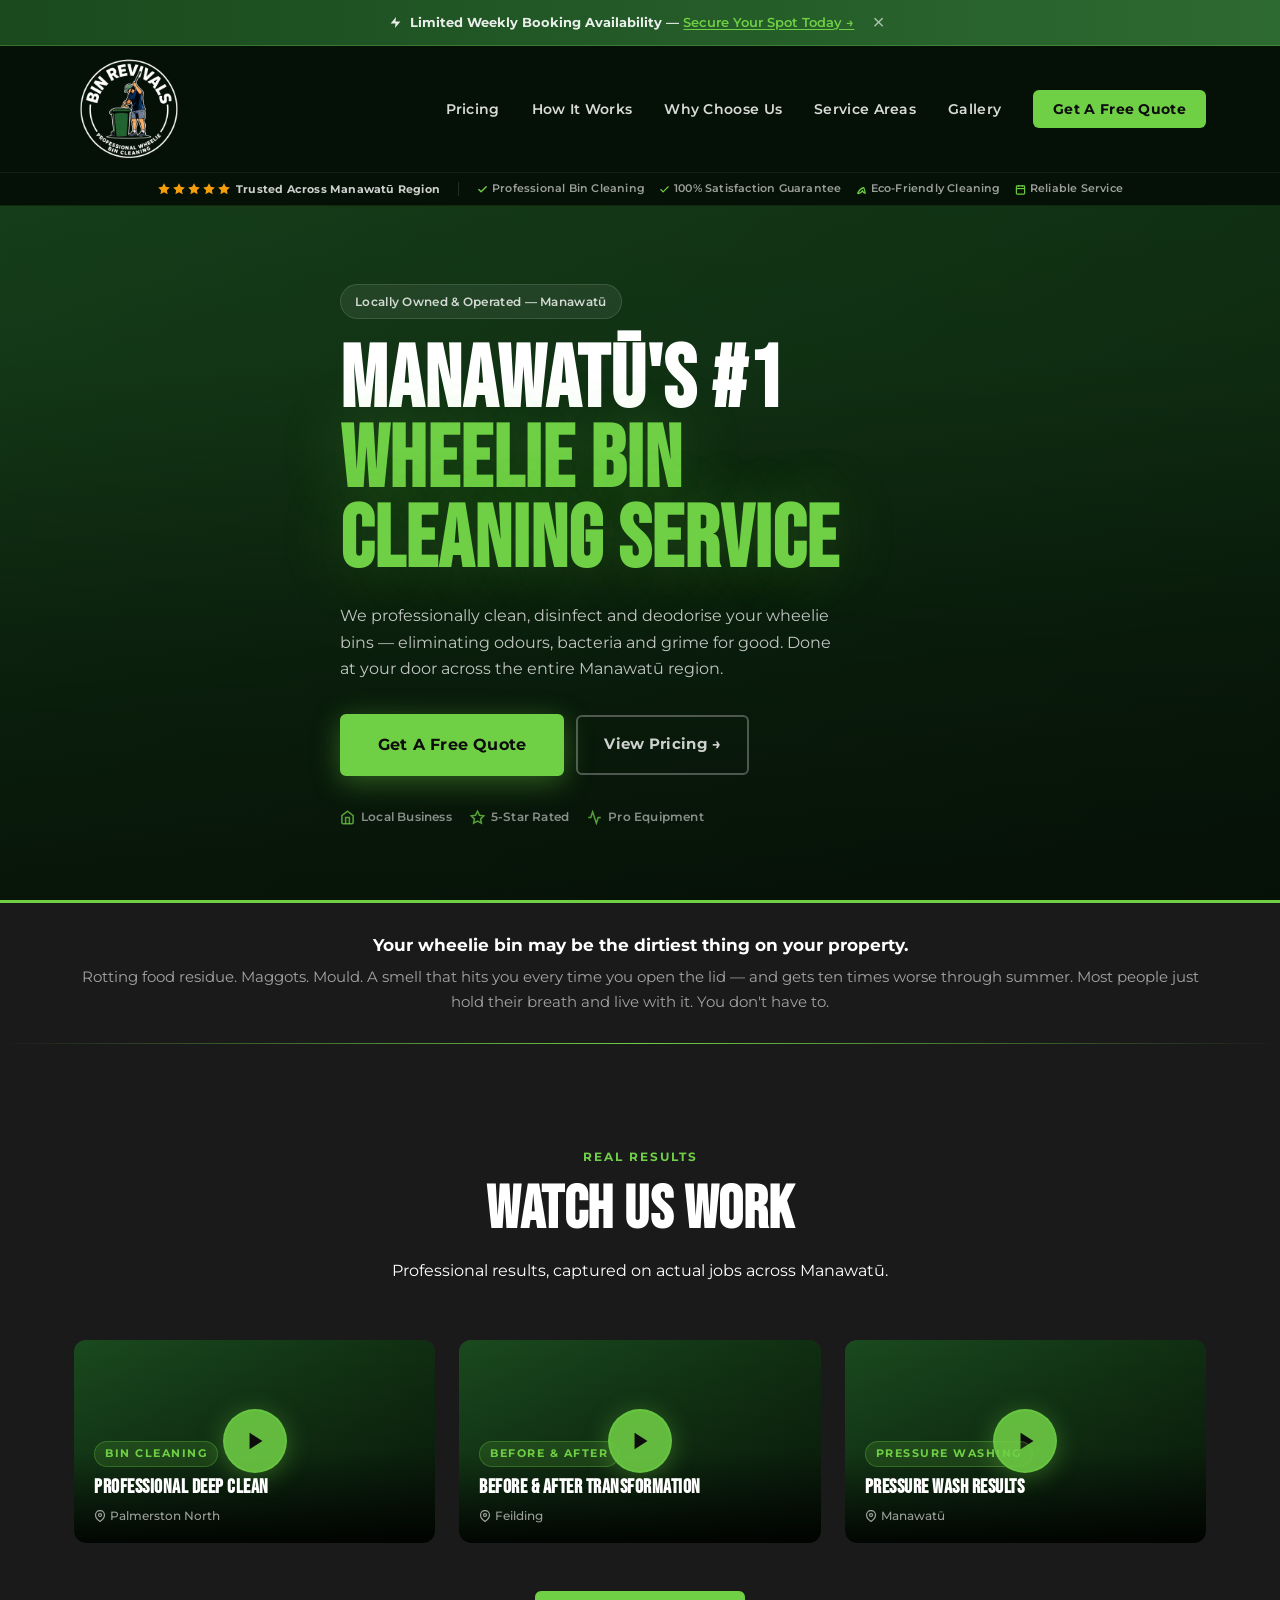
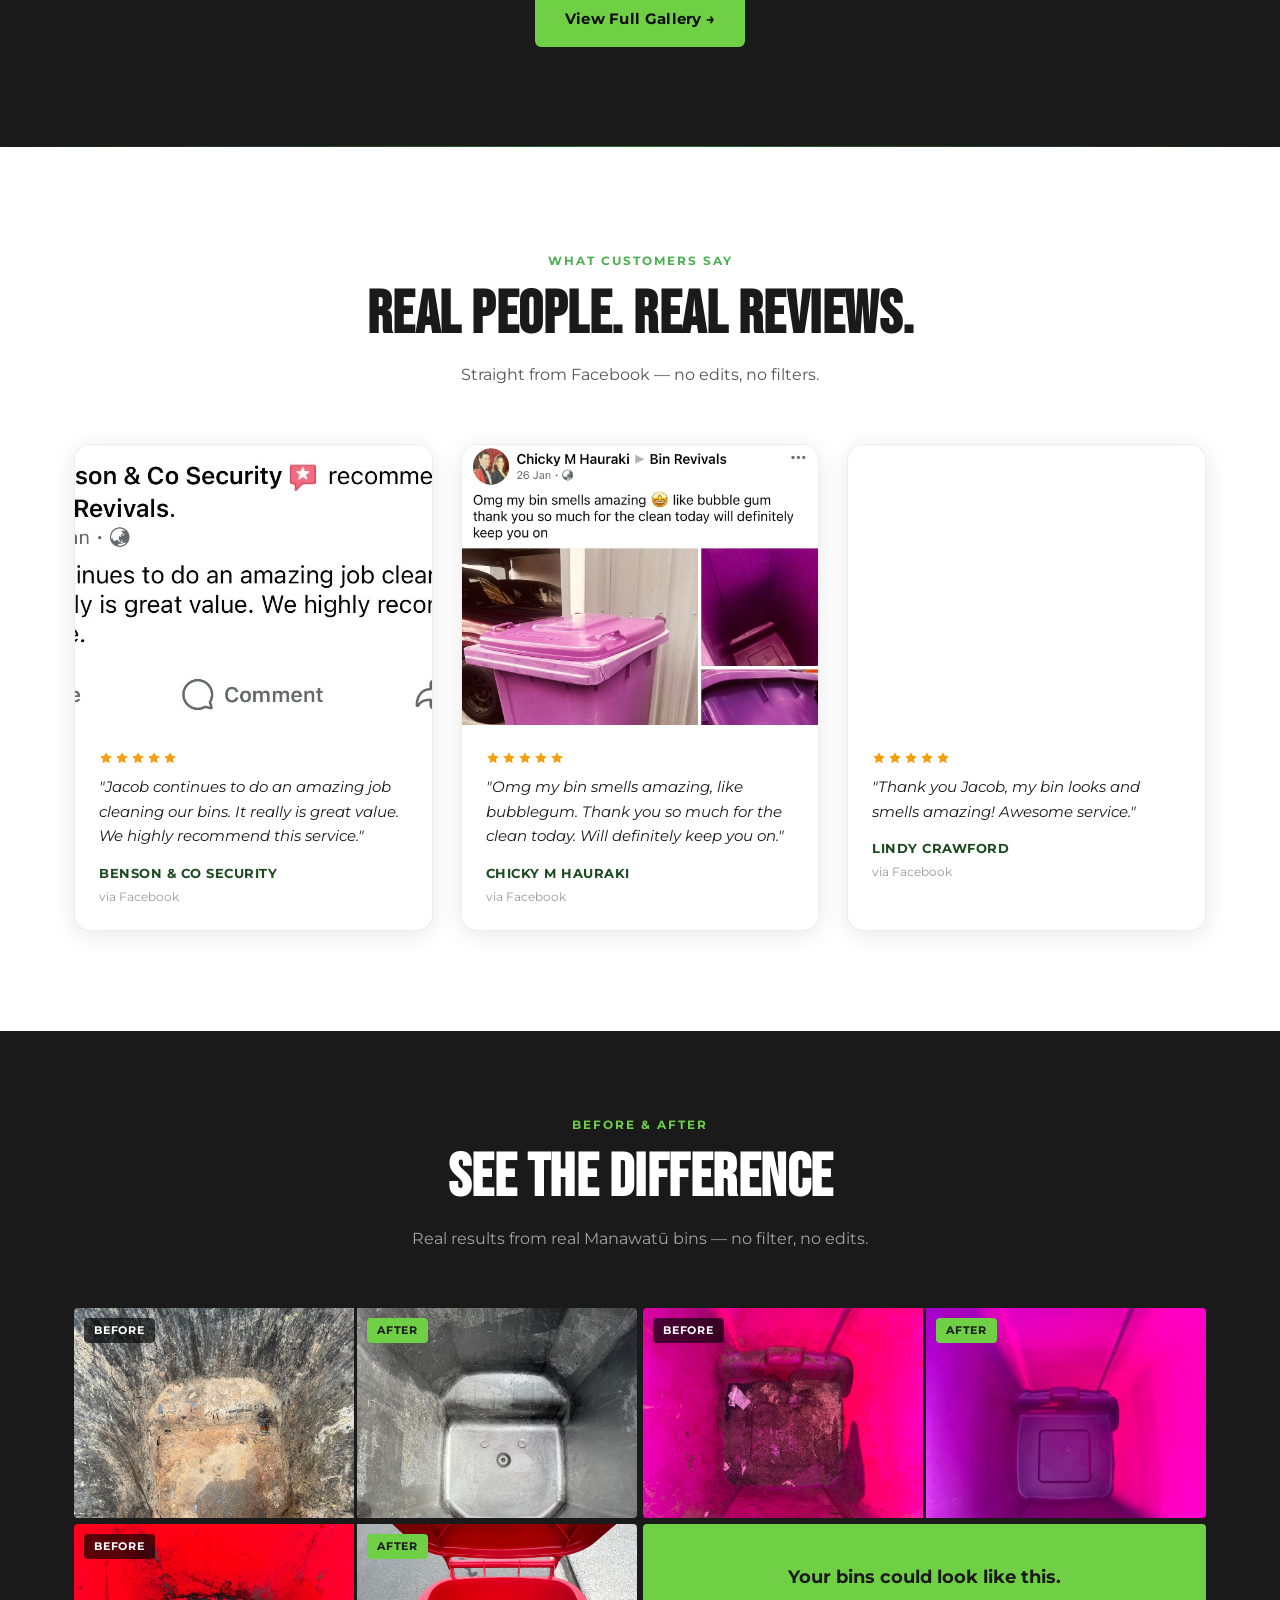
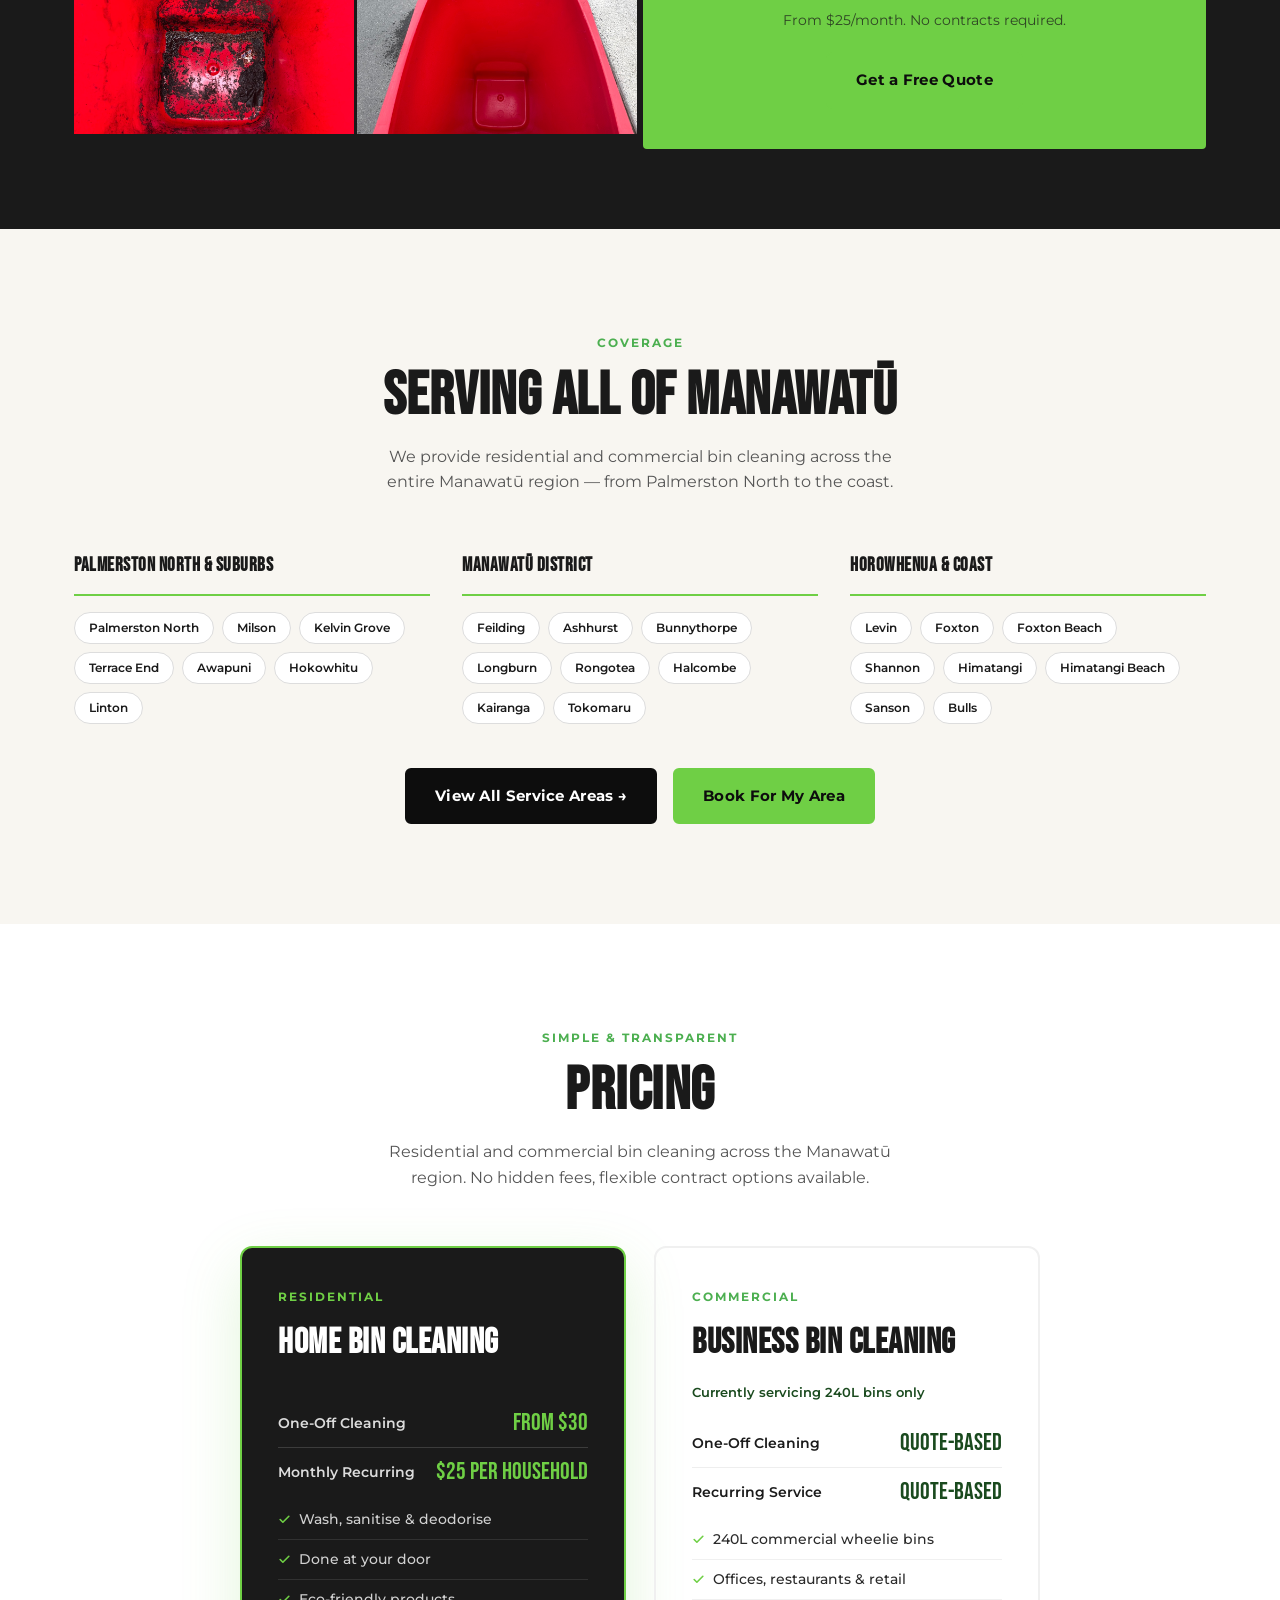
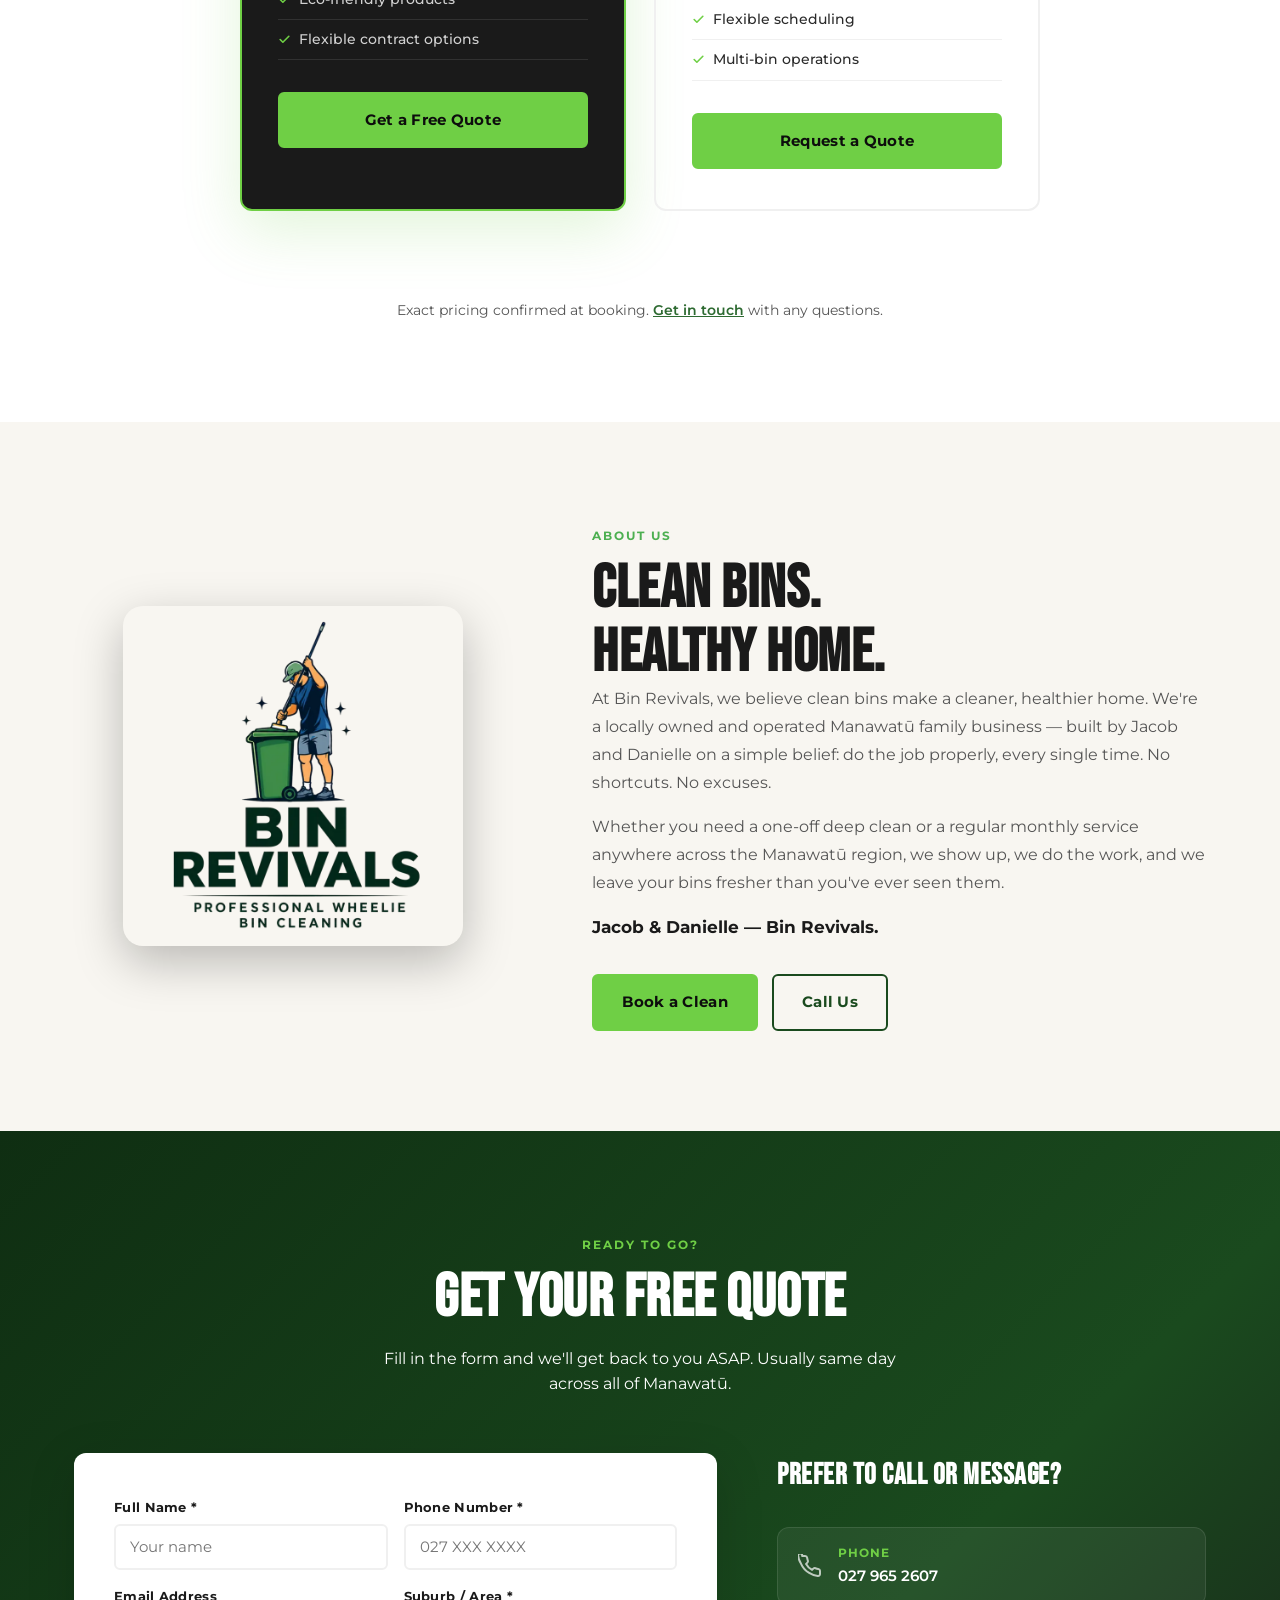
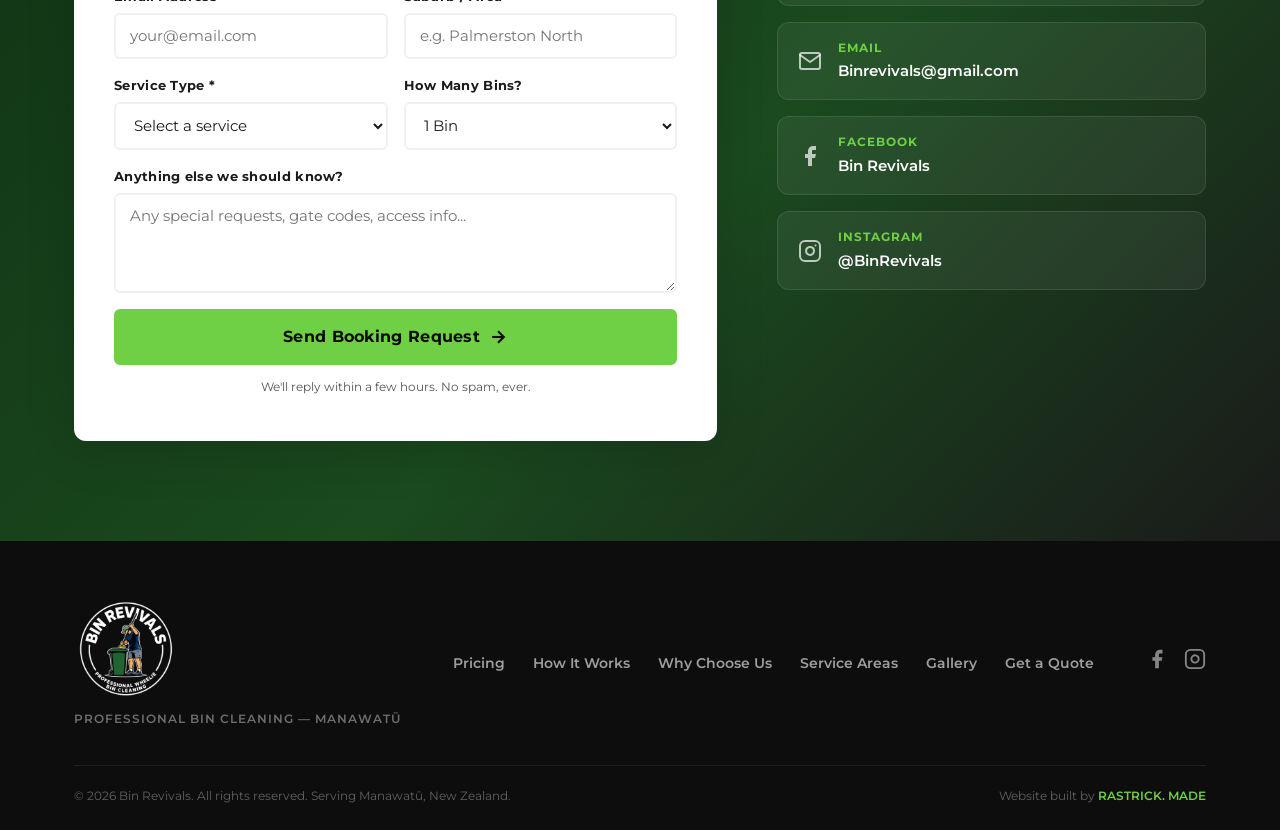
==== bin-revivals/index.html @ 98b862a7 "Add before & after photo gallery — 10 real bin photos from Photos folder - Created web-optimised ver" ====
<!DOCTYPE html>
<html lang="en">
<head>
  <meta charset="UTF-8" />
<!-- Google tag (gtag.js) -->
  <script async src="https://www.googletagmanager.com/gtag/js?id=G-NXTNLJSG7B"></script>
  <script>
    window.dataLayer = window.dataLayer || [];
    function gtag(){dataLayer.push(arguments);}
    gtag('js', new Date());
    gtag('config', 'G-NXTNLJSG7B');
  </script>
  <meta name="viewport" content="width=device-width, initial-scale=1.0" />
  <link rel="canonical" href="https://binrevivals.co.nz/" />
  <meta property="og:type" content="website" />
  <meta property="og:site_name" content="Bin Revivals" />
  <meta property="og:title" content="Bin Revivals | Wheelie Bin Cleaning Palmerston North &amp; Manawatū" />
  <meta property="og:description" content="Professional wheelie bin cleaning from $25. Residential and commercial service across Palmerston North, Feilding, Levin and all of Manawatū." />
  <meta property="og:image" content="https://binrevivals.co.nz/assets/images/og-image.jpg" />
  <meta property="og:image:width" content="3750" />
  <meta property="og:image:height" content="1969" />
  <meta property="og:image:alt" content="Bin Revivals — Professional Wheelie Bin Cleaning across Manawatū, New Zealand. From $25/month." />
  <meta name="description" content="Professional wheelie bin cleaning in Palmerston North and across Manawatū. Bin Revivals removes grime, bacteria and odours from $25. Book your clean today." />
  <title>Bin Revivals | Wheelie Bin Cleaning Palmerston North &amp; Manawatū</title>
  <meta property="og:url" content="https://binrevivals.co.nz/" />
  <meta name="twitter:card" content="summary_large_image" />
  <meta name="twitter:title" content="Bin Revivals | Wheelie Bin Cleaning Palmerston North &amp; Manawatū" />
  <meta name="twitter:description" content="Professional wheelie bin cleaning from $25. Residential and commercial service across Palmerston North, Feilding, Levin and all of Manawatū." />
  <meta name="twitter:image" content="https://binrevivals.co.nz/assets/images/og-image.jpg" />
  <meta name="theme-color" content="#1a4a1e" />
  <link rel="icon" href="assets/images/main-logo-web.png" type="image/png" />
  <link rel="preconnect" href="https://fonts.googleapis.com">
  <link rel="preconnect" href="https://fonts.gstatic.com" crossorigin>
  <link rel="preconnect" href="https://api.web3forms.com">
  <link rel="preload" as="style" href="https://fonts.googleapis.com/css2?family=Bebas+Neue&family=Montserrat:wght@400;500;600;700;800&display=swap" onload="this.onload=null;this.rel='stylesheet'">
  <noscript><link rel="stylesheet" href="https://fonts.googleapis.com/css2?family=Bebas+Neue&family=Montserrat:wght@400;500;600;700;800&display=swap"></noscript>
  <link rel="stylesheet" href="style.css" />
  <!-- Preload LCP image — logo is the largest above-fold element -->
  <link rel="preload" as="image" href="assets/images/main-logo-web.webp" type="image/webp" fetchpriority="high">

  <script type="application/ld+json">
  {
    "@context": "https://schema.org",
    "@graph": [
      {
        "@type": "LocalBusiness",
        "@id": "https://binrevivals.co.nz/#business",
        "name": "Bin Revivals",
        "url": "https://binrevivals.co.nz",
        "logo": "https://binrevivals.co.nz/assets/images/main-logo-web.png",
        "image": "https://binrevivals.co.nz/assets/images/og-image.jpg",
        "description": "Professional wheelie bin cleaning services across the Manawatū region. Bin Revivals removes grime, bacteria and odours from residential and commercial bins using eco-friendly products. Serving Palmerston North, Feilding, Levin and 20+ surrounding towns.",
        "telephone": "+64279652607",
        "email": "binrevivals@gmail.com",
        "founder": {
          "@type": "Person",
          "name": "Jacob Hewetson-Talamaivao"
        },
        "sameAs": [
          "https://www.facebook.com/BinRevivals",
          "https://www.instagram.com/BinRevivals"
        ],
        "address": {
          "@type": "PostalAddress",
          "addressLocality": "Palmerston North",
          "addressRegion": "Manawatū-Whanganui",
          "addressCountry": "NZ"
        },
        "geo": {
          "@type": "GeoCoordinates",
          "latitude": -40.3523,
          "longitude": 175.6082
        },
        "areaServed": [
          "Palmerston North","Feilding","Levin","Foxton","Ashhurst",
          "Bunnythorpe","Longburn","Rongotea","Tokomaru","Shannon",
          "Himatangi","Foxton Beach","Sanson","Bulls","Manawatū Region"
        ],
        "priceRange": "$",
        "currenciesAccepted": "NZD",
        "paymentAccepted": "Cash, Bank Transfer",
        "openingHoursSpecification": [
          {
            "@type": "OpeningHoursSpecification",
            "dayOfWeek": ["Monday","Tuesday","Wednesday","Thursday","Friday","Saturday"],
            "opens": "08:00",
            "closes": "17:00"
          }
        ],
        "hasOfferCatalog": {
          "@type": "OfferCatalog",
          "name": "Bin Cleaning Services",
          "itemListElement": [
            {
              "@type": "Offer",
              "itemOffered": {
                "@type": "Service",
                "name": "One-Off Wheelie Bin Clean",
                "description": "Single professional clean, disinfection and deodorisation of your wheelie bins. Done at your door using eco-friendly products."
              },
              "price": "30",
              "priceCurrency": "NZD"
            },
            {
              "@type": "Offer",
              "itemOffered": {
                "@type": "Service",
                "name": "Monthly Bin Cleaning Service",
                "description": "Regular monthly wheelie bin cleaning service. Set and forget — we come to you every month to keep your bins fresh, sanitised and odour-free."
              },
              "price": "25",
              "priceCurrency": "NZD"
            },
            {
              "@type": "Offer",
              "itemOffered": {
                "@type": "Service",
                "name": "Commercial Bin Cleaning Manawatū",
                "description": "Professional bin cleaning for businesses across the Manawatū region. Currently servicing commercial 240L bins. Regular or one-off service available."
              }
            }
          ]
        },
        "aggregateRating": {
          "@type": "AggregateRating",
          "ratingValue": "5",
          "reviewCount": "3",
          "bestRating": "5",
          "worstRating": "1"
        },
        "review": [
          {
            "@type": "Review",
            "author": {"@type": "Person", "name": "Benson & Co Security"},
            "reviewRating": {"@type": "Rating", "ratingValue": "5"},
            "reviewBody": "Jacob continues to do an amazing job cleaning our bins. It really is great value. We highly recommend this service."
          },
          {
            "@type": "Review",
            "author": {"@type": "Person", "name": "Chicky M Hauraki"},
            "reviewRating": {"@type": "Rating", "ratingValue": "5"},
            "reviewBody": "Omg my bin smells amazing, like bubblegum. Thank you so much for the clean today. Will definitely keep you on."
          },
          {
            "@type": "Review",
            "author": {"@type": "Person", "name": "Lindy Crawford"},
            "reviewRating": {"@type": "Rating", "ratingValue": "5"},
            "reviewBody": "Thank you Jacob, my bin looks and smells amazing! Awesome service."
          }
        ]
      },
      {
        "@type": "WebSite",
        "@id": "https://binrevivals.co.nz/#website",
        "url": "https://binrevivals.co.nz",
        "name": "Bin Revivals",
        "description": "Professional wheelie bin cleaning across the Manawatū region, New Zealand.",
        "publisher": {"@id": "https://binrevivals.co.nz/#business"}
      },
      {
        "@type": "WebPage",
        "@id": "https://binrevivals.co.nz/#webpage",
        "url": "https://binrevivals.co.nz/",
        "name": "Bin Revivals | Wheelie Bin Cleaning Palmerston North & Manawatū",
        "isPartOf": {"@id": "https://binrevivals.co.nz/#website"},
        "about": {"@id": "https://binrevivals.co.nz/#business"},
        "description": "Professional wheelie bin cleaning across Manawatū. Bin Revivals removes grime, bacteria and odours from $25 per month. Serving Palmerston North, Feilding, Levin and 20+ towns."
      },
      {
        "@type": "FAQPage",
        "mainEntity": [
          {
            "@type": "Question",
            "name": "How much does bin cleaning cost in Palmerston North?",
            "acceptedAnswer": {
              "@type": "Answer",
              "text": "Bin Revivals offers professional bin cleaning from $25 per month in Palmerston North and across the Manawatū region. Pricing covers a full wash, disinfection and deodorisation of all household bins at your door."
            }
          },
          {
            "@type": "Question",
            "name": "What areas does Bin Revivals service?",
            "acceptedAnswer": {
              "@type": "Answer",
              "text": "Bin Revivals services Palmerston North, Feilding, Levin, Foxton, Ashhurst, Bunnythorpe, Longburn, Rongotea, Tokomaru, Shannon, Himatangi, Foxton Beach, Sanson, Bulls and surrounding Manawatū towns."
            }
          },
          {
            "@type": "Question",
            "name": "Do I need to be home for the bin clean?",
            "acceptedAnswer": {
              "@type": "Answer",
              "text": "No — you do not need to be home. We clean your bins at the kerb or in your driveway and leave them exactly where we found them. Just make sure they're accessible."
            }
          },
          {
            "@type": "Question",
            "name": "How often should I get my bins cleaned?",
            "acceptedAnswer": {
              "@type": "Answer",
              "text": "We recommend a monthly clean to keep bins fresh, hygienic and odour-free year round. We also offer one-off cleans for a single deep clean or fresh start."
            }
          },
          {
            "@type": "Question",
            "name": "Are the cleaning products safe for kids and pets?",
            "acceptedAnswer": {
              "@type": "Answer",
              "text": "Yes — Bin Revivals uses eco-friendly, environmentally safe cleaning products that are safe for your family, children and pets."
            }
          }
        ]
      }
    ]
  }
  </script>
</head>
<body>

  <!-- STICKY MOBILE CTA -->
  <div class="sticky-mobile-cta" id="stickyMobileCta">
    <a href="#book" class="btn btn--primary">Book A Clean</a>
    <a href="tel:0279652607" class="btn btn--ghost"><svg width="15" height="15" viewBox="0 0 24 24" fill="none" stroke="currentColor" stroke-width="2.5" stroke-linecap="round" stroke-linejoin="round" aria-hidden="true"><path d="M22 16.92v3a2 2 0 01-2.18 2 19.79 19.79 0 01-8.63-3.07A19.5 19.5 0 013.07 9.81a19.79 19.79 0 01-3.07-8.67A2 2 0 014.11 2h3a2 2 0 012 1.72c.127.96.361 1.903.7 2.81a2 2 0 01-.45 2.11L8.09 9.91a16 16 0 006 6l1.27-1.27a2 2 0 012.11-.45c.907.339 1.85.573 2.81.7A2 2 0 0122 16.92z"/></svg> Call Now</a>
  </div>

  <!-- FLOATING QUOTE BUTTON -->
  <a href="#book" class="floating-cta" id="floatingCta" aria-label="Get a free quote">
    <svg width="22" height="22" viewBox="0 0 24 24" fill="none" stroke="currentColor" stroke-width="2.5"><path d="M21 15a2 2 0 01-2 2H7l-4 4V5a2 2 0 012-2h14a2 2 0 012 2z"/></svg>
    <span>Free Quote</span>
  </a>

  <!-- URGENCY BAR -->
  <div class="urgency-bar" id="urgencyBar">
    <div class="urgency-bar__inner">
      <span class="urgency-bar__icon"><svg width="13" height="13" viewBox="0 0 24 24" fill="currentColor" aria-hidden="true"><polygon points="13 2 3 14 12 14 11 22 21 10 12 10 13 2"/></svg></span>
      <p><strong>Limited Weekly Booking Availability</strong> — <a href="#book">Secure Your Spot Today &rarr;</a></p>
    </div>
    <button class="urgency-bar__close" id="urgencyClose" aria-label="Close">&times;</button>
  </div>

  <!-- SITE HEADER: single fixed wrapper — nav + trust bar share one parent -->
  <header class="site-header" id="siteHeader">

    <nav class="nav" id="navbar">
      <div class="nav__inner">
        <a href="index.html" class="nav__logo">
                      <picture>
                      <source srcset="assets/images/main-logo-web.webp" type="image/webp">
                      <img src="assets/images/main-logo-web.png"
                 alt="Bin Revivals logo — Professional Bin Cleaning Manawatū"
                 width="600" height="600"
                 fetchpriority="high"
                 loading="eager"
                 decoding="async" />
                      </picture>
        </a>
        <button class="nav__burger" id="burgerBtn" aria-label="Open menu">
          <span></span><span></span><span></span>
        </button>
        <ul class="nav__links" id="navLinks">
          <li class="nav__links-home"><a href="index.html">Home</a></li>
          <li><a href="pricing.html">Pricing</a></li>
          <li><a href="how-it-works.html">How It Works</a></li>
          <li><a href="why-us.html">Why Choose Us</a></li>
          <li><a href="service-areas.html">Service Areas</a></li>
          <li><a href="gallery.html">Gallery</a></li>
          <li class="nav__links-cta"><a href="#book" class="nav__cta">Get A Free Quote</a></li>
        </ul>
      </div>
    </nav>

    <div class="nav-trust-bar" id="navTrustBar" role="complementary" aria-label="Trust signals">
      <div class="container">
        <div class="nav-trust-bar__inner">
          <div class="nav-trust-bar__rating">
            <span class="nav-trust-bar__stars"><svg width="14" height="14" viewBox="0 0 24 24" fill="#f59e0b" aria-hidden="true"><polygon points="12 2 15.09 8.26 22 9.27 17 14.14 18.18 21.02 12 17.77 5.82 21.02 7 14.14 2 9.27 8.91 8.26 12 2"/></svg><svg width="14" height="14" viewBox="0 0 24 24" fill="#f59e0b" aria-hidden="true"><polygon points="12 2 15.09 8.26 22 9.27 17 14.14 18.18 21.02 12 17.77 5.82 21.02 7 14.14 2 9.27 8.91 8.26 12 2"/></svg><svg width="14" height="14" viewBox="0 0 24 24" fill="#f59e0b" aria-hidden="true"><polygon points="12 2 15.09 8.26 22 9.27 17 14.14 18.18 21.02 12 17.77 5.82 21.02 7 14.14 2 9.27 8.91 8.26 12 2"/></svg><svg width="14" height="14" viewBox="0 0 24 24" fill="#f59e0b" aria-hidden="true"><polygon points="12 2 15.09 8.26 22 9.27 17 14.14 18.18 21.02 12 17.77 5.82 21.02 7 14.14 2 9.27 8.91 8.26 12 2"/></svg><svg width="14" height="14" viewBox="0 0 24 24" fill="#f59e0b" aria-hidden="true"><polygon points="12 2 15.09 8.26 22 9.27 17 14.14 18.18 21.02 12 17.77 5.82 21.02 7 14.14 2 9.27 8.91 8.26 12 2"/></svg></span>
            <span class="nav-trust-bar__region">Trusted Across Manawatū Region</span>
          </div>
          <div class="nav-trust-bar__sep" aria-hidden="true"></div>
          <div class="nav-trust-bar__points">
            <span class="nav-trust-bar__point">
              <svg width="11" height="11" viewBox="0 0 24 24" fill="none" stroke="currentColor" stroke-width="3" stroke-linecap="round" stroke-linejoin="round" aria-hidden="true"><polyline points="20,6 9,17 4,12"/></svg>
              Professional Bin Cleaning
            </span>
            <span class="nav-trust-bar__point">
              <svg width="11" height="11" viewBox="0 0 24 24" fill="none" stroke="currentColor" stroke-width="2.5" stroke-linecap="round" stroke-linejoin="round" aria-hidden="true"><polyline points="20,6 9,17 4,12"/></svg>
              100% Satisfaction Guarantee
            </span>
            <span class="nav-trust-bar__point">
              <svg width="11" height="11" viewBox="0 0 24 24" fill="none" stroke="currentColor" stroke-width="2.5" aria-hidden="true"><path d="M17 8C8 10 5.9 16.17 3.82 19.34A1 1 0 004.6 21C8 20.5 12 19 14 15c2 4 6 5 6 5s-1-8-3-12z"/></svg>
              Eco-Friendly Cleaning
            </span>
            <span class="nav-trust-bar__point">
              <svg width="11" height="11" viewBox="0 0 24 24" fill="none" stroke="currentColor" stroke-width="2.5" aria-hidden="true"><rect x="3" y="4" width="18" height="18" rx="2"/><line x1="16" y1="2" x2="16" y2="6"/><line x1="8" y1="2" x2="8" y2="6"/><line x1="3" y1="10" x2="21" y2="10"/></svg>
              Reliable Service
            </span>
          </div>
        </div>
      </div>
    </div>

  </header><!-- /.site-header -->

  <!-- HERO -->
  <section class="hero" id="home">
    <!-- Hero Before-and-After Playlist (plays each video to completion, then crossfades) -->
    <div class="hero__video-wrap">
      <video class="hero__video hero__video--slot" id="heroVideoA"
             muted playsinline webkit-playsinline preload="none" disablepictureinpicture></video>
      <video class="hero__video hero__video--slot" id="heroVideoB"
             muted playsinline webkit-playsinline preload="none" disablepictureinpicture></video>
      <div class="hero__video-overlay"></div>
    </div>

    <!-- Main content -->
    <div class="hero__body">
      <div class="container">
        <div class="hero__content">
          <div class="hero__eyebrow">
            
            Locally Owned &amp; Operated &mdash; Manawatū
          </div>
          <h1 class="hero__headline">
            Manawatū's #1<br/>
            <span class="hero__headline--accent">Wheelie Bin Cleaning Service</span>
          </h1>
          <p class="hero__sub">We professionally clean, disinfect and deodorise your wheelie bins — eliminating odours, bacteria and grime for good. Done at your door across the entire Manawatū region.</p>
          <div class="hero__actions">
            <a href="#book" class="btn btn--primary btn--lg hero__cta-primary">Get A Free Quote</a>
            <a href="pricing.html" class="btn btn--ghost btn--lg">View Pricing &rarr;</a>
          </div>
          <div class="hero__badges">
            <div class="hero__badge-item">
              <svg width="15" height="15" viewBox="0 0 24 24" fill="none" stroke="currentColor" stroke-width="2.5"><path d="M3 9l9-7 9 7v11a2 2 0 01-2 2H5a2 2 0 01-2-2z"/><polyline points="9,22 9,12 15,12 15,22"/></svg>
              <span>Local Business</span>
            </div>
            <div class="hero__badge-item">
              <svg width="15" height="15" viewBox="0 0 24 24" fill="none" stroke="currentColor" stroke-width="2.5"><polygon points="12 2 15.09 8.26 22 9.27 17 14.14 18.18 21.02 12 17.77 5.82 21.02 7 14.14 2 9.27 8.91 8.26 12 2"/></svg>
              <span>5-Star Rated</span>
            </div>
            <div class="hero__badge-item">
              <svg width="15" height="15" viewBox="0 0 24 24" fill="none" stroke="currentColor" stroke-width="2.5"><polyline points="22,12 18,12 15,21 9,3 6,12 2,12"/></svg>
              <span>Pro Equipment</span>
            </div>
          </div>
        </div>
      </div>
    </div>

  </section><!-- /.hero — hero ends here, fully contained -->

  <!-- PROBLEM STRIP -->
  <section class="problem-strip">
    <div class="container">
      <p class="problem-strip__text">
        <span>Your wheelie bin may be the dirtiest thing on your property.</span>
        Rotting food residue. Maggots. Mould. A smell that hits you every time you open the lid — and gets ten times worse through summer. Most people just hold their breath and live with it. You don't have to.
      </p>
    </div>
  </section>

  <!-- VIDEO SHOWCASE -->
  <section class="video-showcase" id="videos">
    <div class="container">
      <div class="section-header section-header--light">
        <p class="section-label section-label--light">Real Results</p>
        <h2 class="section-title">Watch Us Work</h2>
        <p class="section-sub section-sub--light">Professional results, captured on actual jobs across Manawatū.</p>
      </div>
      <div class="video-grid--homepage">
        <div class="video-card video-card--autoplay"
             data-video-src="Videos/Residential1.mp4"
             data-title="Professional Deep Clean"
             data-category-label="Bin Cleaning">
          <div class="video-card__media">
            <video class="video-card__video" muted loop playsinline preload="none"></video>
            <div class="video-card__gradient"></div>
            <div class="video-card__play-wrap">
              <button class="video-card__play" aria-label="Watch video"><svg viewBox="0 0 24 24"><polygon points="5,3 19,12 5,21"/></svg></button>
            </div>
            <div class="video-card__info">
              <span class="video-card__category">Bin Cleaning</span>
              <h3 class="video-card__title">Professional Deep Clean</h3>
              <div class="video-card__meta">
                <span class="video-card__location"><svg width="12" height="12" viewBox="0 0 24 24" fill="none" stroke="currentColor" stroke-width="2.5" stroke-linecap="round" stroke-linejoin="round" aria-hidden="true"><path d="M21 10c0 7-9 13-9 13s-9-6-9-13a9 9 0 0118 0z"/><circle cx="12" cy="10" r="3"/></svg> Palmerston North</span>
              </div>
            </div>
          </div>
        </div>
        <div class="video-card video-card--autoplay"
             data-video-src="Videos/Residential4.mp4"
             data-title="Before &amp; After Transformation"
             data-category-label="Before &amp; After">
          <div class="video-card__media">
            <video class="video-card__video" muted loop playsinline preload="none"></video>
            <div class="video-card__gradient"></div>
            <div class="video-card__play-wrap">
              <button class="video-card__play" aria-label="Watch video"><svg viewBox="0 0 24 24"><polygon points="5,3 19,12 5,21"/></svg></button>
            </div>
            <div class="video-card__info">
              <span class="video-card__category">Before &amp; After</span>
              <h3 class="video-card__title">Before &amp; After Transformation</h3>
              <div class="video-card__meta">
                <span class="video-card__location"><svg width="12" height="12" viewBox="0 0 24 24" fill="none" stroke="currentColor" stroke-width="2.5" stroke-linecap="round" stroke-linejoin="round" aria-hidden="true"><path d="M21 10c0 7-9 13-9 13s-9-6-9-13a9 9 0 0118 0z"/><circle cx="12" cy="10" r="3"/></svg> Feilding</span>
              </div>
            </div>
          </div>
        </div>
        <div class="video-card video-card--autoplay"
             data-video-src="Videos/Residential2.mp4"
             data-title="Pressure Wash Results"
             data-category-label="Pressure Washing">
          <div class="video-card__media">
            <video class="video-card__video" muted loop playsinline preload="none"></video>
            <div class="video-card__gradient"></div>
            <div class="video-card__play-wrap">
              <button class="video-card__play" aria-label="Watch video"><svg viewBox="0 0 24 24"><polygon points="5,3 19,12 5,21"/></svg></button>
            </div>
            <div class="video-card__info">
              <span class="video-card__category">Pressure Washing</span>
              <h3 class="video-card__title">Pressure Wash Results</h3>
              <div class="video-card__meta">
                <span class="video-card__location"><svg width="12" height="12" viewBox="0 0 24 24" fill="none" stroke="currentColor" stroke-width="2.5" stroke-linecap="round" stroke-linejoin="round" aria-hidden="true"><path d="M21 10c0 7-9 13-9 13s-9-6-9-13a9 9 0 0118 0z"/><circle cx="12" cy="10" r="3"/></svg> Manawatū</span>
              </div>
            </div>
          </div>
        </div>
      </div>
      <div class="video-showcase__cta">
        <a href="gallery.html" class="btn btn--primary">View Full Gallery &rarr;</a>
      </div>
    </div>
  </section>

  <!-- TESTIMONIALS -->
  <section class="testimonials" id="testimonials">
    <div class="container">
      <div class="section-header">
        <p class="section-label">What Customers Say</p>
        <h2 class="section-title">Real People. Real Reviews.</h2>
        <p class="section-sub">Straight from Facebook — no edits, no filters.</p>
      </div>
      <div class="testimonials__grid" id="testimonialsGrid">
        <div class="testimonial-card">
          <img src="Reviews/Review3.jpeg" alt="Benson and Co Security recommends Bin Revivals on Facebook" class="testimonial-card__screenshot" loading="lazy" decoding="async" width="1179" height="514" />
          <div class="testimonial-card__body">
            <div class="testimonial-card__stars"><svg width="14" height="14" viewBox="0 0 24 24" fill="#f59e0b" aria-hidden="true"><polygon points="12 2 15.09 8.26 22 9.27 17 14.14 18.18 21.02 12 17.77 5.82 21.02 7 14.14 2 9.27 8.91 8.26 12 2"/></svg><svg width="14" height="14" viewBox="0 0 24 24" fill="#f59e0b" aria-hidden="true"><polygon points="12 2 15.09 8.26 22 9.27 17 14.14 18.18 21.02 12 17.77 5.82 21.02 7 14.14 2 9.27 8.91 8.26 12 2"/></svg><svg width="14" height="14" viewBox="0 0 24 24" fill="#f59e0b" aria-hidden="true"><polygon points="12 2 15.09 8.26 22 9.27 17 14.14 18.18 21.02 12 17.77 5.82 21.02 7 14.14 2 9.27 8.91 8.26 12 2"/></svg><svg width="14" height="14" viewBox="0 0 24 24" fill="#f59e0b" aria-hidden="true"><polygon points="12 2 15.09 8.26 22 9.27 17 14.14 18.18 21.02 12 17.77 5.82 21.02 7 14.14 2 9.27 8.91 8.26 12 2"/></svg><svg width="14" height="14" viewBox="0 0 24 24" fill="#f59e0b" aria-hidden="true"><polygon points="12 2 15.09 8.26 22 9.27 17 14.14 18.18 21.02 12 17.77 5.82 21.02 7 14.14 2 9.27 8.91 8.26 12 2"/></svg></div>
            <p class="testimonial-card__quote">"Jacob continues to do an amazing job cleaning our bins. It really is great value. We highly recommend this service."</p>
            <p class="testimonial-card__author">Benson &amp; Co Security</p>
            <p class="testimonial-card__source">via Facebook</p>
          </div>
        </div>
        <div class="testimonial-card">
          <img src="Reviews/Review2.jpeg" alt="Chicky M Hauraki reviews Bin Revivals on Facebook" class="testimonial-card__screenshot" loading="lazy" decoding="async" width="1178" height="1747" />
          <div class="testimonial-card__body">
            <div class="testimonial-card__stars"><svg width="14" height="14" viewBox="0 0 24 24" fill="#f59e0b" aria-hidden="true"><polygon points="12 2 15.09 8.26 22 9.27 17 14.14 18.18 21.02 12 17.77 5.82 21.02 7 14.14 2 9.27 8.91 8.26 12 2"/></svg><svg width="14" height="14" viewBox="0 0 24 24" fill="#f59e0b" aria-hidden="true"><polygon points="12 2 15.09 8.26 22 9.27 17 14.14 18.18 21.02 12 17.77 5.82 21.02 7 14.14 2 9.27 8.91 8.26 12 2"/></svg><svg width="14" height="14" viewBox="0 0 24 24" fill="#f59e0b" aria-hidden="true"><polygon points="12 2 15.09 8.26 22 9.27 17 14.14 18.18 21.02 12 17.77 5.82 21.02 7 14.14 2 9.27 8.91 8.26 12 2"/></svg><svg width="14" height="14" viewBox="0 0 24 24" fill="#f59e0b" aria-hidden="true"><polygon points="12 2 15.09 8.26 22 9.27 17 14.14 18.18 21.02 12 17.77 5.82 21.02 7 14.14 2 9.27 8.91 8.26 12 2"/></svg><svg width="14" height="14" viewBox="0 0 24 24" fill="#f59e0b" aria-hidden="true"><polygon points="12 2 15.09 8.26 22 9.27 17 14.14 18.18 21.02 12 17.77 5.82 21.02 7 14.14 2 9.27 8.91 8.26 12 2"/></svg></div>
            <p class="testimonial-card__quote">"Omg my bin smells amazing, like bubblegum. Thank you so much for the clean today. Will definitely keep you on."</p>
            <p class="testimonial-card__author">Chicky M Hauraki</p>
            <p class="testimonial-card__source">via Facebook</p>
          </div>
        </div>
        <div class="testimonial-card">
          <img src="Reviews/Review1.jpeg" alt="Lindy Crawford reviews Bin Revivals on Facebook" class="testimonial-card__screenshot" loading="lazy" decoding="async" width="1178" height="1881" />
          <div class="testimonial-card__body">
            <div class="testimonial-card__stars"><svg width="14" height="14" viewBox="0 0 24 24" fill="#f59e0b" aria-hidden="true"><polygon points="12 2 15.09 8.26 22 9.27 17 14.14 18.18 21.02 12 17.77 5.82 21.02 7 14.14 2 9.27 8.91 8.26 12 2"/></svg><svg width="14" height="14" viewBox="0 0 24 24" fill="#f59e0b" aria-hidden="true"><polygon points="12 2 15.09 8.26 22 9.27 17 14.14 18.18 21.02 12 17.77 5.82 21.02 7 14.14 2 9.27 8.91 8.26 12 2"/></svg><svg width="14" height="14" viewBox="0 0 24 24" fill="#f59e0b" aria-hidden="true"><polygon points="12 2 15.09 8.26 22 9.27 17 14.14 18.18 21.02 12 17.77 5.82 21.02 7 14.14 2 9.27 8.91 8.26 12 2"/></svg><svg width="14" height="14" viewBox="0 0 24 24" fill="#f59e0b" aria-hidden="true"><polygon points="12 2 15.09 8.26 22 9.27 17 14.14 18.18 21.02 12 17.77 5.82 21.02 7 14.14 2 9.27 8.91 8.26 12 2"/></svg><svg width="14" height="14" viewBox="0 0 24 24" fill="#f59e0b" aria-hidden="true"><polygon points="12 2 15.09 8.26 22 9.27 17 14.14 18.18 21.02 12 17.77 5.82 21.02 7 14.14 2 9.27 8.91 8.26 12 2"/></svg></div>
            <p class="testimonial-card__quote">"Thank you Jacob, my bin looks and smells amazing! Awesome service."</p>
            <p class="testimonial-card__author">Lindy Crawford</p>
            <p class="testimonial-card__source">via Facebook</p>
          </div>
        </div>
      </div>
      <div class="testimonials__dots" role="tablist" aria-label="Reviews navigation">
        <button class="testimonials__dot active" aria-label="Review 1" data-index="0"></button>
        <button class="testimonials__dot" aria-label="Review 2" data-index="1"></button>
        <button class="testimonials__dot" aria-label="Review 3" data-index="2"></button>
      </div>
    </div>
  </section>

  <!-- BEFORE & AFTER PHOTOS -->
  <section class="photo-gallery">
    <div class="container">
      <div class="section-header">
        <p class="section-label">Before &amp; After</p>
        <h2 class="section-title">See the Difference</h2>
        <p class="section-sub">Real results from real Manawatū bins — no filter, no edits.</p>
      </div>
      <div class="ba-grid">
        <div class="ba-pair">
          <div class="ba-item">
            <img src="Photos/web/1.jpeg" alt="Dirty grey bin interior before cleaning" loading="lazy" decoding="async" />
            <span class="ba-badge ba-badge--before">Before</span>
          </div>
          <div class="ba-item">
            <img src="Photos/web/11.jpeg" alt="Clean grey bin interior after professional cleaning" loading="lazy" decoding="async" />
            <span class="ba-badge ba-badge--after">After</span>
          </div>
        </div>
        <div class="ba-pair">
          <div class="ba-item">
            <img src="Photos/web/3.jpeg" alt="Dirty pink bin interior before cleaning" loading="lazy" decoding="async" />
            <span class="ba-badge ba-badge--before">Before</span>
          </div>
          <div class="ba-item">
            <img src="Photos/web/33.jpeg" alt="Clean pink bin interior after professional cleaning" loading="lazy" decoding="async" />
            <span class="ba-badge ba-badge--after">After</span>
          </div>
        </div>
        <div class="ba-pair">
          <div class="ba-item">
            <img src="Photos/web/4.jpeg" alt="Dirty red bin interior before cleaning" loading="lazy" decoding="async" />
            <span class="ba-badge ba-badge--before">Before</span>
          </div>
          <div class="ba-item">
            <img src="Photos/web/44.jpeg" alt="Clean red bin interior after professional cleaning" loading="lazy" decoding="async" />
            <span class="ba-badge ba-badge--after">After</span>
          </div>
        </div>
        <div class="ba-pair" style="align-content:center;background:var(--green-lime);border-radius:4px;overflow:hidden;">
          <div style="grid-column:1/-1;display:flex;flex-direction:column;align-items:center;justify-content:center;gap:20px;padding:40px 32px;text-align:center;">
            <p style="font-size:1.15rem;font-weight:700;color:var(--off-black);line-height:1.4;">Your bins could look like this.</p>
            <p style="font-size:0.9rem;color:var(--off-black);opacity:0.75;">From $25/month. No contracts required.</p>
            <a href="#book" class="btn btn--primary">Get a Free Quote</a>
          </div>
        </div>
      </div>
    </div>
  </section>

  <!-- SERVICE AREAS PREVIEW -->
  <section class="service-areas-preview" id="service-areas">
    <div class="container">
      <div class="section-header">
        <p class="section-label">Coverage</p>
        <h2 class="section-title">Serving All of Manawatū</h2>
        <p class="section-sub">We provide residential and commercial bin cleaning across the entire Manawatū region — from Palmerston North to the coast.</p>
      </div>
      <div class="sa-regions">
        <div class="sa-region">
          <h3 class="sa-region__title">Palmerston North &amp; Suburbs</h3>
          <div class="sa-chips">
            <span class="sa-chip">Palmerston North</span>
            <span class="sa-chip">Milson</span>
            <span class="sa-chip">Kelvin Grove</span>
            <span class="sa-chip">Terrace End</span>
            <span class="sa-chip">Awapuni</span>
            <span class="sa-chip">Hokowhitu</span>
            <span class="sa-chip">Linton</span>
          </div>
        </div>
        <div class="sa-region">
          <h3 class="sa-region__title">Manawatū District</h3>
          <div class="sa-chips">
            <span class="sa-chip">Feilding</span>
            <span class="sa-chip">Ashhurst</span>
            <span class="sa-chip">Bunnythorpe</span>
            <span class="sa-chip">Longburn</span>
            <span class="sa-chip">Rongotea</span>
            <span class="sa-chip">Halcombe</span>
            <span class="sa-chip">Kairanga</span>
            <span class="sa-chip">Tokomaru</span>
          </div>
        </div>
        <div class="sa-region">
          <h3 class="sa-region__title">Horowhenua &amp; Coast</h3>
          <div class="sa-chips">
            <span class="sa-chip">Levin</span>
            <span class="sa-chip">Foxton</span>
            <span class="sa-chip">Foxton Beach</span>
            <span class="sa-chip">Shannon</span>
            <span class="sa-chip">Himatangi</span>
            <span class="sa-chip">Himatangi Beach</span>
            <span class="sa-chip">Sanson</span>
            <span class="sa-chip">Bulls</span>
          </div>
        </div>
      </div>
      <div class="sa-cta">
        <a href="service-areas.html" class="btn btn--dark">View All Service Areas &rarr;</a>
        <a href="#book" class="btn btn--primary">Book For My Area</a>
      </div>
    </div>
  </section>

  <!-- PRICING -->
  <section class="pricing" id="pricing">
    <div class="container">
      <div class="section-header">
        <p class="section-label">Simple &amp; Transparent</p>
        <h2 class="section-title">Pricing</h2>
        <p class="section-sub">Residential and commercial bin cleaning across the Manawatū region. No hidden fees, flexible contract options available.</p>
      </div>
      <div class="pricing__cards">
        <!-- Residential -->
        <div class="pricing__card pricing__card--featured">
          <div class="pricing__tag">Residential</div>
          <h3 class="pricing__name">Home Bin Cleaning</h3>
          <div style="padding:16px 0 4px;">
            <div style="display:flex;justify-content:space-between;align-items:center;padding:12px 0;border-bottom:1px solid rgba(255,255,255,0.15);">
              <span style="font-size:0.88rem;font-weight:600;color:rgba(255,255,255,0.85);">One-Off Cleaning</span>
              <span style="font-family:var(--font-display);font-size:1.5rem;color:var(--green-lime);line-height:1;">From $30</span>
            </div>
            <div style="display:flex;justify-content:space-between;align-items:center;padding:12px 0;">
              <span style="font-size:0.88rem;font-weight:600;color:rgba(255,255,255,0.85);">Monthly Recurring</span>
              <span style="font-family:var(--font-display);font-size:1.5rem;color:var(--green-lime);line-height:1;">$25 Per Household</span>
            </div>
          </div>
          <ul class="pricing__features">
            <li><svg width="13" height="13" viewBox="0 0 24 24" fill="none" stroke="currentColor" stroke-width="3" stroke-linecap="round" stroke-linejoin="round" aria-hidden="true"><polyline points="20 6 9 17 4 12"/></svg> Wash, sanitise &amp; deodorise</li>
            <li><svg width="13" height="13" viewBox="0 0 24 24" fill="none" stroke="currentColor" stroke-width="3" stroke-linecap="round" stroke-linejoin="round" aria-hidden="true"><polyline points="20 6 9 17 4 12"/></svg> Done at your door</li>
            <li><svg width="13" height="13" viewBox="0 0 24 24" fill="none" stroke="currentColor" stroke-width="3" stroke-linecap="round" stroke-linejoin="round" aria-hidden="true"><polyline points="20 6 9 17 4 12"/></svg> Eco-friendly products</li>
            <li><svg width="13" height="13" viewBox="0 0 24 24" fill="none" stroke="currentColor" stroke-width="3" stroke-linecap="round" stroke-linejoin="round" aria-hidden="true"><polyline points="20 6 9 17 4 12"/></svg> Flexible contract options</li>
          </ul>
          <a href="#book" class="btn btn--primary btn--full">Get a Free Quote</a>
        </div>
        <!-- Commercial -->
        <div class="pricing__card">
          <div class="pricing__tag">Commercial</div>
          <h3 class="pricing__name">Business Bin Cleaning</h3>
          <p style="font-size:0.8rem;color:var(--green-dark);font-weight:600;margin:8px 0 0;padding:0;">Currently servicing 240L bins only</p>
          <div style="padding:16px 0 4px;">
            <div style="display:flex;justify-content:space-between;align-items:center;padding:12px 0;border-bottom:1px solid #eee;">
              <span style="font-size:0.88rem;font-weight:600;color:var(--off-black);">One-Off Cleaning</span>
              <span style="font-family:var(--font-display);font-size:1.5rem;color:var(--green-dark);line-height:1;">Quote-based</span>
            </div>
            <div style="display:flex;justify-content:space-between;align-items:center;padding:12px 0;">
              <span style="font-size:0.88rem;font-weight:600;color:var(--off-black);">Recurring Service</span>
              <span style="font-family:var(--font-display);font-size:1.5rem;color:var(--green-dark);line-height:1;">Quote-based</span>
            </div>
          </div>
          <ul class="pricing__features">
            <li><svg width="13" height="13" viewBox="0 0 24 24" fill="none" stroke="currentColor" stroke-width="3" stroke-linecap="round" stroke-linejoin="round" aria-hidden="true"><polyline points="20 6 9 17 4 12"/></svg> 240L commercial wheelie bins</li>
            <li><svg width="13" height="13" viewBox="0 0 24 24" fill="none" stroke="currentColor" stroke-width="3" stroke-linecap="round" stroke-linejoin="round" aria-hidden="true"><polyline points="20 6 9 17 4 12"/></svg> Offices, restaurants &amp; retail</li>
            <li><svg width="13" height="13" viewBox="0 0 24 24" fill="none" stroke="currentColor" stroke-width="3" stroke-linecap="round" stroke-linejoin="round" aria-hidden="true"><polyline points="20 6 9 17 4 12"/></svg> Flexible scheduling</li>
            <li><svg width="13" height="13" viewBox="0 0 24 24" fill="none" stroke="currentColor" stroke-width="3" stroke-linecap="round" stroke-linejoin="round" aria-hidden="true"><polyline points="20 6 9 17 4 12"/></svg> Multi-bin operations</li>
          </ul>
          <a href="#book" class="btn btn--primary btn--full">Request a Quote</a>
        </div>
      </div>
      <div style="text-align:center;margin-top:32px;display:flex;gap:16px;justify-content:center;flex-wrap:wrap;">
        <a href="pricing.html" class="btn btn--ghost">View Full Pricing &rarr;</a>
      </div>
      <p class="pricing__note">Exact pricing confirmed at booking. <a href="#book">Get in touch</a> with any questions.</p>
    </div>
  </section>

  <!-- ABOUT -->
  <section class="about" id="about">
    <div class="container">
      <div class="about__inner">
        <div class="about__badge-wrap">
          <picture>
            <source srcset="assets/images/about-badge-web.webp" type="image/webp">
            <img src="assets/images/about-badge-web.png"
                 alt="Bin Revivals locally owned bin cleaning business Manawatū"
                 class="about__badge-img"
                 width="800" height="800"
                 loading="lazy"
                 decoding="async" />
          </picture>
        </div>
        <div class="about__content">
          <p class="section-label">About Us</p>
          <h2 class="section-title">Clean Bins.<br/>Healthy Home.</h2>
          <p class="about__text">At Bin Revivals, we believe clean bins make a cleaner, healthier home. We're a locally owned and operated Manawatū family business — built by Jacob and Danielle on a simple belief: do the job properly, every single time. No shortcuts. No excuses.</p>
          <p class="about__text">Whether you need a one-off deep clean or a regular monthly service anywhere across the Manawatū region, we show up, we do the work, and we leave your bins fresher than you've ever seen them.</p>
          <p class="about__text about__text--bold">Jacob &amp; Danielle — Bin Revivals.</p>
          <div class="about__actions">
            <a href="#book" class="btn btn--primary">Book a Clean</a>
            <a href="tel:0279652607" class="btn btn--outline">Call Us</a>
          </div>
        </div>
      </div>
    </div>
  </section>

  <!-- BOOK / CONTACT -->
  <section class="book" id="book">
    <div class="container">
      <div class="section-header section-header--light">
        <p class="section-label section-label--light">Ready to Go?</p>
        <h2 class="section-title">Get Your Free Quote</h2>
        <p class="section-sub section-sub--light">Fill in the form and we'll get back to you ASAP. Usually same day across all of Manawatū.</p>
      </div>
      <div class="book__inner">
        <form class="book__form" action="https://api.web3forms.com/submit" method="POST">
          <input type="hidden" name="access_key" value="bf41c8f6-fb09-497e-9388-0d639dc3b36e" />
          <input type="hidden" name="subject" value="New Quote Request — Bin Revivals" />
          <input type="hidden" name="redirect" value="https://binrevivals.co.nz/thank-you.html" />
          <div class="form__row">
            <div class="form__group">
              <label for="name">Full Name *</label>
              <input type="text" id="name" name="name" placeholder="Your name" autocomplete="name" required />
            </div>
            <div class="form__group">
              <label for="phone">Phone Number *</label>
              <input type="tel" id="phone" name="phone" placeholder="027 XXX XXXX" autocomplete="tel" inputmode="tel" required />
            </div>
          </div>
          <div class="form__row">
            <div class="form__group">
              <label for="email">Email Address</label>
              <input type="email" id="email" name="email" placeholder="your@email.com" autocomplete="email" inputmode="email" />
            </div>
            <div class="form__group">
              <label for="suburb">Suburb / Area *</label>
              <input type="text" id="suburb" name="suburb" placeholder="e.g. Palmerston North" autocomplete="address-level2" required />
            </div>
          </div>
          <div class="form__row">
            <div class="form__group">
              <label for="service">Service Type *</label>
              <select id="service" name="service" required>
                <option value="" disabled selected>Select a service</option>
                <option value="one-off">One-Off Clean</option>
                <option value="monthly">Monthly Clean</option>
                <option value="commercial">Commercial / Business</option>
                <option value="unsure">Not Sure — Help Me Decide</option>
              </select>
            </div>
            <div class="form__group">
              <label for="bins">How Many Bins?</label>
              <select id="bins" name="bins">
                <option value="1">1 Bin</option>
                <option value="2">2 Bins</option>
                <option value="3">3 Bins</option>
                <option value="4+">4+ Bins</option>
              </select>
            </div>
          </div>
          <div class="form__group form__group--full">
            <label for="message">Anything else we should know?</label>
            <textarea id="message" name="message" placeholder="Any special requests, gate codes, access info..." rows="4"></textarea>
          </div>
          <button type="submit" class="btn btn--primary btn--full btn--submit">
            <span>Send Booking Request</span>
            <svg width="20" height="20" viewBox="0 0 24 24" fill="none" stroke="currentColor" stroke-width="2.5"><line x1="5" y1="12" x2="19" y2="12"/><polyline points="12 5 19 12 12 19"/></svg>
          </button>
          <p class="form__note">We'll reply within a few hours. No spam, ever.</p>
        </form>
        <div class="book__contact">
          <h3 class="book__contact-title">Prefer to call or message?</h3>
          <div class="contact-items">
            <a href="tel:0279652607" class="contact-item">
              <div class="contact-item__icon"><svg width="24" height="24" viewBox="0 0 24 24" fill="none" stroke="currentColor" stroke-width="2" stroke-linecap="round" stroke-linejoin="round" aria-hidden="true"><path d="M22 16.92v3a2 2 0 01-2.18 2 19.79 19.79 0 01-8.63-3.07A19.5 19.5 0 013.07 9.81a19.79 19.79 0 01-3.07-8.67A2 2 0 014.11 2h3a2 2 0 012 1.72c.127.96.361 1.903.7 2.81a2 2 0 01-.45 2.11L8.09 9.91a16 16 0 006 6l1.27-1.27a2 2 0 012.11-.45c.907.339 1.85.573 2.81.7A2 2 0 0122 16.92z"/></svg></div>
              <div><p class="contact-item__label">Phone</p><p class="contact-item__value">027 965 2607</p></div>
            </a>
            <a href="mailto:binrevivals@gmail.com" class="contact-item">
              <div class="contact-item__icon"><svg width="24" height="24" viewBox="0 0 24 24" fill="none" stroke="currentColor" stroke-width="2" stroke-linecap="round" stroke-linejoin="round" aria-hidden="true"><path d="M4 4h16c1.1 0 2 .9 2 2v12c0 1.1-.9 2-2 2H4c-1.1 0-2-.9-2-2V6c0-1.1.9-2 2-2z"/><polyline points="22,6 12,13 2,6"/></svg></div>
              <div><p class="contact-item__label">Email</p><p class="contact-item__value">Binrevivals@gmail.com</p></div>
            </a>
            <a href="https://facebook.com/BinRevivals" target="_blank" rel="noopener" class="contact-item">
              <div class="contact-item__icon"><svg width="24" height="24" viewBox="0 0 24 24" fill="currentColor" aria-hidden="true"><path d="M18 2h-3a5 5 0 00-5 5v3H7v4h3v8h4v-8h3l1-4h-4V7a1 1 0 011-1h3z"/></svg></div>
              <div><p class="contact-item__label">Facebook</p><p class="contact-item__value">Bin Revivals</p></div>
            </a>
            <a href="https://instagram.com/BinRevivals" target="_blank" rel="noopener" class="contact-item">
              <div class="contact-item__icon"><svg width="24" height="24" viewBox="0 0 24 24" fill="none" stroke="currentColor" stroke-width="2" stroke-linecap="round" stroke-linejoin="round" aria-hidden="true"><rect x="2" y="2" width="20" height="20" rx="5"/><path d="M16 11.37A4 4 0 1112.63 8 4 4 0 0116 11.37z"/><line x1="17.5" y1="6.5" x2="17.51" y2="6.5"/></svg></div>
              <div><p class="contact-item__label">Instagram</p><p class="contact-item__value">@BinRevivals</p></div>
            </a>
          </div>
        </div>
      </div>
    </div>
  </section>

  <!-- FOOTER -->
  <footer class="footer">
    <div class="container">
      <div class="footer__inner">
        <div class="footer__brand">
                      <picture>
                      <source srcset="assets/images/main-logo-web.webp" type="image/webp">
                      <img src="assets/images/main-logo-web.png"
                 alt="Bin Revivals — Wheelie Bin Cleaning Palmerston North"
                 class="footer__logo"
                 width="600" height="600"
                 loading="lazy"
                 decoding="async" />
                      </picture>
          <p class="footer__tagline">Professional Bin Cleaning — Manawatū</p>
        </div>
        <div class="footer__links">
          <a href="pricing.html">Pricing</a>
          <a href="how-it-works.html">How It Works</a>
          <a href="why-us.html">Why Choose Us</a>
          <a href="service-areas.html">Service Areas</a>
          <a href="gallery.html">Gallery</a>
          <a href="index.html#book">Get a Quote</a>
        </div>
        <div class="footer__social">
          <a href="https://facebook.com/BinRevivals" target="_blank" rel="noopener" aria-label="Facebook">
            <svg width="22" height="22" viewBox="0 0 24 24" fill="currentColor"><path d="M18 2h-3a5 5 0 00-5 5v3H7v4h3v8h4v-8h3l1-4h-4V7a1 1 0 011-1h3z"/></svg>
          </a>
          <a href="https://instagram.com/BinRevivals" target="_blank" rel="noopener" aria-label="Instagram">
            <svg width="22" height="22" viewBox="0 0 24 24" fill="none" stroke="currentColor" stroke-width="2"><rect x="2" y="2" width="20" height="20" rx="5" ry="5"/><path d="M16 11.37A4 4 0 1112.63 8 4 4 0 0116 11.37z"/><line x1="17.5" y1="6.5" x2="17.51" y2="6.5"/></svg>
          </a>
        </div>
      </div>
      <div class="footer__bottom">
        <p>&copy; 2026 Bin Revivals. All rights reserved. Serving Manawatū, New Zealand.</p>
        <p class="footer__credit">Website built by <a href="https://www.rastrick.com.au" target="_blank" rel="noopener">RASTRICK. MADE</a></p>
      </div>
    </div>
  </footer>

  <!-- LIGHTBOX -->
  <div class="lightbox" id="lightbox" hidden role="dialog" aria-modal="true" aria-label="Video player">
    <div class="lightbox__backdrop" id="lightboxBackdrop"></div>
    <div class="lightbox__inner">
      <button class="lightbox__close" id="lightboxClose" aria-label="Close video">&times;</button>
      <video class="lightbox__video" id="lightboxVideo" controls playsinline></video>
      <div class="lightbox__caption">
        <span class="lightbox__title" id="lightboxTitle"></span>
        <span class="lightbox__category" id="lightboxCategory"></span>
      </div>
    </div>
  </div>

  <script src="script.js" defer></script>
</body>
</html>
---- bin-revivals/style.css ----
/* =========================================
   BIN REVIVALS — STYLESHEET
   Built by RASTRICK. MADE
   ========================================= */

/* --- RESET & BASE --- */
*, *::before, *::after { box-sizing: border-box; margin: 0; padding: 0; }

:root {
  --green-dark:   #1a4a1e;
  --green-mid:    #2d6a31;
  --green-bright: #4caf50;
  --green-lime:   #6fcf45;
  --black:        #0d0d0d;
  --off-black:    #1a1a1a;
  --grey-dark:    #2a2a2a;
  --grey-mid:     #555;
  --grey-light:   #f0f0f0;
  --white:        #ffffff;
  --cream:        #f8f6f1;

  --font-display: 'Bebas Neue', sans-serif;
  --font-body:    'Montserrat', sans-serif;

  --radius:    12px;
  --radius-sm: 6px;
  --shadow:    0 4px 24px rgba(0,0,0,0.08);
  --shadow-lg: 0 12px 48px rgba(0,0,0,0.15);

  --transition: 0.25s ease;
}

html { scroll-behavior: smooth; }

body {
  font-family: var(--font-body);
  background: var(--white);
  color: var(--off-black);
  line-height: 1.6;
  overflow-x: hidden;
}

img { max-width: 100%; display: block; }
a { text-decoration: none; color: inherit; }
ul { list-style: none; }

.container {
  max-width: 1180px;
  margin: 0 auto;
  padding: 0 24px;
}

/* --- BUTTONS --- */
.btn {
  display: inline-flex;
  align-items: center;
  justify-content: center;
  gap: 8px;
  padding: 14px 28px;
  border-radius: var(--radius-sm);
  font-family: var(--font-body);
  font-weight: 700;
  font-size: 0.95rem;
  letter-spacing: 0.3px;
  cursor: pointer;
  border: 2px solid transparent;
  transition: all var(--transition);
}

.btn--primary {
  background: var(--green-lime);
  color: var(--black);
  border-color: var(--green-lime);
}
.btn--primary:hover {
  background: #5dbd38;
  border-color: #5dbd38;
  transform: translateY(-2px);
  box-shadow: 0 6px 20px rgba(111,207,69,0.35);
}

.btn--ghost {
  background: transparent;
  color: var(--white);
  border-color: rgba(255,255,255,0.4);
}
.btn--ghost:hover {
  background: rgba(255,255,255,0.1);
  border-color: var(--white);
}

.btn--dark {
  background: var(--black);
  color: var(--white);
  border-color: var(--black);
}
.btn--dark:hover {
  background: var(--grey-dark);
  transform: translateY(-2px);
}

.btn--outline {
  background: transparent;
  color: var(--green-dark);
  border-color: var(--green-dark);
}
.btn--outline:hover {
  background: var(--green-dark);
  color: var(--white);
}

.btn--full { width: 100%; }
.btn--submit { font-size: 1rem; padding: 16px 28px; }

/* --- SECTION SHARED --- */
.section-label {
  display: inline-block;
  font-size: 0.75rem;
  font-weight: 700;
  letter-spacing: 2px;
  text-transform: uppercase;
  color: var(--green-bright);
  margin-bottom: 12px;
}
.section-label--light { color: var(--green-lime); }

.section-header { text-align: center; margin-bottom: 56px; }
.section-header--light .section-title,
.section-header--light .section-sub { color: var(--white); }

.section-title {
  font-family: var(--font-display);
  font-size: clamp(2.2rem, 5vw, 3.5rem);
  line-height: 1.05;
  color: var(--off-black);
  letter-spacing: 0.5px;
}

.section-sub {
  margin-top: 16px;
  font-size: 1rem;
  color: var(--grey-mid);
  max-width: 520px;
  margin-left: auto;
  margin-right: auto;
}
.section-sub--light { color: rgba(255,255,255,0.7); }

/* =========================================
   NAV
   ========================================= */
.nav {
  position: fixed;
  top: 0; left: 0; right: 0;
  z-index: 100;
  padding: 16px 0;
  background: var(--black);
  transition: background var(--transition), box-shadow var(--transition);
}
.nav.scrolled {
  background: var(--off-black);
  box-shadow: 0 2px 20px rgba(0,0,0,0.4);
  padding: 10px 0;
}

.nav__inner {
  max-width: 1180px;
  margin: 0 auto;
  padding: 0 24px;
  display: flex;
  align-items: center;
  justify-content: space-between;
}

.nav__logo {
  flex-shrink: 0;  /* prevent nav squishing the logo */
}

.nav__logo img {
  height: 110px;
  width: auto;
  max-width: 300px;
  object-fit: contain;
  image-rendering: -webkit-optimize-contrast;
  image-rendering: crisp-edges;
  display: block;
}

.nav__links {
  display: flex;
  align-items: center;
  gap: 32px;
}

.nav__links a {
  font-size: 0.88rem;
  font-weight: 600;
  color: rgba(255,255,255,0.85);
  letter-spacing: 0.3px;
  transition: color var(--transition);
}
.nav__links a:hover { color: var(--green-lime); }

.nav__cta {
  background: var(--green-lime) !important;
  color: var(--black) !important;
  padding: 10px 20px;
  border-radius: var(--radius-sm);
  font-weight: 700 !important;
}
.nav__cta:hover {
  background: #5dbd38 !important;
  color: var(--black) !important;
}

.nav__links-home { display: none; } /* mobile-only menu item, shown via media query */

.nav__burger {
  display: none;
  flex-direction: column;
  gap: 5px;
  background: none;
  border: none;
  cursor: pointer;
  padding: 4px;
}
.nav__burger span {
  display: block;
  width: 26px;
  height: 2px;
  background: var(--white);
  border-radius: 2px;
  transition: all var(--transition);
}
.nav__burger.open span:nth-child(1) { transform: translateY(7px) rotate(45deg); }
.nav__burger.open span:nth-child(2) { opacity: 0; }
.nav__burger.open span:nth-child(3) { transform: translateY(-7px) rotate(-45deg); }

/* =========================================
   HERO
   ========================================= */
.hero {
  min-height: 100vh;
  background: linear-gradient(135deg, var(--green-dark) 0%, #0f2e12 50%, var(--black) 100%);
  position: relative;
  display: flex;
  align-items: center;
  overflow: hidden;
  padding: 120px 24px 80px;
}

.hero__bg-pattern {
  position: absolute;
  inset: 0;
  background-image:
    radial-gradient(circle at 20% 50%, rgba(111,207,69,0.06) 0%, transparent 50%),
    radial-gradient(circle at 80% 20%, rgba(45,106,49,0.15) 0%, transparent 40%);
  pointer-events: none;
}

.hero__inner {
  max-width: 1180px;
  margin: 0 auto;
  width: 100%;
  display: grid;
  grid-template-columns: 1fr 1fr;
  align-items: center;
  gap: 60px;
}

.hero__badge {
  display: inline-flex;
  align-items: center;
  gap: 8px;
  background: rgba(255,255,255,0.08);
  border: 1px solid rgba(255,255,255,0.15);
  color: rgba(255,255,255,0.85);
  font-size: 0.8rem;
  font-weight: 600;
  letter-spacing: 0.5px;
  padding: 8px 16px;
  border-radius: 50px;
  margin-bottom: 24px;
}

.hero__headline {
  font-family: var(--font-display);
  font-size: clamp(3.5rem, 7vw, 6rem);
  line-height: 0.95;
  color: var(--white);
  letter-spacing: 1px;
  margin-bottom: 24px;
}

.hero__headline--accent {
  color: var(--green-lime);
  display: block;
}

.hero__sub {
  font-size: 1.05rem;
  color: rgba(255,255,255,0.75);
  max-width: 460px;
  margin-bottom: 36px;
  line-height: 1.7;
}

.hero__actions {
  display: flex;
  gap: 14px;
  flex-wrap: wrap;
  margin-bottom: 32px;
}

.hero__trust {
  display: flex;
  flex-wrap: wrap;
  gap: 10px;
}

.trust-pill {
  font-size: 0.78rem;
  font-weight: 600;
  color: rgba(255,255,255,0.7);
  background: rgba(255,255,255,0.06);
  border: 1px solid rgba(255,255,255,0.12);
  padding: 6px 14px;
  border-radius: 50px;
}

.hero__visual {
  display: flex;
  justify-content: center;
  align-items: center;
}

.hero__logo-wrap {
  position: relative;
  width: 100%;
  max-width: 420px;
}

.hero__logo-img {
  width: 100%;
  animation: floatLogo 4s ease-in-out infinite;
  filter: drop-shadow(0 20px 60px rgba(111,207,69,0.25));
}

@keyframes floatLogo {
  0%, 100% { transform: translateY(0px); }
  50% { transform: translateY(-12px); }
}

.hero__scroll-hint {
  position: absolute;
  bottom: 32px;
  left: 50%;
  transform: translateX(-50%);
  display: flex;
  flex-direction: column;
  align-items: center;
  gap: 8px;
  color: rgba(255,255,255,0.4);
  font-size: 0.7rem;
  font-weight: 600;
  letter-spacing: 1.5px;
  text-transform: uppercase;
}

.scroll-arrow {
  width: 1px;
  height: 40px;
  background: linear-gradient(to bottom, rgba(255,255,255,0.4), transparent);
  animation: scrollPulse 2s ease-in-out infinite;
}

@keyframes scrollPulse {
  0%, 100% { opacity: 0.4; }
  50% { opacity: 1; }
}

/* =========================================
   PROBLEM STRIP
   ========================================= */
.problem-strip {
  background: var(--off-black);
  padding: 28px 0;
  border-top: 3px solid var(--green-lime);
}

.problem-strip__text {
  text-align: center;
  color: rgba(255,255,255,0.6);
  font-size: 0.95rem;
  line-height: 1.7;
}

.problem-strip__text span {
  color: var(--white);
  font-weight: 700;
  display: block;
  font-size: 1.05rem;
  margin-bottom: 4px;
}

/* =========================================
   HOW IT WORKS
   ========================================= */
.how-it-works {
  padding: 100px 0;
  background: var(--cream);
}

.steps {
  display: flex;
  align-items: flex-start;
  gap: 0;
}

.step {
  flex: 1;
  text-align: center;
  padding: 40px 32px;
  background: var(--white);
  border-radius: var(--radius);
  box-shadow: var(--shadow);
  position: relative;
  transition: transform var(--transition), box-shadow var(--transition);
}

.step:hover {
  transform: translateY(-6px);
  box-shadow: var(--shadow-lg);
}

.step__number {
  font-family: var(--font-display);
  font-size: 5rem;
  color: rgba(111,207,69,0.12);
  line-height: 1;
  position: absolute;
  top: 12px;
  left: 20px;
  pointer-events: none;
  user-select: none;
}

.step__icon {
  color: var(--green-lime);
  line-height: 0;
  margin-bottom: 16px;
}

.step__title {
  font-family: var(--font-display);
  font-size: 1.6rem;
  color: var(--off-black);
  margin-bottom: 12px;
  letter-spacing: 0.5px;
}

.step__desc {
  font-size: 0.92rem;
  color: var(--grey-mid);
  line-height: 1.7;
}

.step__connector {
  width: 60px;
  flex-shrink: 0;
  height: 2px;
  background: linear-gradient(to right, var(--green-bright), var(--green-lime));
  align-self: center;
  position: relative;
}
.step__connector::after {
  content: '▶';
  position: absolute;
  right: -8px;
  top: 50%;
  transform: translateY(-50%);
  color: var(--green-lime);
  font-size: 0.8rem;
}

/* =========================================
   WHY US
   ========================================= */
.why-us {
  padding: 100px 0;
  background: linear-gradient(135deg, var(--green-dark) 0%, #0f2e12 100%);
}

.features {
  display: grid;
  grid-template-columns: repeat(3, 1fr);
  gap: 24px;
}

.feature {
  background: rgba(255,255,255,0.05);
  border: 1px solid rgba(255,255,255,0.1);
  border-radius: var(--radius);
  padding: 36px 28px;
  transition: background var(--transition), transform var(--transition);
}

.feature:hover {
  background: rgba(255,255,255,0.09);
  transform: translateY(-4px);
}

.feature__icon { color: var(--green-lime); line-height: 0; margin-bottom: 16px; }

.feature__title {
  font-family: var(--font-display);
  font-size: 1.4rem;
  color: var(--white);
  letter-spacing: 0.5px;
  margin-bottom: 10px;
}

.feature__desc {
  font-size: 0.9rem;
  color: rgba(255,255,255,0.65);
  line-height: 1.7;
}

/* =========================================
   PRICING
   ========================================= */
.pricing {
  padding: 100px 0;
  background: var(--white);
}

.pricing__cards {
  display: grid;
  grid-template-columns: 1fr 1fr;
  gap: 28px;
  max-width: 800px;
  margin: 0 auto 28px;
}

.pricing__card {
  border: 2px solid var(--grey-light);
  border-radius: var(--radius);
  padding: 40px 36px;
  position: relative;
  transition: transform var(--transition), box-shadow var(--transition);
}

.pricing__card:hover {
  transform: translateY(-4px);
  box-shadow: var(--shadow-lg);
}

.pricing__card--featured {
  border-color: var(--green-lime);
  background: var(--off-black);
  color: var(--white);
}

.pricing__badge {
  position: absolute;
  top: -14px;
  left: 50%;
  transform: translateX(-50%);
  background: var(--green-lime);
  color: var(--black);
  font-size: 0.75rem;
  font-weight: 800;
  letter-spacing: 1px;
  text-transform: uppercase;
  padding: 5px 16px;
  border-radius: 50px;
  white-space: nowrap;
}

.pricing__tag {
  font-size: 0.72rem;
  font-weight: 700;
  letter-spacing: 2px;
  text-transform: uppercase;
  color: var(--green-bright);
  margin-bottom: 8px;
}

.pricing__card--featured .pricing__tag { color: var(--green-lime); }

.pricing__name {
  font-family: var(--font-display);
  font-size: 2.2rem;
  letter-spacing: 0.5px;
  margin-bottom: 12px;
}

.pricing__card--featured .pricing__name { color: var(--white); }

.pricing__desc {
  font-size: 0.9rem;
  color: var(--grey-mid);
  margin-bottom: 24px;
  line-height: 1.6;
}

.pricing__card--featured .pricing__desc { color: rgba(255,255,255,0.6); }

.pricing__features {
  margin-bottom: 32px;
}

.pricing__features li {
  display: flex;
  align-items: center;
  gap: 8px;
  font-size: 0.9rem;
  color: var(--grey-dark);
  padding: 8px 0;
  border-bottom: 1px solid var(--grey-light);
  font-weight: 500;
}
.pricing__features li svg { flex-shrink: 0; color: var(--green-lime); }

.pricing__card--featured .pricing__features li {
  color: rgba(255,255,255,0.8);
  border-color: rgba(255,255,255,0.1);
}

.pricing__note {
  text-align: center;
  font-size: 0.9rem;
  color: var(--grey-mid);
}

.pricing__note a {
  color: var(--green-mid);
  font-weight: 600;
  text-decoration: underline;
}

/* =========================================
   ABOUT
   ========================================= */
.about {
  padding: 100px 0;
  background: var(--cream);
}

.about__inner {
  display: grid;
  grid-template-columns: 1fr 1.4fr;
  gap: 80px;
  align-items: center;
}

.about__badge-wrap {
  display: flex;
  justify-content: center;
}

.about__badge-img {
  width: 100%;
  max-width: 340px;
  height: auto;        /* maintain natural square aspect ratio */
  object-fit: contain;
  border-radius: 20px;
  animation: floatLogo 5s ease-in-out infinite;
  box-shadow: 0 16px 48px rgba(0,0,0,0.25);
}
.about__badge-wrap picture { display: block; line-height: 0; }

.about__text {
  font-size: 1rem;
  color: var(--grey-mid);
  line-height: 1.75;
  margin-bottom: 16px;
}

.about__text--bold {
  font-weight: 700;
  color: var(--off-black);
  font-size: 1.05rem;
}

.about__actions {
  display: flex;
  gap: 14px;
  flex-wrap: wrap;
  margin-top: 32px;
}

/* =========================================
   BOOK / CONTACT
   ========================================= */
.book {
  padding: 100px 0;
  background: linear-gradient(135deg, #0f2e12 0%, var(--green-dark) 60%, #1a1a1a 100%);
}

.book__inner {
  display: grid;
  grid-template-columns: 1.5fr 1fr;
  gap: 60px;
  align-items: start;
}

.book__form {
  background: var(--white);
  border-radius: var(--radius);
  padding: 44px 40px;
  box-shadow: var(--shadow-lg);
}

.form__row {
  display: grid;
  grid-template-columns: 1fr 1fr;
  gap: 16px;
  margin-bottom: 16px;
}

.form__group {
  display: flex;
  flex-direction: column;
  gap: 6px;
}

.form__group--full { margin-bottom: 16px; }

.form__group label {
  font-size: 0.82rem;
  font-weight: 700;
  color: var(--off-black);
  letter-spacing: 0.3px;
}

.form__group input,
.form__group select,
.form__group textarea {
  padding: 12px 14px;
  border: 2px solid var(--grey-light);
  border-radius: var(--radius-sm);
  font-family: var(--font-body);
  font-size: 0.92rem;
  color: var(--off-black);
  background: var(--white);
  transition: border-color var(--transition);
  outline: none;
}

.form__group input:focus,
.form__group select:focus,
.form__group textarea:focus {
  border-color: var(--green-bright);
}

.form__group textarea { resize: vertical; }

.form__note {
  text-align: center;
  font-size: 0.78rem;
  color: var(--grey-mid);
  margin-top: 12px;
}

.book__contact { color: var(--white); }

.book__contact-title {
  font-family: var(--font-display);
  font-size: 1.8rem;
  color: var(--white);
  letter-spacing: 0.5px;
  margin-bottom: 28px;
}

.contact-items {
  display: flex;
  flex-direction: column;
  gap: 16px;
}

.contact-item {
  display: flex;
  align-items: center;
  gap: 16px;
  background: rgba(255,255,255,0.06);
  border: 1px solid rgba(255,255,255,0.1);
  border-radius: var(--radius);
  padding: 16px 20px;
  transition: background var(--transition), transform var(--transition);
}

.contact-item:hover {
  background: rgba(255,255,255,0.1);
  transform: translateX(4px);
}

.contact-item__icon { color: rgba(255,255,255,0.7); line-height: 0; }

.contact-item__label {
  font-size: 0.72rem;
  font-weight: 700;
  letter-spacing: 1px;
  text-transform: uppercase;
  color: var(--green-lime);
  margin-bottom: 2px;
}

.contact-item__value {
  font-size: 0.95rem;
  font-weight: 600;
  color: var(--white);
}

/* =========================================
   FOOTER
   ========================================= */
.footer {
  background: var(--black);
  padding: 56px 0 24px;
}

.footer__inner {
  display: flex;
  align-items: center;
  justify-content: space-between;
  flex-wrap: wrap;
  gap: 28px;
  padding-bottom: 36px;
  border-bottom: 1px solid rgba(255,255,255,0.08);
}

.footer__logo {
  height: 104px;          /* prominent in footer */
  width: auto;
  max-width: 320px;
  object-fit: contain;
  image-rendering: -webkit-optimize-contrast;
  image-rendering: crisp-edges;
  display: block;
}

.footer__tagline {
  font-size: 0.78rem;
  color: rgba(255,255,255,0.4);
  font-weight: 600;
  letter-spacing: 1px;
  text-transform: uppercase;
  margin-top: 8px;
}

.footer__links {
  display: flex;
  gap: 28px;
  flex-wrap: wrap;
}

.footer__links a {
  font-size: 0.88rem;
  font-weight: 600;
  color: rgba(255,255,255,0.6);
  transition: color var(--transition);
}
.footer__links a:hover { color: var(--green-lime); }

.footer__social {
  display: flex;
  gap: 16px;
}

.footer__social a {
  color: rgba(255,255,255,0.5);
  transition: color var(--transition);
}
.footer__social a:hover { color: var(--green-lime); }

.footer__bottom {
  display: flex;
  justify-content: space-between;
  flex-wrap: wrap;
  gap: 8px;
  padding-top: 20px;
}

.footer__bottom p {
  font-size: 0.78rem;
  color: rgba(255,255,255,0.35);
}

.footer__credit a {
  color: var(--green-lime);
  font-weight: 600;
}
.footer__credit a:hover { text-decoration: underline; }

/* =========================================
   ANIMATIONS — SCROLL REVEAL
   ========================================= */
.reveal {
  opacity: 0;
  transform: translateY(28px);
  transition: opacity 0.6s ease, transform 0.6s ease;
}
.reveal.visible {
  opacity: 1;
  transform: translateY(0);
}
.reveal-delay-1 { transition-delay: 0.1s; }
.reveal-delay-2 { transition-delay: 0.2s; }
.reveal-delay-3 { transition-delay: 0.3s; }
.reveal-delay-4 { transition-delay: 0.4s; }

/* =========================================
   RESPONSIVE
   ========================================= */
@media (max-width: 900px) {
  .hero__inner { grid-template-columns: 1fr; gap: 40px; text-align: center; }
  .hero__sub { margin: 0 auto 36px; }
  .hero__actions { justify-content: center; }
  .hero__trust { justify-content: center; }
  .hero__visual { order: -1; }
  .hero__logo-wrap { max-width: 280px; margin: 0 auto; }

  .steps { flex-direction: column; align-items: stretch; }
  .step__connector { width: 2px; height: 32px; align-self: center; }
  .step__connector::after { content: '▼'; right: auto; top: auto; left: 50%; bottom: -10px; transform: translateX(-50%); }

  .features { grid-template-columns: repeat(2, 1fr); }
  .pricing__cards { grid-template-columns: 1fr; max-width: 420px; }
  .about__inner { grid-template-columns: 1fr; gap: 40px; }
  .about__badge-img { max-width: 240px; }
  .book__inner { grid-template-columns: 1fr; }
  .book__form { padding: 32px 24px; }
  .footer__inner { flex-direction: column; align-items: flex-start; }
}

@media (max-width: 640px) {
  /* ── Mobile header: show burger ── */
  .nav__burger { display: flex; }

  /* ── Mobile menu: full-width dropdown below header ── */
  .nav__links {
    display: none;
    flex-direction: column;
    position: absolute;
    top: 100%;
    left: 0;
    right: 0;
    width: 100%;
    background: rgba(6, 16, 7, 0.99);
    padding: 0;
    gap: 0;
    z-index: 200;
    box-shadow: 0 12px 48px rgba(0,0,0,0.55);
    border-top: 1px solid rgba(111, 207, 69, 0.18);
  }
  .nav__links.open { display: flex; }

  /* Hide "Home" on desktop, show on mobile */
  .nav__links-home { display: list-item; }

  /* Menu items */
  .nav__links li {
    border-bottom: 1px solid rgba(255,255,255,0.07);
    width: 100%;
  }
  .nav__links li:last-child { border-bottom: none; }
  .nav__links a {
    display: block;
    padding: 17px 24px;
    font-size: 1rem;
    font-weight: 600;
    color: rgba(255,255,255,0.88);
    letter-spacing: 0.2px;
  }
  .nav__links a:hover,
  .nav__links a:active {
    color: var(--green-lime);
    background: rgba(255,255,255,0.04);
  }

  /* CTA row inside menu */
  .nav__links-cta {
    padding: 18px 24px 24px;
    border-bottom: none !important;
  }
  .nav__links-cta .nav__cta {
    display: block !important;
    width: 100% !important;
    text-align: center !important;
    padding: 15px 24px !important;
    border-radius: 8px !important;
    font-size: 1rem !important;
  }

  .form__row { grid-template-columns: 1fr; }
  .features { grid-template-columns: 1fr; }
  .hero__actions { flex-direction: column; align-items: stretch; }
  .hero__actions .btn { text-align: center; justify-content: center; }
  .about__actions { flex-direction: column; }
}

/* =========================================
   VIDEO SHOWCASE — HOMEPAGE
   ========================================= */
.video-showcase {
  padding: 100px 0;
  background: var(--off-black);
  position: relative;
  overflow: hidden;
}

.video-showcase::before {
  content: '';
  position: absolute;
  top: 0; left: 0; right: 0;
  height: 1px;
  background: linear-gradient(90deg, transparent, var(--green-lime), transparent);
}

.video-showcase::after {
  content: '';
  position: absolute;
  bottom: 0; left: 0; right: 0;
  height: 1px;
  background: linear-gradient(90deg, transparent, var(--green-mid), transparent);
}

.video-grid--homepage {
  display: grid;
  grid-template-columns: repeat(3, 1fr);
  gap: 24px;
  margin-bottom: 48px;
}

/* ── VIDEO CARD ─────────────────────── */
.video-card {
  border-radius: var(--radius);
  overflow: hidden;
  position: relative;
  background: var(--grey-dark);
  transition: transform 0.3s ease, box-shadow 0.3s ease;
}

.video-card:hover {
  transform: translateY(-8px);
  box-shadow: 0 24px 60px rgba(0,0,0,0.5);
}

.video-card__media {
  position: relative;
  aspect-ratio: 16 / 9;
  background: linear-gradient(135deg, var(--green-dark) 0%, #0a1e0b 100%);
  overflow: hidden;
}

.video-card__video {
  position: absolute;
  inset: 0;
  width: 100%;
  height: 100%;
  object-fit: cover;
  display: block;
}

.video-card__gradient {
  position: absolute;
  inset: 0;
  background: linear-gradient(to top, rgba(0,0,0,0.9) 0%, rgba(0,0,0,0.15) 45%, rgba(0,0,0,0) 100%);
  z-index: 1;
  pointer-events: none;
}

.video-card__play-wrap {
  position: absolute;
  inset: 0;
  display: flex;
  align-items: center;
  justify-content: center;
  z-index: 2;
}

.video-card__play {
  width: 64px;
  height: 64px;
  border-radius: 50%;
  background: rgba(111,207,69,0.88);
  border: 2px solid rgba(111,207,69,0.5);
  cursor: pointer;
  display: flex;
  align-items: center;
  justify-content: center;
  transition: transform 0.25s ease, background 0.25s ease, box-shadow 0.25s ease;
  box-shadow: 0 4px 24px rgba(111,207,69,0.35);
  backdrop-filter: blur(4px);
  -webkit-backdrop-filter: blur(4px);
}

.video-card:hover .video-card__play,
.video-card__play:hover {
  transform: scale(1.12);
  background: var(--green-lime);
  box-shadow: 0 8px 32px rgba(111,207,69,0.55);
}

.video-card__play svg {
  width: 22px;
  height: 22px;
  fill: var(--black);
  margin-left: 3px;
  display: block;
}

.video-card__info {
  position: absolute;
  bottom: 0;
  left: 0;
  right: 0;
  padding: 18px 20px;
  z-index: 3;
}

.video-card__category {
  display: inline-block;
  font-size: 0.68rem;
  font-weight: 700;
  letter-spacing: 1.5px;
  text-transform: uppercase;
  color: var(--green-lime);
  background: rgba(111,207,69,0.14);
  border: 1px solid rgba(111,207,69,0.3);
  padding: 3px 10px;
  border-radius: 50px;
  margin-bottom: 8px;
}

.video-card__title {
  font-family: var(--font-display);
  font-size: 1.25rem;
  color: var(--white);
  letter-spacing: 0.5px;
  margin-bottom: 8px;
  line-height: 1.2;
}

.video-card__meta {
  display: flex;
  gap: 14px;
  align-items: center;
}

.video-card__location,
.video-card__views {
  display: inline-flex;
  align-items: center;
  gap: 4px;
  font-size: 0.72rem;
  color: rgba(255,255,255,0.6);
  font-weight: 500;
}

.video-showcase__cta {
  text-align: center;
}

/* =========================================
   REVIEW STRIP
   ========================================= */
/* =========================================
   BEFORE & AFTER PHOTO GALLERY
   ========================================= */
.photo-gallery {
  padding: 80px 0;
  background: var(--off-black);
}

.photo-gallery .section-label {
  color: var(--green-lime);
}

.photo-gallery .section-title {
  color: var(--white);
}

.photo-gallery .section-sub {
  color: rgba(255,255,255,0.6);
}

.ba-grid {
  display: grid;
  grid-template-columns: repeat(2, 1fr);
  gap: 6px;
  margin-top: 48px;
}

.ba-pair {
  display: grid;
  grid-template-columns: 1fr 1fr;
  gap: 3px;
  border-radius: 4px;
  overflow: hidden;
}

.ba-item {
  position: relative;
  aspect-ratio: 4/3;
  overflow: hidden;
  background: #111;
}

.ba-item img {
  width: 100%;
  height: 100%;
  object-fit: cover;
  display: block;
  transition: transform 0.5s ease;
}

.ba-item:hover img {
  transform: scale(1.06);
}

.ba-badge {
  position: absolute;
  top: 10px;
  left: 10px;
  font-size: 0.68rem;
  font-weight: 700;
  letter-spacing: 0.07em;
  text-transform: uppercase;
  padding: 4px 10px;
  border-radius: 4px;
  pointer-events: none;
}

.ba-badge--before {
  background: rgba(0,0,0,0.65);
  color: #fff;
}

.ba-badge--after {
  background: var(--green-lime);
  color: var(--off-black);
}

.ba-extras {
  display: grid;
  grid-template-columns: repeat(3, 1fr);
  gap: 6px;
  margin-top: 6px;
}

.ba-extras .ba-item {
  aspect-ratio: 4/3;
  border-radius: 4px;
  overflow: hidden;
}

.ba-gallery-cta {
  text-align: center;
  margin-top: 40px;
}

@media (max-width: 900px) {
  .ba-grid { grid-template-columns: 1fr; }
  .ba-extras { grid-template-columns: repeat(2, 1fr); }
}

@media (max-width: 640px) {
  .ba-pair { gap: 2px; }
  .ba-grid { gap: 4px; margin-top: 28px; }
  .ba-extras { grid-template-columns: 1fr 1fr; gap: 4px; margin-top: 4px; }
  .photo-gallery { padding: 56px 0; }
}

/* =========================================
   REVIEW STRIP
   ========================================= */
.review-strip {
  padding: 72px 0;
  background: var(--white);
}

.review-strip__grid {
  display: grid;
  grid-template-columns: repeat(3, 1fr);
  gap: 24px;
}

.review-card {
  background: var(--cream);
  border-radius: var(--radius);
  padding: 32px 28px;
  border-left: 4px solid var(--green-lime);
  transition: transform var(--transition), box-shadow var(--transition);
}

.review-card:hover {
  transform: translateY(-4px);
  box-shadow: var(--shadow);
}

.review-card__stars {
  display: inline-flex;
  align-items: center;
  gap: 2px;
  line-height: 0;
  margin-bottom: 14px;
}

.review-card__text {
  font-size: 0.92rem;
  color: var(--grey-mid);
  line-height: 1.75;
  font-style: italic;
  margin-bottom: 20px;
}

.review-card__author {
  font-size: 0.87rem;
  font-weight: 700;
  color: var(--off-black);
}

.review-card__location {
  display: inline-flex;
  align-items: center;
  gap: 4px;
  font-size: 0.74rem;
  color: var(--grey-mid);
  margin-top: 3px;
}

/* =========================================
   REVIEW CAROUSEL
   ========================================= */
.review-carousel {
  position: relative;
}

.review-carousel__track {
  display: flex;
  gap: 24px;
  overflow-x: scroll;
  scroll-snap-type: x mandatory;
  -webkit-overflow-scrolling: touch;
  scrollbar-width: none;
  padding-bottom: 8px;
}

.review-carousel__track::-webkit-scrollbar {
  display: none;
}

.review-carousel__track .review-card {
  flex: 0 0 calc((100% - 48px) / 3);
  scroll-snap-align: start;
}

.review-carousel__controls {
  display: flex;
  align-items: center;
  justify-content: center;
  gap: 16px;
  margin-top: 28px;
}

.review-carousel__dots {
  display: flex;
  gap: 8px;
  align-items: center;
}

.review-carousel__dot {
  width: 8px;
  height: 8px;
  border-radius: 50%;
  border: none;
  background: var(--grey-light);
  cursor: pointer;
  padding: 0;
  transition: background var(--transition), transform var(--transition);
}

.review-carousel__dot.active {
  background: var(--green-lime);
  transform: scale(1.35);
}

.review-carousel__btn {
  width: 40px;
  height: 40px;
  border-radius: 50%;
  border: 2px solid var(--grey-light);
  background: var(--white);
  cursor: pointer;
  font-size: 1.5rem;
  display: flex;
  align-items: center;
  justify-content: center;
  line-height: 1;
  color: var(--off-black);
  transition: border-color var(--transition), background var(--transition);
  padding: 0;
}

.review-carousel__btn:hover {
  border-color: var(--green-lime);
  background: var(--cream);
}

@media (max-width: 900px) {
  .review-carousel__track .review-card {
    flex: 0 0 calc((100% - 24px) / 2);
  }
}

@media (max-width: 640px) {
  .review-carousel__track .review-card {
    flex: 0 0 100%;
  }
  .review-carousel__btn {
    width: 36px;
    height: 36px;
    font-size: 1.2rem;
  }
}

/* =========================================
   STATS SECTION
   ========================================= */
.stats-section {
  padding: 80px 0;
  background: var(--cream);
}

.stats-grid {
  display: grid;
  grid-template-columns: repeat(4, 1fr);
  gap: 24px;
}

.stat-card {
  text-align: center;
  padding: 44px 20px;
  background: var(--white);
  border-radius: var(--radius);
  box-shadow: var(--shadow);
  border-bottom: 3px solid var(--green-lime);
  transition: transform var(--transition), box-shadow var(--transition);
}

.stat-card:hover {
  transform: translateY(-5px);
  box-shadow: var(--shadow-lg);
}

.stat-card__icon { color: var(--green-lime); line-height: 0; margin-bottom: 14px; }

.stat-card__number {
  font-family: var(--font-display);
  font-size: clamp(2.8rem, 5vw, 4rem);
  color: var(--off-black);
  line-height: 1;
  margin-bottom: 10px;
  letter-spacing: 1px;
}

.stat-card__label {
  font-size: 0.78rem;
  font-weight: 700;
  letter-spacing: 2px;
  text-transform: uppercase;
  color: var(--grey-mid);
}

/* =========================================
   SHOWCASE CTA
   ========================================= */
.showcase-cta {
  padding: 100px 0;
  background: linear-gradient(135deg, var(--green-dark) 0%, #0f2e12 60%, var(--off-black) 100%);
  text-align: center;
  position: relative;
  overflow: hidden;
}

.showcase-cta::before {
  content: '';
  position: absolute;
  inset: 0;
  background-image:
    radial-gradient(circle at 20% 60%, rgba(111,207,69,0.07) 0%, transparent 50%),
    radial-gradient(circle at 80% 20%, rgba(45,106,49,0.1) 0%, transparent 40%);
  pointer-events: none;
}

.showcase-cta__inner {
  position: relative;
  z-index: 1;
  max-width: 720px;
  margin: 0 auto;
}

.showcase-cta__headline {
  font-family: var(--font-display);
  font-size: clamp(2.5rem, 5vw, 4.2rem);
  color: var(--white);
  line-height: 1.05;
  letter-spacing: 0.5px;
  margin-bottom: 20px;
}

.showcase-cta__headline span { color: var(--green-lime); }

.showcase-cta__sub {
  font-size: 1.05rem;
  color: rgba(255,255,255,0.7);
  line-height: 1.75;
  margin-bottom: 44px;
  max-width: 580px;
  margin-left: auto;
  margin-right: auto;
}

.showcase-cta__actions {
  display: flex;
  gap: 16px;
  justify-content: center;
  flex-wrap: wrap;
}

/* =========================================
   LIGHTBOX
   ========================================= */
.lightbox {
  position: fixed;
  inset: 0;
  z-index: 2000;
  display: flex;
  align-items: center;
  justify-content: center;
  padding: 20px;
}

.lightbox[hidden] { display: none; }

.lightbox__backdrop {
  position: absolute;
  inset: 0;
  background: rgba(0,0,0,0.93);
  cursor: pointer;
  backdrop-filter: blur(10px);
  -webkit-backdrop-filter: blur(10px);
}

.lightbox__inner {
  position: relative;
  z-index: 1;
  width: 100%;
  max-width: 960px;
  background: var(--off-black);
  border-radius: var(--radius);
  overflow: hidden;
  box-shadow: 0 40px 100px rgba(0,0,0,0.7);
  animation: lightboxIn 0.28s cubic-bezier(0.34,1.56,0.64,1);
}

@keyframes lightboxIn {
  from { opacity: 0; transform: scale(0.92) translateY(12px); }
  to   { opacity: 1; transform: scale(1) translateY(0); }
}

.lightbox__close {
  position: absolute;
  top: 14px;
  right: 14px;
  width: 40px;
  height: 40px;
  border-radius: 50%;
  background: rgba(255,255,255,0.08);
  border: 1px solid rgba(255,255,255,0.15);
  color: var(--white);
  font-size: 1.5rem;
  cursor: pointer;
  display: flex;
  align-items: center;
  justify-content: center;
  transition: background var(--transition), transform var(--transition);
  z-index: 2;
  line-height: 1;
  font-family: sans-serif;
}

.lightbox__close:hover {
  background: rgba(255,255,255,0.18);
  transform: scale(1.08);
}

.lightbox__video {
  width: 100%;
  display: block;
  max-height: 72vh;
  object-fit: contain;
  background: var(--black);
}

.lightbox__caption {
  padding: 18px 24px 22px;
  display: flex;
  align-items: center;
  justify-content: space-between;
  gap: 12px;
  border-top: 1px solid rgba(255,255,255,0.07);
}

.lightbox__title {
  font-family: var(--font-display);
  font-size: 1.5rem;
  color: var(--white);
  letter-spacing: 0.5px;
}

.lightbox__category {
  font-size: 0.7rem;
  font-weight: 700;
  letter-spacing: 1.5px;
  text-transform: uppercase;
  color: var(--green-lime);
  background: rgba(111,207,69,0.1);
  border: 1px solid rgba(111,207,69,0.25);
  padding: 5px 14px;
  border-radius: 50px;
  white-space: nowrap;
  flex-shrink: 0;
}

/* =========================================
   GALLERY PAGE — HERO
   ========================================= */
.gallery-hero {
  padding: 210px 24px 64px; /* fallback: JS overrides via .page-hero inline style */
  background: linear-gradient(135deg, var(--green-dark) 0%, #0f2e12 60%, var(--black) 100%);
  text-align: center;
  position: relative;
  overflow: hidden;
}

.gallery-hero::after {
  content: '';
  position: absolute;
  inset: 0;
  background: radial-gradient(ellipse at 50% 80%, rgba(111,207,69,0.08) 0%, transparent 60%);
  pointer-events: none;
}

.gallery-hero__inner {
  position: relative;
  z-index: 1;
  max-width: 700px;
  margin: 0 auto;
}

.gallery-hero__eyebrow {
  display: inline-block;
  font-size: 0.72rem;
  font-weight: 700;
  letter-spacing: 2.5px;
  text-transform: uppercase;
  color: var(--green-lime);
  margin-bottom: 16px;
}

.gallery-hero__title {
  font-family: var(--font-display);
  font-size: clamp(3rem, 7vw, 5.5rem);
  color: var(--white);
  letter-spacing: 1px;
  line-height: 1;
  margin-bottom: 20px;
}

.gallery-hero__title span { color: var(--green-lime); }

.gallery-hero__sub {
  font-size: 1.05rem;
  color: rgba(255,255,255,0.7);
  max-width: 480px;
  margin: 0 auto 28px;
  line-height: 1.7;
}

/* =========================================
   GALLERY — FILTER TABS
   ========================================= */
.gallery-filters {
  padding: 24px 0;
  background: var(--white);
  position: sticky;
  top: 182px; /* fallback: JS overrides with exact urgencyH + navH */
  z-index: 50;
  border-bottom: 1px solid var(--grey-light);
  box-shadow: 0 2px 16px rgba(0,0,0,0.06);
}

.filter-tabs {
  display: flex;
  gap: 10px;
  flex-wrap: wrap;
  justify-content: center;
}

.filter-tab {
  font-family: var(--font-body);
  font-size: 0.8rem;
  font-weight: 700;
  letter-spacing: 0.4px;
  padding: 8px 18px;
  border-radius: 50px;
  border: 2px solid var(--grey-light);
  background: var(--white);
  color: var(--grey-mid);
  cursor: pointer;
  transition: all var(--transition);
  white-space: nowrap;
}

.filter-tab:hover {
  border-color: var(--green-bright);
  color: var(--green-dark);
  background: rgba(76,175,80,0.05);
}

.filter-tab.active {
  background: var(--off-black);
  border-color: var(--off-black);
  color: var(--green-lime);
}

/* =========================================
   GALLERY — MAIN GRID
   ========================================= */
.gallery-main {
  padding: 60px 0 80px;
  background: #f0f0f0;
  min-height: 50vh;
}

.video-grid--gallery {
  display: grid;
  grid-template-columns: repeat(3, 1fr);
  gap: 24px;
  margin-bottom: 48px;
}

.video-card--gallery {
  cursor: pointer;
  background: var(--grey-dark);
}

.video-card--gallery .video-card__media {
  aspect-ratio: 16 / 9;
}

.video-card--hidden {
  display: none !important;
}

.gallery-load-more {
  text-align: center;
  padding-top: 8px;
}

/* =========================================
   GALLERY PAGE — CTA
   ========================================= */
.gallery-cta {
  padding: 80px 0;
  background: linear-gradient(135deg, var(--green-dark) 0%, #0f2e12 100%);
  text-align: center;
}

.gallery-cta__headline {
  font-family: var(--font-display);
  font-size: clamp(2.2rem, 4vw, 3.5rem);
  color: var(--white);
  letter-spacing: 0.5px;
  margin-bottom: 16px;
}

.gallery-cta__sub {
  font-size: 1rem;
  color: rgba(255,255,255,0.7);
  margin-bottom: 36px;
}

.gallery-cta__actions {
  display: flex;
  gap: 14px;
  justify-content: center;
  flex-wrap: wrap;
}

/* =========================================
   RESPONSIVE — VIDEO & GALLERY ADDITIONS
   ========================================= */
@media (max-width: 900px) {
  .video-grid--homepage,
  .video-grid--gallery { grid-template-columns: repeat(2, 1fr); }
  .stats-grid { grid-template-columns: repeat(2, 1fr); }
  .review-strip__grid { grid-template-columns: 1fr; }
}

@media (max-width: 640px) {
  .video-grid--homepage,
  .video-grid--gallery { grid-template-columns: 1fr; }
  .stats-grid { grid-template-columns: repeat(2, 1fr); gap: 16px; }
  .stat-card { padding: 32px 16px; }
  .gallery-filters { padding: 12px 0; overflow: hidden; }
  .filter-tabs {
    flex-wrap: nowrap;
    overflow-x: auto;
    -webkit-overflow-scrolling: touch;
    scrollbar-width: none;
    justify-content: flex-start;
    gap: 8px;
    padding: 0 16px 4px;
  }
  .filter-tabs::-webkit-scrollbar { display: none; }
  .filter-tab { flex-shrink: 0; font-size: 0.74rem; padding: 7px 14px; }
  .showcase-cta__actions,
  .gallery-cta__actions { flex-direction: column; align-items: center; }
  .showcase-cta__actions .btn,
  .gallery-cta__actions .btn { width: 100%; max-width: 300px; justify-content: center; }
  .lightbox__caption { flex-direction: column; align-items: flex-start; gap: 8px; }
  .gallery-hero { padding: 190px 24px 48px; } /* fallback before JS runs */
}

/* =========================================
   URGENCY BAR
   ========================================= */
.urgency-bar {
  position: fixed;
  top: 0; left: 0; right: 0;
  z-index: 200;
  background: linear-gradient(90deg, #1a4a1e, #2d6a31);
  padding: 10px 20px;
  display: flex;
  align-items: center;
  justify-content: center;
  gap: 12px;
  border-bottom: 1px solid rgba(111,207,69,0.3);
  transition: transform 0.3s ease;
}

.urgency-bar.hidden { transform: translateY(-100%); }

.urgency-bar__inner {
  display: flex;
  align-items: center;
  gap: 8px;
  font-size: 0.82rem;
  font-weight: 600;
  color: rgba(255,255,255,0.9);
}

.urgency-bar__icon { line-height: 0; display: flex; align-items: center; }

.urgency-bar__inner a {
  color: var(--green-lime);
  text-decoration: underline;
  text-underline-offset: 2px;
  transition: color var(--transition);
}
.urgency-bar__inner a:hover { color: var(--white); }

.urgency-bar__close {
  background: none;
  border: none;
  color: rgba(255,255,255,0.6);
  font-size: 1.3rem;
  cursor: pointer;
  padding: 2px 6px;
  line-height: 1;
  transition: color var(--transition);
  flex-shrink: 0;
}
.urgency-bar__close:hover { color: var(--white); }

/* Offset nav for urgency bar */
.nav { top: 40px; }
.urgency-bar.hidden ~ .nav,
body.urgency-hidden .nav { top: 0; }

/* =========================================
   HERO V2 — VIDEO BACKGROUND
   ========================================= */
.hero {
  position: relative;
  min-height: max(100vh, 780px);
  display: flex;
  flex-direction: column;
  overflow: hidden; /* restored — stats bar is now outside the hero */
  background: var(--black);
  padding: 0;
}

.hero__bg-pattern { display: none; }

.hero__video-wrap {
  position: absolute;
  inset: 0;
  overflow: hidden;
  z-index: 0;
}

.hero__video {
  position: absolute;
  inset: 0;
  width: 100%;
  height: 100%;
  object-fit: cover;
  opacity: 0.45;
  transition: opacity 1s ease;
}

.hero__video-overlay {
  position: absolute;
  inset: 0;
  background: linear-gradient(
    165deg,
    rgba(0,0,0,0.55) 0%,
    rgba(10,26,12,0.72) 40%,
    rgba(0,0,0,0.92) 100%
  );
}

/* Trust bar strip */
.hero__trust-bar {
  position: relative;
  z-index: 2;
  background: rgba(111,207,69,0.1);
  border-bottom: 1px solid rgba(111,207,69,0.18);
  padding: 11px 24px;
  margin-top: 80px; /* below urgency bar + nav */
}

.hero__trust-bar-inner {
  max-width: 1180px;
  margin: 0 auto;
  display: flex;
  align-items: center;
  justify-content: center;
  flex-wrap: wrap;
  gap: 8px 20px;
  font-size: 0.8rem;
  font-weight: 600;
  color: rgba(255,255,255,0.82);
}

.hero__trust-item { display: flex; align-items: center; gap: 6px; }
.hero__stars { color: var(--green-lime); letter-spacing: 2px; font-size: 0.88rem; }
.hero__trust-divider { width: 1px; height: 14px; background: rgba(255,255,255,0.18); }

/* Hero body — main content */
.hero__body {
  flex: 1;
  display: flex;
  align-items: center;
  position: relative;
  z-index: 2;
  padding: 48px 0 60px;
}

.hero__content { max-width: 680px; }

.hero__eyebrow {
  display: inline-flex;
  align-items: center;
  gap: 8px;
  background: rgba(255,255,255,0.07);
  border: 1px solid rgba(255,255,255,0.14);
  color: rgba(255,255,255,0.85);
  font-size: 0.8rem;
  font-weight: 600;
  letter-spacing: 0.4px;
  padding: 8px 16px;
  border-radius: 50px;
  margin-bottom: 28px;
}

.hero__headline {
  font-family: var(--font-display);
  font-size: clamp(3.8rem, 7.5vw, 6.8rem);
  line-height: 0.93;
  color: var(--white);
  letter-spacing: 1px;
  margin-bottom: 28px;
}

.hero__headline--accent {
  color: var(--green-lime);
  display: block;
}

.hero__sub {
  font-size: 1.08rem;
  color: rgba(255,255,255,0.75);
  max-width: 520px;
  margin-bottom: 40px;
  line-height: 1.72;
}

.hero__actions {
  display: flex;
  gap: 14px;
  flex-wrap: wrap;
  margin-bottom: 44px;
}

.btn--lg { padding: 16px 36px; font-size: 1rem; }

/* Trust badge row */
.hero__badges {
  display: flex;
  flex-wrap: wrap;
  gap: 10px 20px;
}

.hero__badge-item {
  display: flex;
  align-items: center;
  gap: 7px;
  font-size: 0.78rem;
  font-weight: 600;
  color: rgba(255,255,255,0.65);
}

.hero__badge-item svg { color: var(--green-lime); flex-shrink: 0; }

/* Stats bar — bottom of hero */
.hero__stats-bar {
  /* Standalone section — no longer inside the hero flex container.
     Normal document flow, sits between hero and reviews sections.   */
  position: relative;
  z-index: 1;
  background: rgba(13,13,13,0.96);
  border-bottom: 1px solid rgba(255,255,255,0.06);
  padding: 20px 0;
  width: 100%;
}

.hero__stats-grid {
  display: grid;
  grid-template-columns: repeat(4, 1fr);
  gap: 0;
}

.hero__stat {
  text-align: center;
  padding: 12px 16px;
  border-right: 1px solid rgba(255,255,255,0.07);
}
.hero__stat:last-child { border-right: none; }

.hero__stat-number {
  font-family: var(--font-display);
  font-size: clamp(1.8rem, 3.5vw, 2.6rem);
  color: var(--green-lime);
  letter-spacing: 1px;
  line-height: 1;
  margin-bottom: 4px;
}

.hero__stat-label {
  font-size: 0.72rem;
  font-weight: 600;
  color: rgba(255,255,255,0.48);
  text-transform: uppercase;
  letter-spacing: 1.2px;
}

/* =========================================
   SOCIAL PROOF STRIP
   ========================================= */
.social-proof-strip {
  background: var(--off-black);
  padding: 40px 0;
  border-bottom: 1px solid rgba(255,255,255,0.06);
}

.social-proof-strip__inner {
  display: flex;
  align-items: center;
  justify-content: center;
  gap: 0;
  flex-wrap: wrap;
}

.social-proof-item {
  flex: 1;
  min-width: 220px;
  text-align: center;
  padding: 16px 28px;
}

.social-proof-item__stars {
  display: inline-flex;
  align-items: center;
  gap: 2px;
  line-height: 0;
  margin-bottom: 8px;
}

.social-proof-item__quote {
  font-size: 0.88rem;
  color: rgba(255,255,255,0.7);
  font-style: italic;
  line-height: 1.6;
  margin-bottom: 8px;
}

.social-proof-item__author {
  font-size: 0.74rem;
  font-weight: 700;
  color: var(--green-lime);
  letter-spacing: 0.5px;
  text-transform: uppercase;
}

.social-proof-divider {
  width: 1px;
  height: 60px;
  background: rgba(255,255,255,0.08);
  flex-shrink: 0;
}

/* =========================================
   TRUST SECTION
   ========================================= */
.trust-section {
  padding: 100px 0;
  background: var(--white);
}

.trust-grid {
  display: grid;
  grid-template-columns: repeat(3, 1fr);
  gap: 24px;
}

.trust-card {
  padding: 40px 32px;
  background: var(--cream);
  border-radius: var(--radius);
  border-top: 3px solid var(--green-lime);
  transition: transform var(--transition), box-shadow var(--transition);
}

.trust-card:hover {
  transform: translateY(-5px);
  box-shadow: var(--shadow-lg);
}

.trust-card__icon {
  color: var(--green-mid);
  line-height: 0;
  margin-bottom: 20px;
}

.trust-card__title {
  font-family: var(--font-display);
  font-size: 1.5rem;
  color: var(--off-black);
  letter-spacing: 0.5px;
  margin-bottom: 12px;
}

.trust-card__desc {
  font-size: 0.9rem;
  color: var(--grey-mid);
  line-height: 1.72;
}

/* =========================================
   SERVICE AREAS PREVIEW
   ========================================= */
.service-areas-preview {
  padding: 100px 0;
  background: var(--cream);
}

.sa-regions {
  display: grid;
  grid-template-columns: repeat(3, 1fr);
  gap: 32px;
  margin-bottom: 44px;
}

.sa-region__title {
  font-family: var(--font-display);
  font-size: 1.2rem;
  color: var(--off-black);
  letter-spacing: 0.5px;
  margin-bottom: 16px;
  padding-bottom: 12px;
  border-bottom: 2px solid var(--green-lime);
}

.sa-chips {
  display: flex;
  flex-wrap: wrap;
  gap: 8px;
}

.sa-chip {
  font-size: 0.78rem;
  font-weight: 600;
  color: var(--off-black);
  background: var(--white);
  border: 1px solid #ddd;
  padding: 5px 14px;
  border-radius: 50px;
  transition: all var(--transition);
  white-space: nowrap;
}

a.sa-chip:hover {
  background: var(--off-black);
  color: var(--green-lime);
  border-color: var(--off-black);
  transform: translateY(-1px);
}

.sa-cta {
  display: flex;
  gap: 16px;
  justify-content: center;
  flex-wrap: wrap;
}

.sa-locations-grid {
  display: grid;
  grid-template-columns: repeat(3, 1fr);
  gap: 24px;
  margin-top: 48px;
}

/* =========================================
   STICKY MOBILE CTA
   ========================================= */
.sticky-mobile-cta {
  display: none;
  position: fixed;
  bottom: 0; left: 0; right: 0;
  z-index: 300;
  background: var(--off-black);
  border-top: 1px solid rgba(255,255,255,0.1);
  padding: 12px 16px;
  gap: 10px;
  box-shadow: 0 -8px 32px rgba(0,0,0,0.35);
  transform: translateY(100%);
  transition: transform 0.35s cubic-bezier(0.34,1.56,0.64,1);
}

.sticky-mobile-cta.visible {
  display: flex;
  transform: translateY(0);
}

.sticky-mobile-cta .btn {
  flex: 1;
  justify-content: center;
  padding: 13px 16px;
  font-size: 0.9rem;
}

/* =========================================
   FLOATING QUOTE BUTTON
   ========================================= */
.floating-cta {
  position: fixed;
  bottom: 32px;
  right: 28px;
  z-index: 250;
  background: var(--green-lime);
  color: var(--black);
  display: flex;
  align-items: center;
  gap: 8px;
  padding: 14px 20px;
  border-radius: 50px;
  font-size: 0.82rem;
  font-weight: 800;
  letter-spacing: 0.3px;
  box-shadow: 0 8px 32px rgba(111,207,69,0.45);
  transition: transform var(--transition), box-shadow var(--transition), background var(--transition);
  opacity: 0;
  pointer-events: none;
  transform: translateY(16px) scale(0.92);
}

.floating-cta.visible {
  opacity: 1;
  pointer-events: auto;
  transform: translateY(0) scale(1);
}

.floating-cta:hover {
  background: #5dbd38;
  transform: translateY(-3px) scale(1.04);
  box-shadow: 0 12px 40px rgba(111,207,69,0.55);
  color: var(--black);
}

/* =========================================
   DESIGN UPGRADES — TYPOGRAPHY & HIERARCHY
   ========================================= */

/* Stronger section headers */
.section-title {
  font-size: clamp(2.4rem, 5.5vw, 3.8rem);
}

/* Enhanced card hover states */
.step:hover { transform: translateY(-8px); }
.feature:hover { transform: translateY(-5px); background: rgba(255,255,255,0.11); }

/* Bolder pricing cards */
.pricing__card--featured {
  box-shadow: 0 20px 60px rgba(111,207,69,0.2);
}

/* =========================================
   SERVICE AREAS PAGE SHARED
   ========================================= */
.sa-page-hero {
  padding: 210px 24px 72px; /* fallback: JS overrides via .page-hero inline style */
  background: linear-gradient(135deg, var(--green-dark) 0%, #0f2e12 60%, var(--black) 100%);
  position: relative;
  overflow: hidden;
}

.sa-page-hero::after {
  content: '';
  position: absolute;
  inset: 0;
  background: radial-gradient(ellipse at 50% 80%, rgba(111,207,69,0.07) 0%, transparent 60%);
  pointer-events: none;
}

.sa-page-hero__inner { position: relative; z-index: 1; max-width: 860px; }

.breadcrumb {
  display: flex;
  align-items: center;
  gap: 8px;
  font-size: 0.76rem;
  font-weight: 600;
  color: rgba(255,255,255,0.5);
  margin-bottom: 20px;
  flex-wrap: wrap;
}

.breadcrumb a { color: rgba(255,255,255,0.55); transition: color var(--transition); }
.breadcrumb a:hover { color: var(--green-lime); }
.breadcrumb__sep { color: rgba(255,255,255,0.3); }
.breadcrumb__current { color: var(--green-lime); }

.sa-page-hero__eyebrow {
  font-size: 0.72rem;
  font-weight: 700;
  letter-spacing: 2.5px;
  text-transform: uppercase;
  color: var(--green-lime);
  margin-bottom: 14px;
}

.sa-page-hero__title {
  font-family: var(--font-display);
  font-size: clamp(2.8rem, 6vw, 5rem);
  color: var(--white);
  letter-spacing: 1px;
  line-height: 1;
  margin-bottom: 20px;
}

.sa-page-hero__title span { color: var(--green-lime); }

.sa-page-hero__sub {
  font-size: 1.05rem;
  color: rgba(255,255,255,0.72);
  max-width: 600px;
  line-height: 1.72;
  margin-bottom: 36px;
}

.sa-page-hero__actions { display: flex; gap: 14px; flex-wrap: wrap; }

/* Location page sections */
.location-section { padding: 80px 0; }
.location-section--alt { background: var(--cream); }
.location-section--dark { background: linear-gradient(135deg, var(--green-dark) 0%, #0f2e12 100%); }

.location-benefits { display: grid; grid-template-columns: repeat(3, 1fr); gap: 20px; }

.location-benefit {
  background: var(--white);
  border-radius: var(--radius);
  padding: 28px 24px;
  border-left: 3px solid var(--green-lime);
  transition: transform var(--transition), box-shadow var(--transition);
}

.location-benefit:hover { transform: translateY(-3px); box-shadow: var(--shadow); }

.location-benefit__icon { font-size: 2rem; margin-bottom: 12px; }
.location-benefit__title { font-family: var(--font-display); font-size: 1.2rem; color: var(--off-black); margin-bottom: 8px; }
.location-benefit__desc { font-size: 0.88rem; color: var(--grey-mid); line-height: 1.7; }

/* FAQ section */
.faq-list { max-width: 760px; margin: 0 auto; }

.faq-item {
  border-bottom: 1px solid var(--grey-light);
  overflow: hidden;
}

.faq-item:last-child { border-bottom: none; }

.faq-question {
  width: 100%;
  background: none;
  border: none;
  text-align: left;
  padding: 22px 0;
  cursor: pointer;
  display: flex;
  align-items: center;
  justify-content: space-between;
  gap: 16px;
  font-family: var(--font-body);
  font-size: 1rem;
  font-weight: 700;
  color: var(--off-black);
  transition: color var(--transition);
}

.faq-question:hover { color: var(--green-mid); }

.faq-icon {
  font-size: 1.4rem;
  color: var(--green-bright);
  flex-shrink: 0;
  transition: transform 0.25s ease;
  line-height: 1;
}

.faq-item.open .faq-icon { transform: rotate(45deg); }

.faq-answer {
  max-height: 0;
  overflow: hidden;
  transition: max-height 0.35s ease, padding 0.25s ease;
}

.faq-item.open .faq-answer { max-height: 400px; }

.faq-answer p {
  padding: 0 0 22px;
  font-size: 0.92rem;
  color: var(--grey-mid);
  line-height: 1.75;
}

/* Internal links section */
.nearby-areas {
  padding: 56px 0;
  background: var(--cream);
}

.nearby-chips { display: flex; flex-wrap: wrap; gap: 10px; }

/* =========================================
   RESPONSIVE — V2 ADDITIONS
   ========================================= */
@media (max-width: 900px) {
  .hero__stats-grid { grid-template-columns: repeat(2, 1fr); }
  .trust-grid { grid-template-columns: repeat(2, 1fr); }
  .sa-regions { grid-template-columns: 1fr; gap: 24px; }
  .sa-locations-grid { grid-template-columns: repeat(2, 1fr); }
  .social-proof-strip__inner { flex-direction: column; gap: 0; }
  .social-proof-divider { width: 80%; height: 1px; margin: 0 auto; }
  .location-benefits { grid-template-columns: repeat(2, 1fr); }
  .hero__trust-bar { margin-top: 72px; }
}

@media (max-width: 640px) {
  .urgency-bar { padding: 8px 12px; }
  .urgency-bar__inner { font-size: 0.74rem; flex-wrap: wrap; justify-content: center; gap: 4px; }
  .hero__trust-divider { display: none; }
  .hero__trust-bar-inner { flex-direction: column; gap: 4px; text-align: center; }
  .hero__trust-bar { margin-top: 80px; }
  .hero__content { max-width: 100%; }
  .hero__headline { font-size: clamp(3rem, 10vw, 4.5rem); }
  .hero__actions { flex-direction: column; align-items: stretch; }
  .hero__actions .btn { justify-content: center; text-align: center; }
  .hero__badges { gap: 8px 14px; }
  .hero__stats-grid { grid-template-columns: repeat(2, 1fr); }
  .trust-grid { grid-template-columns: 1fr; }
  .trust-card { padding: 28px 20px; }
  .sa-regions { grid-template-columns: 1fr; }
  .sa-locations-grid { grid-template-columns: 1fr; }
  .sa-page-hero__actions { flex-direction: column; align-items: stretch; }
  .sa-page-hero__actions .btn { text-align: center; justify-content: center; }
  .location-benefits { grid-template-columns: 1fr; }
  .floating-cta { bottom: 80px; right: 16px; }
  .sticky-mobile-cta { padding: 10px 12px; }
  .footer { padding-bottom: 140px; }
  .sa-cta { flex-direction: column; align-items: stretch; }
  .sa-cta .btn { text-align: center; justify-content: center; }
  .nav { top: 36px; }
  .urgency-bar { padding: 8px 10px; }
}

@media (min-width: 641px) {
  .sticky-mobile-cta { display: none !important; }
}

/* =========================================
   COVERAGE MAP VISUAL
   ========================================= */
.coverage-map-visual {
  background: linear-gradient(135deg, var(--off-black) 0%, var(--green-dark) 100%);
  border-radius: var(--radius);
  padding: 48px 40px;
  text-align: center;
  margin-top: 40px;
}

.coverage-map-visual__inner {
  display: grid;
  grid-template-columns: repeat(4, 1fr);
  gap: 0;
  max-width: 700px;
  margin: 0 auto;
}

.coverage-map-visual__badge {
  padding: 16px;
  border-right: 1px solid rgba(255,255,255,0.08);
}
.coverage-map-visual__badge:last-child { border-right: none; }

.coverage-map-visual__number {
  font-family: var(--font-display);
  font-size: 2.8rem;
  color: var(--green-lime);
  line-height: 1;
  margin-bottom: 6px;
  letter-spacing: 1px;
}

.coverage-map-visual__label {
  font-size: 0.72rem;
  font-weight: 700;
  color: rgba(255,255,255,0.5);
  text-transform: uppercase;
  letter-spacing: 1.2px;
}

@media (max-width: 640px) {
  .coverage-map-visual__inner { grid-template-columns: repeat(2, 1fr); }
  .coverage-map-visual__badge { border-right: none; border-bottom: 1px solid rgba(255,255,255,0.08); }
  .coverage-map-visual__badge:nth-child(2n) { border-right: none; }
  .coverage-map-visual__badge:last-child { border-bottom: none; }
}

/* =========================================
   NAV TRUST BAR — below navigation
   ========================================= */
.nav-trust-bar {
  position: fixed;
  left: 0;
  right: 0;
  /* top set dynamically by JS; fallback provided below */
  top: 112px; /* 40px urgency + 72px nav — JS overrides this precisely */
  z-index: 98;
  background: rgba(8, 20, 9, 0.96);
  border-top: 1px solid rgba(255,255,255,0.04);
  border-bottom: 1px solid rgba(111,207,69,0.15);
  box-shadow: 0 3px 20px rgba(0,0,0,0.3);
  backdrop-filter: blur(16px);
  -webkit-backdrop-filter: blur(16px);
  padding: 7px 0;
  transition: top 0.3s ease;
}

body.urgency-hidden .nav-trust-bar {
  top: 72px; /* CSS fallback when urgency bar is gone */
}

.nav-trust-bar__inner {
  display: flex;
  align-items: center;
  justify-content: center;
  flex-wrap: wrap;
  gap: 0 18px;
  row-gap: 3px;
}

.nav-trust-bar__rating {
  display: flex;
  align-items: center;
  gap: 5px;
  white-space: nowrap;
}

.nav-trust-bar__stars {
  display: inline-flex;
  align-items: center;
  gap: 1px;
  line-height: 0;
}

.nav-trust-bar__region {
  font-size: 0.71rem;
  font-weight: 700;
  color: rgba(255,255,255,0.8);
  letter-spacing: 0.2px;
}

.nav-trust-bar__sep {
  width: 1px;
  height: 14px;
  background: rgba(255,255,255,0.12);
  flex-shrink: 0;
}

.nav-trust-bar__points {
  display: flex;
  align-items: center;
  gap: 4px 14px;
  flex-wrap: wrap;
  justify-content: center;
}

.nav-trust-bar__point {
  display: inline-flex;
  align-items: center;
  gap: 4px;
  font-size: 0.69rem;
  font-weight: 600;
  color: rgba(255,255,255,0.6);
  letter-spacing: 0.2px;
  white-space: nowrap;
}

.nav-trust-bar__point svg {
  color: var(--green-lime);
  flex-shrink: 0;
}

/* =========================================
   HERO V2 — post trust-bar repositioning
   ========================================= */

/* Suppress the old in-hero trust bar (now removed from HTML, but guard against cached versions) */
.hero__trust-bar { display: none !important; }

/* Hero takes full viewport height; padding-top creates clearance for
   the three stacked fixed elements (urgency + nav + trust bar).
   JS sets the exact value; these are CSS fallbacks. */
.hero {
  min-height: 100vh; /* min not strict height — content can push taller if needed */
  padding-top: 156px; /* fallback: ~40 urgency + ~72 nav + ~44 trust (JS overrides) */
}

body.urgency-hidden .hero {
  padding-top: 116px; /* ~72 nav + ~44 trust */
}

/* Hero body — flex fills the space between top padding and stats bar */
.hero__body {
  flex: 1;
  display: flex;
  align-items: center;
  position: relative;
  z-index: 2;
  padding: 32px 0 36px; /* tighter — hero itself handles top offset */
}

/* Keep headline above the fold by limiting its vertical footprint */
.hero__headline {
  margin-bottom: 20px;
}

.hero__sub {
  margin-bottom: 28px;
}

.hero__actions {
  margin-bottom: 28px;
}

/* Stats bar — standalone section below hero, padding retained */
.hero__stats-bar {
  padding: 20px 0;
}

/* =========================================
   RESPONSIVE — Trust bar + Hero
   ========================================= */
@media (max-width: 900px) {
  .nav-trust-bar__sep { display: none; }
  .nav-trust-bar__inner { row-gap: 4px; }
  .nav-trust-bar__rating { width: 100%; justify-content: center; }
  .nav-trust-bar__points { width: 100%; }
  /* Trust bar is taller on tablet — hero padding-top increases accordingly.
     JS recalculates on resize, but CSS fallback: */
  .hero { padding-top: 196px; }
  body.urgency-hidden .hero { padding-top: 152px; }
}

@media (max-width: 640px) {
  .nav-trust-bar { padding: 6px 0; }
  .nav-trust-bar__region { display: none; }
  .nav-trust-bar__rating { gap: 4px; }
  .nav-trust-bar__stars { gap: 1px; }
  .nav-trust-bar__point:nth-child(n+3) { display: none; }
  .nav-trust-bar__rating::after {
    content: "Trusted Across Manawatū";
    font-size: 0.69rem;
    font-weight: 700;
    color: rgba(255,255,255,0.75);
  }
  .hero { padding-top: 148px; min-height: 100svh; }
  body.urgency-hidden .hero { padding-top: 110px; }
  .hero__headline { font-size: clamp(2.6rem, 9vw, 4rem); }
  .hero__sub { font-size: 0.95rem; margin-bottom: 24px; }
  .btn--lg { padding: 14px 28px; font-size: 0.95rem; }
}

/* =====================================================================
   HERO REFINEMENT — Video rotation, lighter overlay, seamless header,
   content alignment, visual hierarchy
   ===================================================================== */

/* ── 1. VIDEO CROSSFADE SYSTEM ───────────────────────────────────────
   Two-slot approach: active slot visible, standby slot at opacity 0.
   JS toggles .hero__video--active to crossfade between them.          */

.hero__video--slot {
  position: absolute;
  inset: 0;
  width: 100%;
  height: 100%;
  object-fit: cover;
  display: block;
  opacity: 0;
  transition: opacity 1.2s ease-in-out;
  will-change: opacity;
  pointer-events: none;
}

.hero__video--active {
  opacity: 0.62;
}

/* Suppress browser's native play overlay on all platforms */
.hero__video--slot::-webkit-media-controls,
.hero__video--slot::-webkit-media-controls-enclosure,
.hero__video--slot::-webkit-media-controls-overlay-enclosure,
.hero__video--slot::-webkit-media-controls-overlay-play-button,
.hero__video--slot::-webkit-media-controls-start-playback-button,
.hero__video--slot::-webkit-media-controls-play-button,
.hero__video--slot::-webkit-media-controls-panel {
  display: none !important;
  opacity: 0 !important;
  -webkit-appearance: none;
}

/* ── 2. LIGHTER OVERLAY ──────────────────────────────────────────────
   Bottom-loaded gradient: light at top (shows footage), dark at bottom
   (keeps text readable). Max opacity reduced from 0.92 → 0.68.        */

.hero__video-overlay {
  background:
    linear-gradient(
      to bottom,
      rgba(0, 4, 1, 0.22)   0%,
      rgba(0, 8, 2, 0.38)  40%,
      rgba(0, 0, 0, 0.68)  80%,
      rgba(0, 0, 0, 0.80) 100%
    );
}

/* ── 3. SEAMLESS HEADER — NAV + TRUST BAR AS ONE UNIT ────────────────
   Both layers share the same translucent dark-green background.
   Only the bottom of the trust bar carries a separator.               */

.nav {
  background: rgba(6, 16, 7, 0.97);
  backdrop-filter: blur(18px);
  -webkit-backdrop-filter: blur(18px);
  border-bottom: none;
}

.nav.scrolled {
  background: rgba(4, 11, 5, 0.99);
  box-shadow: 0 3px 24px rgba(0, 0, 0, 0.4);
  border-bottom: none;
}

.nav-trust-bar {
  background: rgba(6, 16, 7, 0.97);  /* exact match to .nav */
  backdrop-filter: blur(18px);
  -webkit-backdrop-filter: blur(18px);
  border-top: 1px solid rgba(255, 255, 255, 0.05);  /* hairline from nav */
  border-bottom: 1px solid rgba(111, 207, 69, 0.13);
  box-shadow: 0 4px 20px rgba(0, 0, 0, 0.28);
}

/* ── 4. HERO CONTENT — GRID, WIDTH, HIERARCHY ───────────────────────*/

.hero__content {
  max-width: 600px;  /* constrained for clean line breaks */
}

/* Eyebrow — compact, not competing with headline */
.hero__eyebrow {
  display: inline-flex;
  align-items: center;
  gap: 7px;
  background: rgba(255, 255, 255, 0.07);
  border: 1px solid rgba(255, 255, 255, 0.12);
  color: rgba(255, 255, 255, 0.8);
  font-size: 0.75rem;
  font-weight: 600;
  letter-spacing: 0.3px;
  padding: 7px 14px;
  border-radius: 50px;
  margin-bottom: 22px;
}

.hero__eyebrow-flag { font-size: 1rem; line-height: 1; }

/* Headline — maximum visual impact */
.hero__headline {
  font-family: var(--font-display);
  font-size: clamp(3.4rem, 6.8vw, 6.2rem);
  line-height: 0.92;
  letter-spacing: 1px;
  color: var(--white);
  margin-bottom: 22px;
}

.hero__headline--accent {
  display: block;
  color: var(--green-lime);
  text-shadow: 0 0 60px rgba(111, 207, 69, 0.25);
}

/* Supporting copy — concise, max 2 lines ideal */
.hero__sub {
  font-size: 1rem;
  line-height: 1.65;
  color: rgba(255, 255, 255, 0.75);
  max-width: 510px;
  margin-bottom: 32px;
}

/* CTAs — primary dominates, ghost is secondary */
.hero__actions {
  display: flex;
  gap: 12px;
  flex-wrap: wrap;
  margin-bottom: 32px;
  align-items: center;
}

.hero__cta-primary {
  font-size: 1rem;
  padding: 16px 36px;
  box-shadow: 0 6px 28px rgba(111, 207, 69, 0.38);
  letter-spacing: 0.2px;
}

.hero__cta-primary:hover {
  box-shadow: 0 10px 40px rgba(111, 207, 69, 0.52);
  transform: translateY(-3px);
}

/* Ghost CTA — clearly secondary */
.hero__actions .btn--ghost {
  padding: 16px 26px;
  font-size: 0.92rem;
  border-color: rgba(255, 255, 255, 0.28);
  color: rgba(255, 255, 255, 0.8);
}

.hero__actions .btn--ghost:hover {
  border-color: rgba(255, 255, 255, 0.65);
  background: rgba(255, 255, 255, 0.08);
  color: var(--white);
  transform: none;
}

/* Trust badges — small supporting detail, not the focus */
.hero__badges {
  display: flex;
  flex-wrap: wrap;
  gap: 8px 18px;
}

.hero__badge-item {
  display: flex;
  align-items: center;
  gap: 6px;
  font-size: 0.72rem;
  font-weight: 600;
  color: rgba(255, 255, 255, 0.52);
  letter-spacing: 0.2px;
}

.hero__badge-item svg {
  color: rgba(111, 207, 69, 0.75);
  flex-shrink: 0;
}

/* Hero body — vertically centred, with good breathing room */
.hero__body {
  flex: 1;
  display: flex;
  align-items: center;
  position: relative;
  z-index: 2;
  padding: 36px 0 32px;
}

/* Stats bar — standalone section, padding already set above */

.hero__stats-grid {
  display: grid;
  grid-template-columns: repeat(4, 1fr);
}

.hero__stat {
  text-align: center;
  padding: 10px 16px;
  border-right: 1px solid rgba(255, 255, 255, 0.07);
}
.hero__stat:last-child { border-right: none; }

.hero__stat-number {
  font-family: var(--font-display);
  font-size: clamp(1.7rem, 3vw, 2.4rem);
  color: var(--green-lime);
  line-height: 1;
  letter-spacing: 1px;
  margin-bottom: 3px;
}

.hero__stat-label {
  font-size: 0.68rem;
  font-weight: 700;
  color: rgba(255, 255, 255, 0.44);
  text-transform: uppercase;
  letter-spacing: 1.2px;
}

/* ── 5. RESPONSIVE OVERRIDES ─────────────────────────────────────────*/

@media (max-width: 900px) {
  .hero__content { max-width: 100%; }
  .hero__sub { max-width: 100%; font-size: 0.97rem; }
  .hero__headline { font-size: clamp(3rem, 7.5vw, 4.8rem); }
  .hero__stats-grid { grid-template-columns: repeat(2, 1fr); }
  .hero__stat:nth-child(2) { border-right: none; }
  .hero__stat:nth-child(3) { border-right: 1px solid rgba(255,255,255,0.07); }
  .hero__stat { border-top: 1px solid rgba(255,255,255,0.05); }
  .hero__stat:nth-child(1),
  .hero__stat:nth-child(2) { border-top: none; }
}

@media (max-width: 640px) {
  .hero__headline { font-size: clamp(2.8rem, 10.5vw, 3.8rem); letter-spacing: 0.5px; }
  .hero__sub { font-size: 0.93rem; margin-bottom: 26px; max-width: 100%; }
  .hero__actions { flex-direction: column; align-items: stretch; gap: 10px; margin-bottom: 26px; }
  .hero__actions .btn { justify-content: center; text-align: center; }
  .hero__cta-primary { padding: 15px 28px; }
  .hero__actions .btn--ghost { padding: 14px 24px; }
  .hero__badges { gap: 7px 14px; }
  .hero__badge-item { font-size: 0.69rem; }
  .hero__stats-grid { grid-template-columns: repeat(2, 1fr); }
  .hero__stat-number { font-size: clamp(1.5rem, 6vw, 2rem); }
  .hero__stat-label { font-size: 0.62rem; letter-spacing: 0.8px; }
  .hero__body { padding: 28px 0 24px; }
}

/* =====================================================================
   HERO PLAYLIST — transition speed, overlay lightness
   ===================================================================== */

/* Crossfade matches requirement: 0.5–1 s */
.hero__video--slot {
  transition: opacity 0.75s ease-in-out;
}

/* Brighter — let the before-and-after footage speak for itself */
.hero__video--active {
  opacity: 0.74;
}

/*
 * Subtle gradient overlay:
 * – Top 50 %  :  nearly clear  → video is the hero, cleaning process visible
 * – Bottom 50 %: gently darkens → text stays readable without blanket filter
 */
.hero__video-overlay {
  background: linear-gradient(
    to bottom,
    rgba(0,  0,  0,  0.08)  0%,
    rgba(0,  4,  1,  0.20) 40%,
    rgba(0,  0,  0,  0.50) 72%,
    rgba(0,  0,  0,  0.66) 100%
  );
}

/* =====================================================================
   SITE HEADER — single fixed wrapper, zero-gap structure
   ===================================================================== */

/*
 * The .site-header is the ONLY fixed element in the header stack.
 * .nav and .nav-trust-bar are plain block children inside it —
 * they stack naturally with no gap, no independent positioning.
 *
 * JS sets .site-header { top } once to clear the urgency bar.
 * That is the only layout calculation needed.
 */

.site-header {
  position: fixed;
  top: 0;          /* overridden by JS to clear urgency bar */
  left: 0;
  right: 0;
  z-index: 100;
  display: flex;
  flex-direction: column;
  /* Shared background for both nav and trust bar rows */
  background: rgba(6, 16, 7, 0.97);
  backdrop-filter: blur(18px);
  -webkit-backdrop-filter: blur(18px);
  transition: background 0.25s ease, box-shadow 0.25s ease;
}

/* Scrolled state applied by JS to the wrapper, not the nav */
.site-header.scrolled {
  background: rgba(4, 11, 5, 0.99);
  box-shadow: 0 4px 28px rgba(0, 0, 0, 0.45);
}

/*
 * Strip ALL independent-positioning from .nav when inside .site-header.
 * It becomes a normal block element; layout is handled by the parent.
 */
.site-header > .nav {
  position: static;  /* removes fixed/relative/absolute — true block flow */
  top: auto;
  left: auto;
  right: auto;
  z-index: auto;
  background: transparent;
  backdrop-filter: none;
  -webkit-backdrop-filter: none;
  box-shadow: none;
  /* Padding stays — controls the nav bar height */
}

/* Scrolled padding reduction still works on the nav element */
.site-header > .nav.scrolled {
  background: transparent;  /* background is on .site-header.scrolled */
  box-shadow: none;
  padding: 10px 0;
}

/*
 * Strip ALL independent-positioning from .nav-trust-bar inside site-header.
 * It flows directly after .nav with zero gap because they're siblings.
 */
.site-header > .nav-trust-bar {
  position: static;
  top: auto;
  left: auto;
  right: auto;
  z-index: auto;
  background: transparent;
  backdrop-filter: none;
  -webkit-backdrop-filter: none;
  box-shadow: none;
  /* Keep the hairline separator between nav and trust bar rows */
  border-top: 1px solid rgba(255, 255, 255, 0.06);
  border-bottom: 1px solid rgba(111, 207, 69, 0.12);
}

/* ── Responsive ───────────────────────────────────────────────────── */
@media (max-width: 640px) {
  /* Hide trust bar: mobile header = single nav row */
  .site-header > .nav-trust-bar { display: none; }
  /* Make nav the dropdown's containing block */
  .site-header > .nav { position: relative; }
}

/* =========================================
   LOGO RESPONSIVE SIZING
   ========================================= */

/* Nav logo — scales down on smaller viewports */
@media (max-width: 1024px) {
  .nav__logo img { height: 96px; }
}

@media (max-width: 900px) {
  .nav__logo img { height: 84px; max-width: 260px; }
  .footer__logo  { height: 88px; max-width: 280px; }
}

@media (max-width: 640px) {
  .nav__logo img { height: 46px; max-width: 160px; }
  .footer__logo  { height: 72px; max-width: 240px; }
}

/* Ensure nav inner has enough space with larger logo */
.site-header > .nav .nav__inner,
.nav__inner {
  min-height: 0; /* allow flex to size naturally */
}

/* Nav padding adjustment for larger logo */
.site-header > .nav {
  padding: 8px 0;
}

.site-header > .nav.scrolled {
  padding: 6px 0;
}


/* =========================================
   TESTIMONIALS WITH SCREENSHOTS
   ========================================= */
.testimonials {
  padding: 100px 0;
  background: var(--white);
}

.testimonials__grid {
  display: grid;
  grid-template-columns: repeat(3, 1fr);
  gap: 28px;
  margin-top: 48px;
}

.testimonial-card {
  background: var(--white);
  border-radius: 16px;
  overflow: hidden;
  box-shadow: 0 4px 24px rgba(0,0,0,0.09);
  border: 1px solid rgba(0,0,0,0.07);
  transition: transform 0.3s ease, box-shadow 0.3s ease;
}

.testimonial-card:hover {
  transform: translateY(-6px);
  box-shadow: 0 12px 40px rgba(0,0,0,0.14);
}

.testimonial-card__screenshot {
  width: 100%;
  display: block;
  max-height: 280px;
  object-fit: cover;
  object-position: top;
}

.testimonial-card__body {
  padding: 22px 24px 24px;
}

.testimonial-card__stars {
  display: inline-flex;
  align-items: center;
  gap: 2px;
  line-height: 0;
  margin-bottom: 10px;
}

.testimonial-card__quote {
  font-size: 0.93rem;
  color: var(--off-black);
  line-height: 1.65;
  margin-bottom: 14px;
  font-style: italic;
}

.testimonial-card__author {
  font-size: 0.82rem;
  font-weight: 700;
  color: var(--green-dark);
  text-transform: uppercase;
  letter-spacing: 0.5px;
}

.testimonial-card__source {
  font-size: 0.76rem;
  color: #999;
  margin-top: 3px;
}

/* Dot indicators — hidden on desktop */
.testimonials__dots {
  display: none;
  justify-content: center;
  gap: 8px;
  margin-top: 20px;
}
.testimonials__dot {
  width: 8px;
  height: 8px;
  border-radius: 50%;
  background: rgba(0,0,0,0.18);
  border: none;
  padding: 0;
  cursor: pointer;
  transition: background 0.25s ease, transform 0.25s ease;
}
.testimonials__dot.active {
  background: var(--green-dark);
  transform: scale(1.35);
}

@media (max-width: 900px) {
  .testimonials__grid {
    display: flex;
    overflow-x: scroll;
    scroll-snap-type: x mandatory;
    scroll-padding-left: 24px;
    -webkit-overflow-scrolling: touch;
    scrollbar-width: none;
    -ms-overflow-style: none;
    gap: 16px;
    padding: 0 24px 8px;
    margin: 40px -24px 0;
    max-width: none;
    grid-template-columns: unset;
  }
  .testimonials__grid::-webkit-scrollbar { display: none; }
  .testimonials__grid .testimonial-card {
    flex: 0 0 85vw;
    max-width: 380px;
    scroll-snap-align: start;
  }
  .testimonials__dots { display: flex; }
}

/* =========================================
   SIMPLE PRICING
   ========================================= */
.pricing__simple {
  display: flex;
  justify-content: center;
  margin-top: 48px;
}

.pricing__simple-card {
  background: var(--white);
  border: 2px solid var(--green-lime);
  border-radius: 20px;
  padding: 48px 56px;
  text-align: center;
  max-width: 460px;
  width: 100%;
}

.pricing__simple-label {
  font-size: 0.8rem;
  font-weight: 700;
  text-transform: uppercase;
  letter-spacing: 1.5px;
  color: var(--green-dark);
  margin-bottom: 16px;
}

.pricing__simple-from {
  font-size: 1rem;
  color: #888;
  margin-bottom: 0;
  line-height: 1;
}

.pricing__simple-price {
  font-family: var(--font-display);
  font-size: 5rem;
  color: var(--off-black);
  line-height: 1;
  margin-bottom: 28px;
}

.pricing__note-inline {
  font-size: 0.8rem;
  color: #999;
  margin-top: 14px;
}

@media (max-width: 640px) {
  .pricing__simple-card { padding: 36px 24px; }
  .pricing__simple-price { font-size: 4rem; }
}


/* =========================================
   PRICING TABS
   ========================================= */
.pricing-tabs__header {
  display: flex;
  background: var(--cream);
  border-radius: 50px;
  padding: 4px;
  border: 1px solid #e0e0e0;
  max-width: 280px;
  margin: 0 auto 48px;
}

.pricing-tab-btn {
  flex: 1;
  padding: 10px 28px;
  border-radius: 50px;
  border: none;
  background: transparent;
  font-family: var(--font-body);
  font-size: 0.9rem;
  font-weight: 600;
  color: #888;
  cursor: pointer;
  transition: all 0.25s ease;
}

.pricing-tab-btn.active {
  background: var(--off-black);
  color: var(--green-lime);
}

.pricing-tab-panel {
  display: none;
}

.pricing-tab-panel.active {
  display: grid;
  grid-template-columns: 1fr 1fr;
  gap: 24px;
  max-width: 880px;
  margin: 0 auto;
}

@media (max-width: 768px) {
  .pricing-tab-panel.active {
    grid-template-columns: 1fr;
    max-width: 440px;
  }
}

/* =========================================
   FOUR-STEP LAYOUT (How It Works page)
   ========================================= */
.steps--four {
  grid-template-columns: 1fr auto 1fr auto 1fr auto 1fr;
}

@media (max-width: 900px) {
  .steps--four { grid-template-columns: 1fr; }
}

/* =========================================
   BENEFITS GRID (Why Choose Us page)
   ========================================= */
.benefits-grid {
  display: grid;
  grid-template-columns: repeat(3, 1fr);
  gap: 28px;
  margin-top: 48px;
}

.benefit-card {
  background: var(--white);
  border-radius: 16px;
  padding: 32px 28px;
  border: 1px solid rgba(0,0,0,0.08);
  text-align: center;
  transition: transform 0.3s ease, box-shadow 0.3s ease;
}

.benefit-card:hover {
  transform: translateY(-4px);
  box-shadow: 0 8px 32px rgba(0,0,0,0.1);
}

.benefit-card__icon {
  color: var(--green-lime);
  line-height: 0;
  margin-bottom: 16px;
}

.benefit-card__title {
  font-family: var(--font-display);
  font-size: 1.25rem;
  color: var(--off-black);
  margin-bottom: 10px;
  letter-spacing: 0.5px;
}

.benefit-card__desc {
  font-size: 0.9rem;
  color: #555;
  line-height: 1.65;
}

@media (max-width: 900px) {
  .benefits-grid { grid-template-columns: repeat(2, 1fr); }
}
@media (max-width: 580px) {
  .benefits-grid { grid-template-columns: 1fr; }
}

/* =========================================
   KEEP COMING BACK (Why Choose Us page)
   ========================================= */
.keep-grid {
  display: grid;
  grid-template-columns: repeat(5, 1fr);
  gap: 0;
  margin-top: 48px;
  text-align: center;
}

.keep-item {
  padding: 32px 16px;
  border-right: 1px solid rgba(255,255,255,0.12);
}
.keep-item:last-child { border-right: none; }

.keep-item__icon { color: var(--green-lime); line-height: 0; margin-bottom: 14px; }

.keep-item__title {
  font-family: var(--font-display);
  font-size: 1.05rem;
  color: var(--white);
  letter-spacing: 0.5px;
  margin-bottom: 6px;
}

.keep-item__desc {
  font-size: 0.8rem;
  color: rgba(255,255,255,0.65);
  line-height: 1.5;
}

@media (max-width: 900px) {
  .keep-grid { grid-template-columns: repeat(3, 1fr); }
  .keep-item { border-right: none; border-bottom: 1px solid rgba(255,255,255,0.12); }
  .keep-item:nth-last-child(-n+2) { border-bottom: none; }
}
@media (max-width: 580px) {
  .keep-grid { grid-template-columns: repeat(2, 1fr); }
}


/* =========================================
   HERO — SHORT VIEWPORT COMPRESSION
   Tightens vertical rhythm on laptop screens
   that are 860 px tall or shorter so the entire
   content stack fits without clipping.
   ========================================= */

@media (max-height: 860px) {
  .hero__body         { padding: 36px 0 48px; }
  .hero__eyebrow      { margin-bottom: 18px; padding: 6px 14px; }
  .hero__headline     { margin-bottom: 18px; }
  .hero__sub          { margin-bottom: 24px; }
  .hero__actions      { margin-bottom: 28px; }
}

@media (max-height: 720px) {
  .hero__body         { padding: 24px 0 36px; }
  .hero__eyebrow      { margin-bottom: 12px; }
  .hero__headline     { font-size: clamp(3rem, 7vw, 5rem); margin-bottom: 12px; }
  .hero__sub          { margin-bottom: 18px; font-size: 0.95rem; }
  .hero__actions      { margin-bottom: 18px; gap: 10px; }
  .hero__badges       { gap: 6px 12px; }
  .hero__stat         { padding: 8px 12px; }
  .hero__stat-number  { font-size: clamp(1.4rem, 3vw, 2rem); }
  .hero__stats-bar    { padding: 12px 0; }
}

/* =========================================
   HERO STATS BAR — RESPONSIVE
   Ensures stats are always visible and never
   clipped on tablet or mobile viewports.
   ========================================= */

/* 2-col on tablet (already set at 900px width, this adds height fallback) */
@media (max-width: 640px) {
  .hero__stats-grid {
    grid-template-columns: repeat(2, 1fr);
    gap: 0;
  }
  .hero__stat {
    border-right: 1px solid rgba(255,255,255,0.07);
    border-bottom: 1px solid rgba(255,255,255,0.07);
    padding: 10px 12px;
  }
  /* Remove right border from even columns, bottom border from last row */
  .hero__stat:nth-child(2n) { border-right: none; }
  .hero__stat:nth-child(3),
  .hero__stat:nth-child(4) { border-bottom: none; }
}


/* =========================================
   MOBILE UX — CONVERSION & POLISH FIXES
   All rules below are mobile-scoped only.
   Desktop experience is unchanged.
   ========================================= */

/* Urgency bar marquee — JS sets --mq-offset to exact physical-pixel width */
@keyframes urgency-marquee {
  0%   { transform: translateX(0); }
  100% { transform: translateX(var(--mq-offset, -50%)); }
}

/* 1 — FLOATING CTA
   Hidden on mobile & tablet — competes with
   sticky CTA and causes visual clutter.        */
@media (max-width: 900px) {
  .floating-cta { display: none !important; }
}

@media (max-width: 640px) {

  /* ── 2. URGENCY BAR — marquee ───────────
     Fixed above navigation. Text scrolls
     continuously. Close btn stays pinned.     */
  .urgency-bar {
    position: fixed !important;  /* never relative — always above nav */
    padding: 4px 30px 4px 10px;
    gap: 0;
    overflow: hidden;
  }
  .urgency-bar__icon { display: none; }
  .urgency-bar__inner {
    flex: 1;
    min-width: 0;
    overflow: hidden;
    white-space: nowrap;
    font-size: 0.65rem;
    gap: 0;
    letter-spacing: 0.1px;
  }
  /* Marquee track — paused until JS measures exact copy width */
  .urgency-bar__track {
    display: inline-flex;
    align-items: center;
    animation: urgency-marquee 22s linear infinite;
    animation-play-state: paused;
    will-change: transform;
  }
  .urgency-bar__track-content {
    display: inline-flex;
    align-items: center;
    gap: 6px;
    padding-right: 80px;
    white-space: nowrap;
    flex-shrink: 0;
  }
  .urgency-bar__inner p { white-space: nowrap; }
  .urgency-bar__close {
    position: absolute;
    right: 6px;
    top: 50%;
    transform: translateY(-50%);
    font-size: 0.95rem;
    padding: 1px 3px;
    z-index: 1;
    flex-shrink: 0;
  }

  /* ── 3. NAVIGATION ──────────────────────
     Single row: logo left, burger right.
     Height held by nav__inner fixed at 64px. */
  .nav {
    background: var(--off-black) !important;
    box-shadow: 0 2px 24px rgba(0,0,0,0.55);
    padding: 0 !important;
  }
  .nav__inner { height: 80px; }
  /* Logo: fits the 80px bar */
  .nav__logo img {
    height: 60px;
    max-width: 190px;
  }
  /* Burger lines — clearly visible on dark opaque bg */
  .nav__burger span { background: var(--white); }

  /* Mobile menu — full-width dropdown below nav bar */
  .nav__links {
    background: rgba(6, 16, 7, 0.99) !important;
    padding: 0 !important;
    gap: 0 !important;
    overflow-y: visible !important;
  }
  .nav__links li { border-bottom: 1px solid rgba(255,255,255,0.07); }
  .nav__links li:last-child { border-bottom: none; }
  .nav__links a {
    font-size: 1rem;
    display: block;
    padding: 17px 24px;
    color: rgba(255,255,255,0.88);
  }
  /* CTA row — full-width green button at bottom of menu */
  .nav__links-cta {
    padding: 18px 24px 24px;
    border-bottom: none !important;
  }
  .nav__links .nav__cta {
    background: var(--green-lime) !important;
    color: var(--black) !important;
    padding: 15px 24px !important;
    border-radius: 8px;
    text-align: center;
    display: block;
    width: 100%;
    box-sizing: border-box;
    margin-top: 0;
    font-size: 1rem !important;
    font-weight: 700;
  }

  /* Trust bar inside site-header — hidden on mobile.
     Stats bar in hero provides the same signals.     */
  .nav-trust-bar { display: none; }

  /* ── 4. HERO LAYOUT ─────────────────────
     Clean hierarchy: Headline → Sub → CTAs
     → Stats. Badges hidden (redundant with
     stats bar). Eyebrow slimmed.               */
  .hero__eyebrow {
    font-size: 0.72rem;
    padding: 6px 12px;
    margin-bottom: 14px;
  }
  /* Icon badge row hidden — stats bar covers same signals */
  .hero__badges { display: none; }
  /* Actions already stacked via existing rule — ensure margins */
  .hero__actions { margin-bottom: 20px; gap: 10px; }

  /* ── 5. STICKY MOBILE CTA ──────────────
     Slimmer footprint. Stays visible but
     no longer dominates the viewport.         */
  .sticky-mobile-cta {
    padding: 6px 10px;
    gap: 8px;
    box-shadow: 0 -4px 20px rgba(0,0,0,0.4);
  }
  .sticky-mobile-cta .btn {
    padding: 10px 10px;
    font-size: 0.8rem;
    letter-spacing: 0.1px;
  }

}
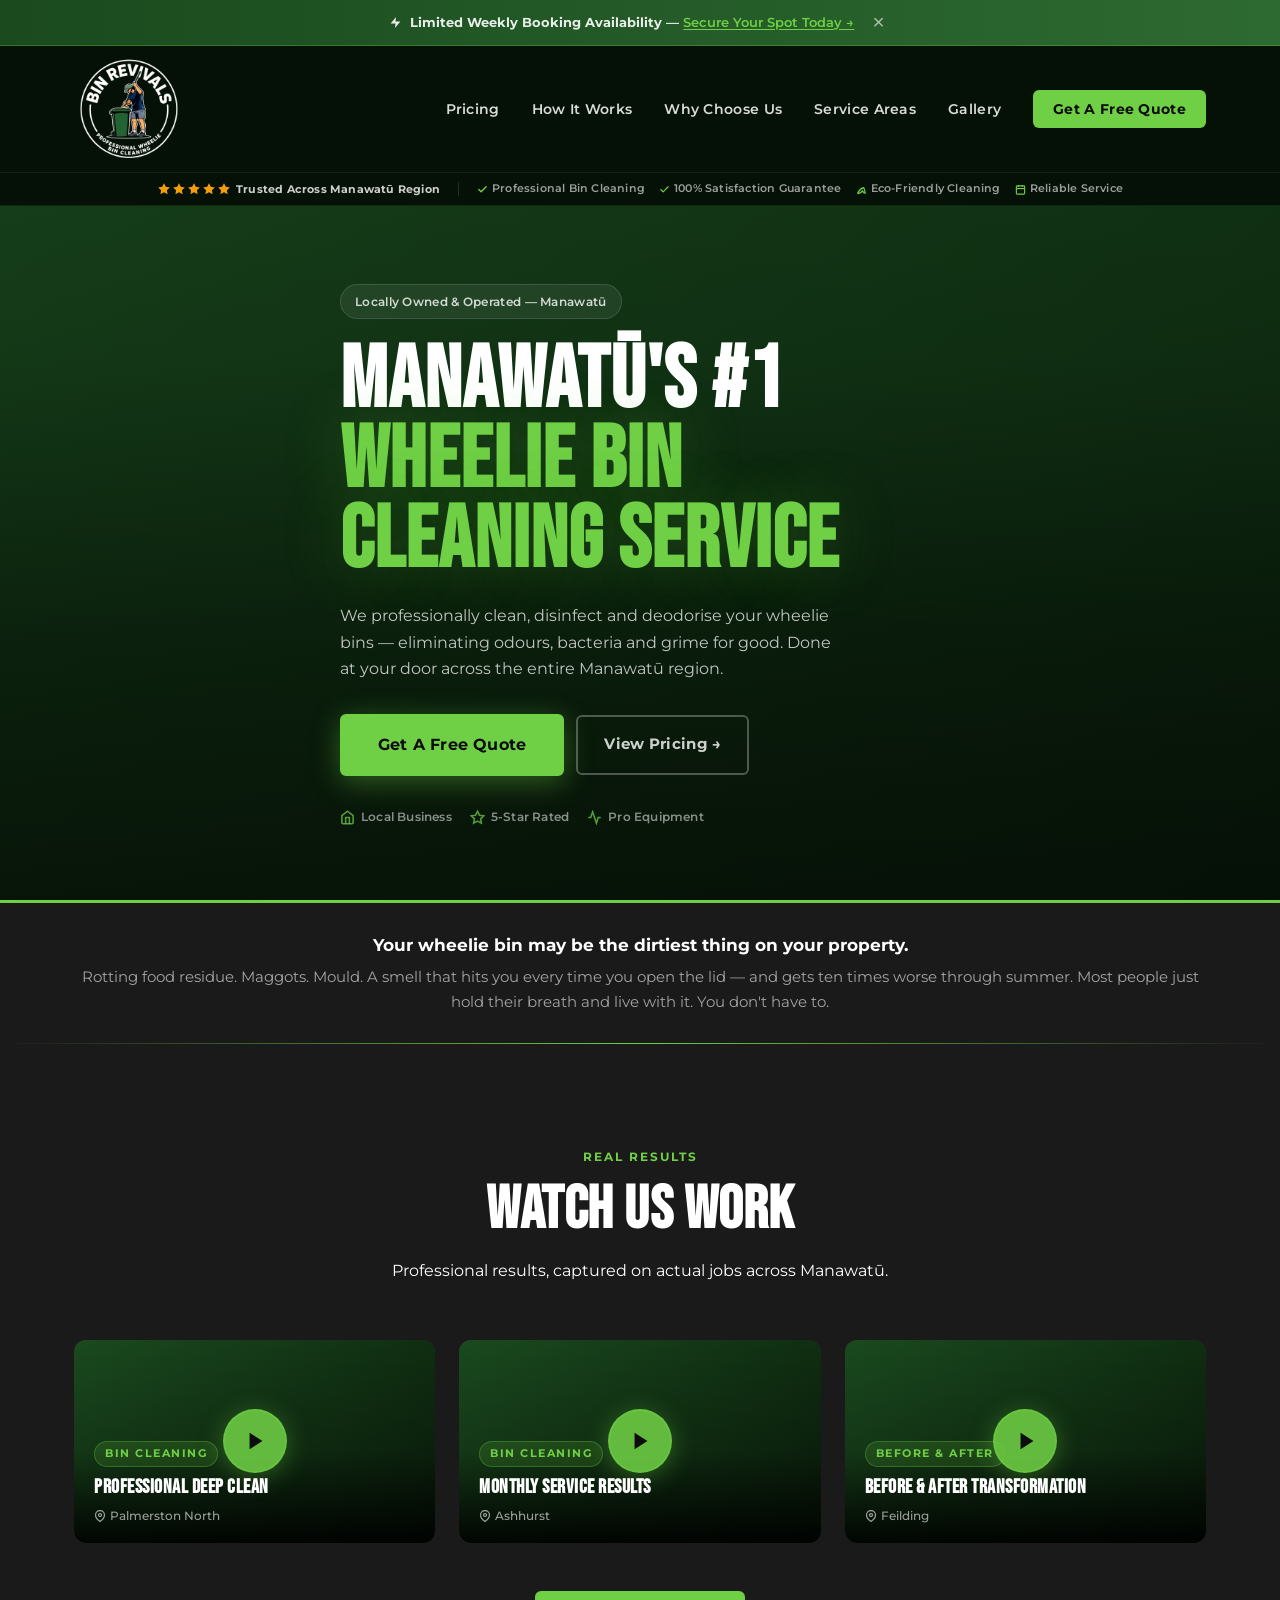
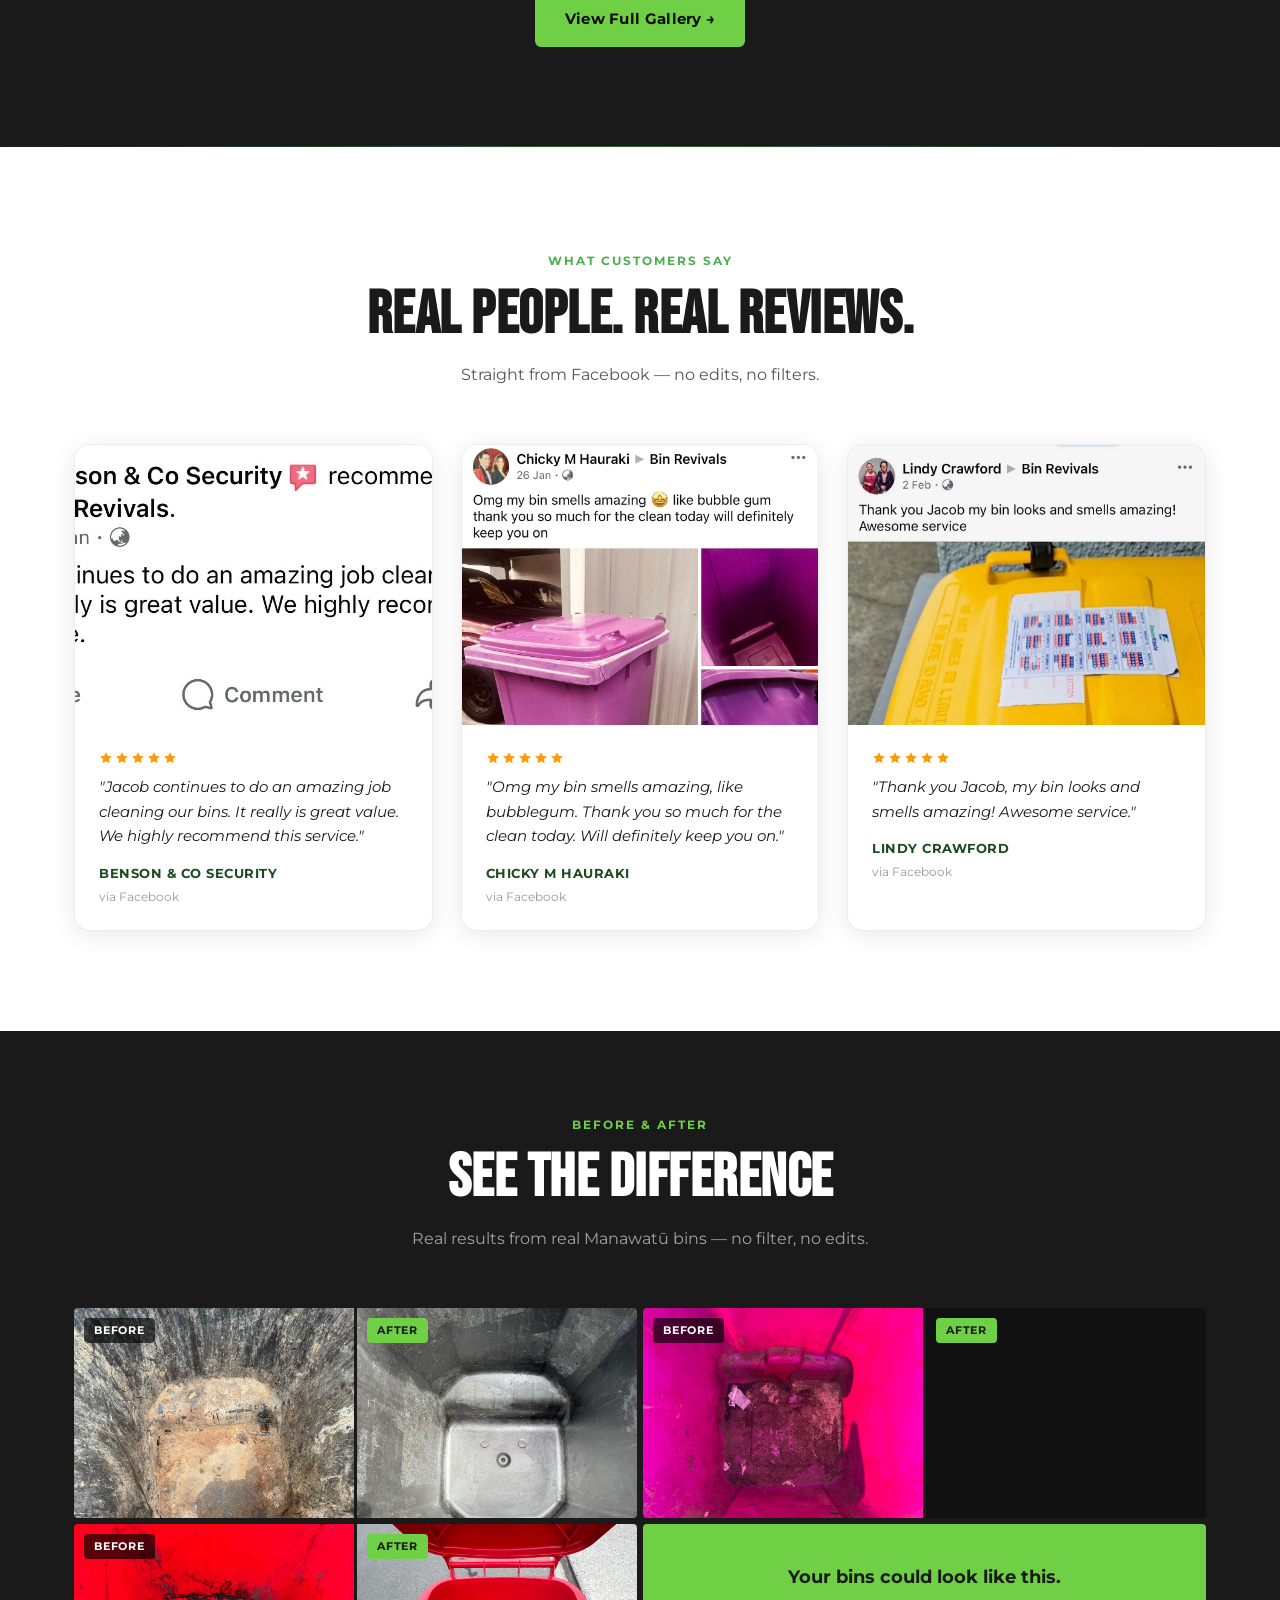
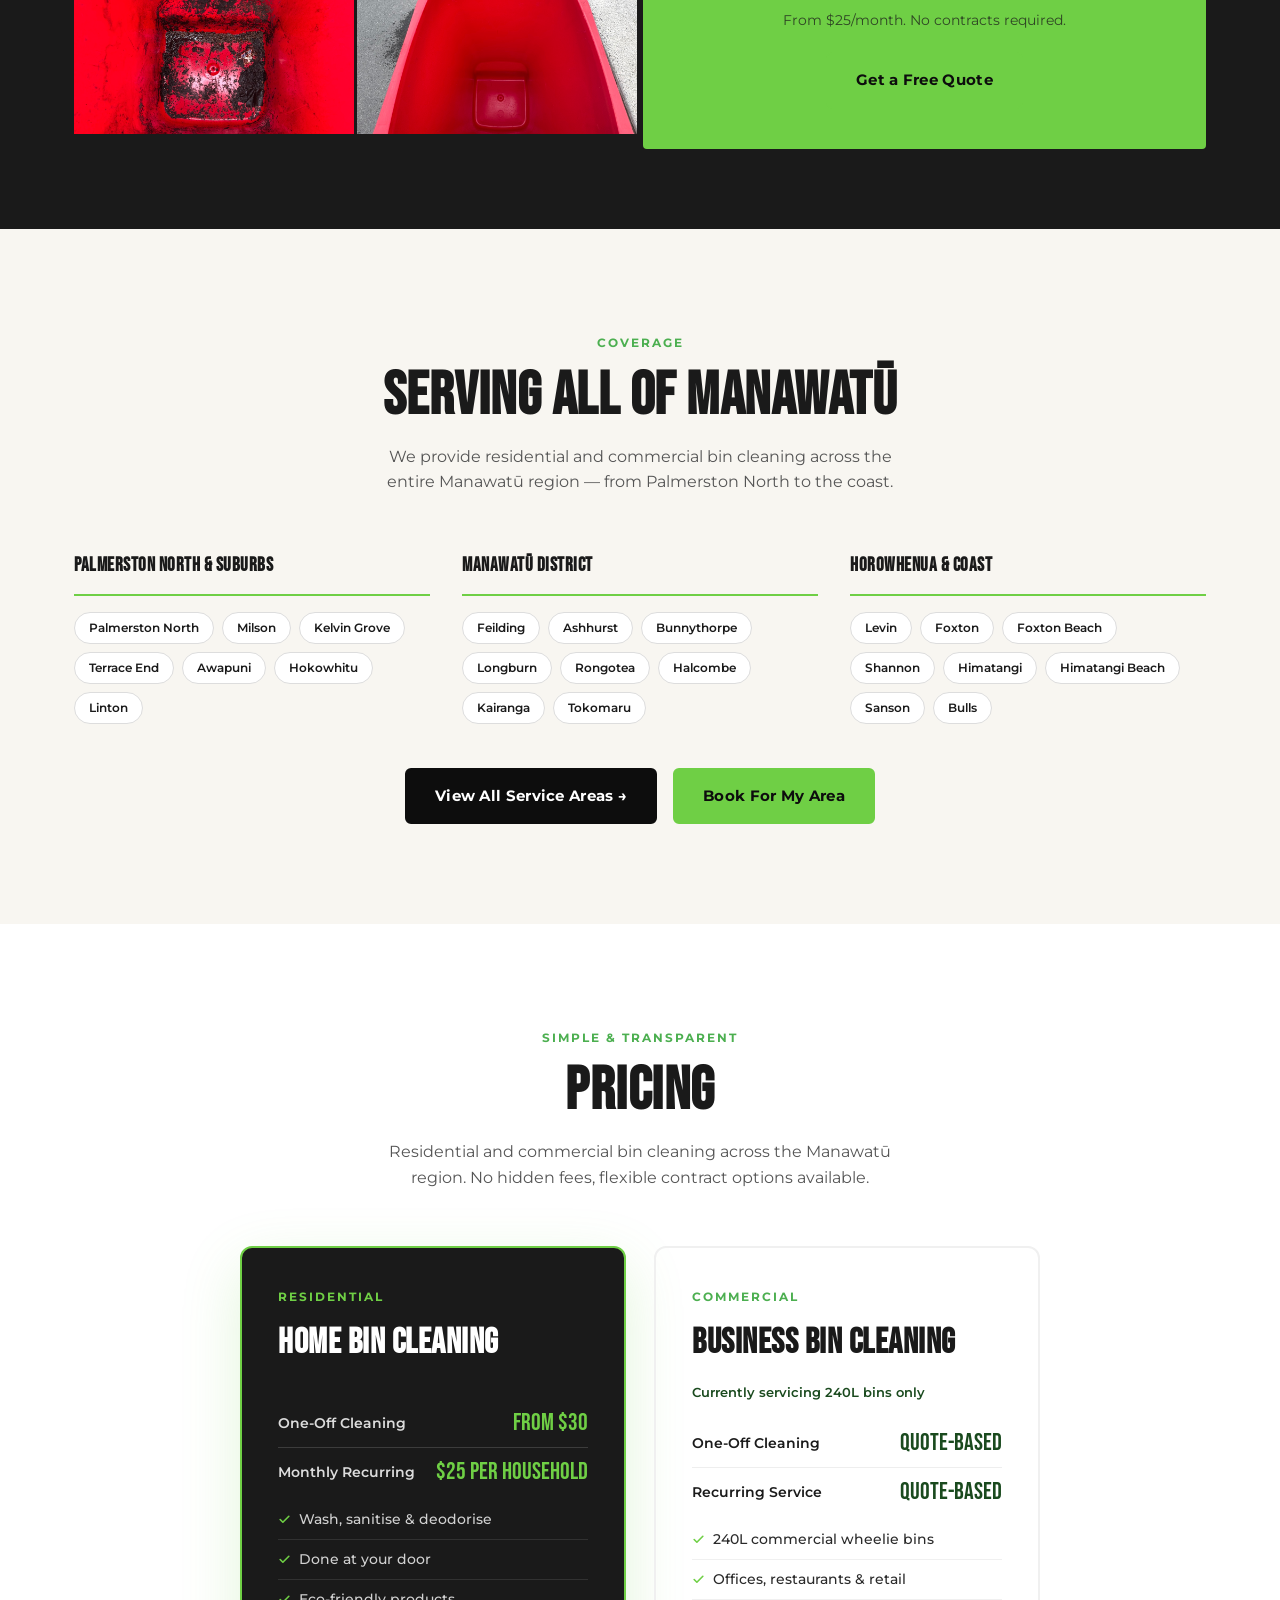
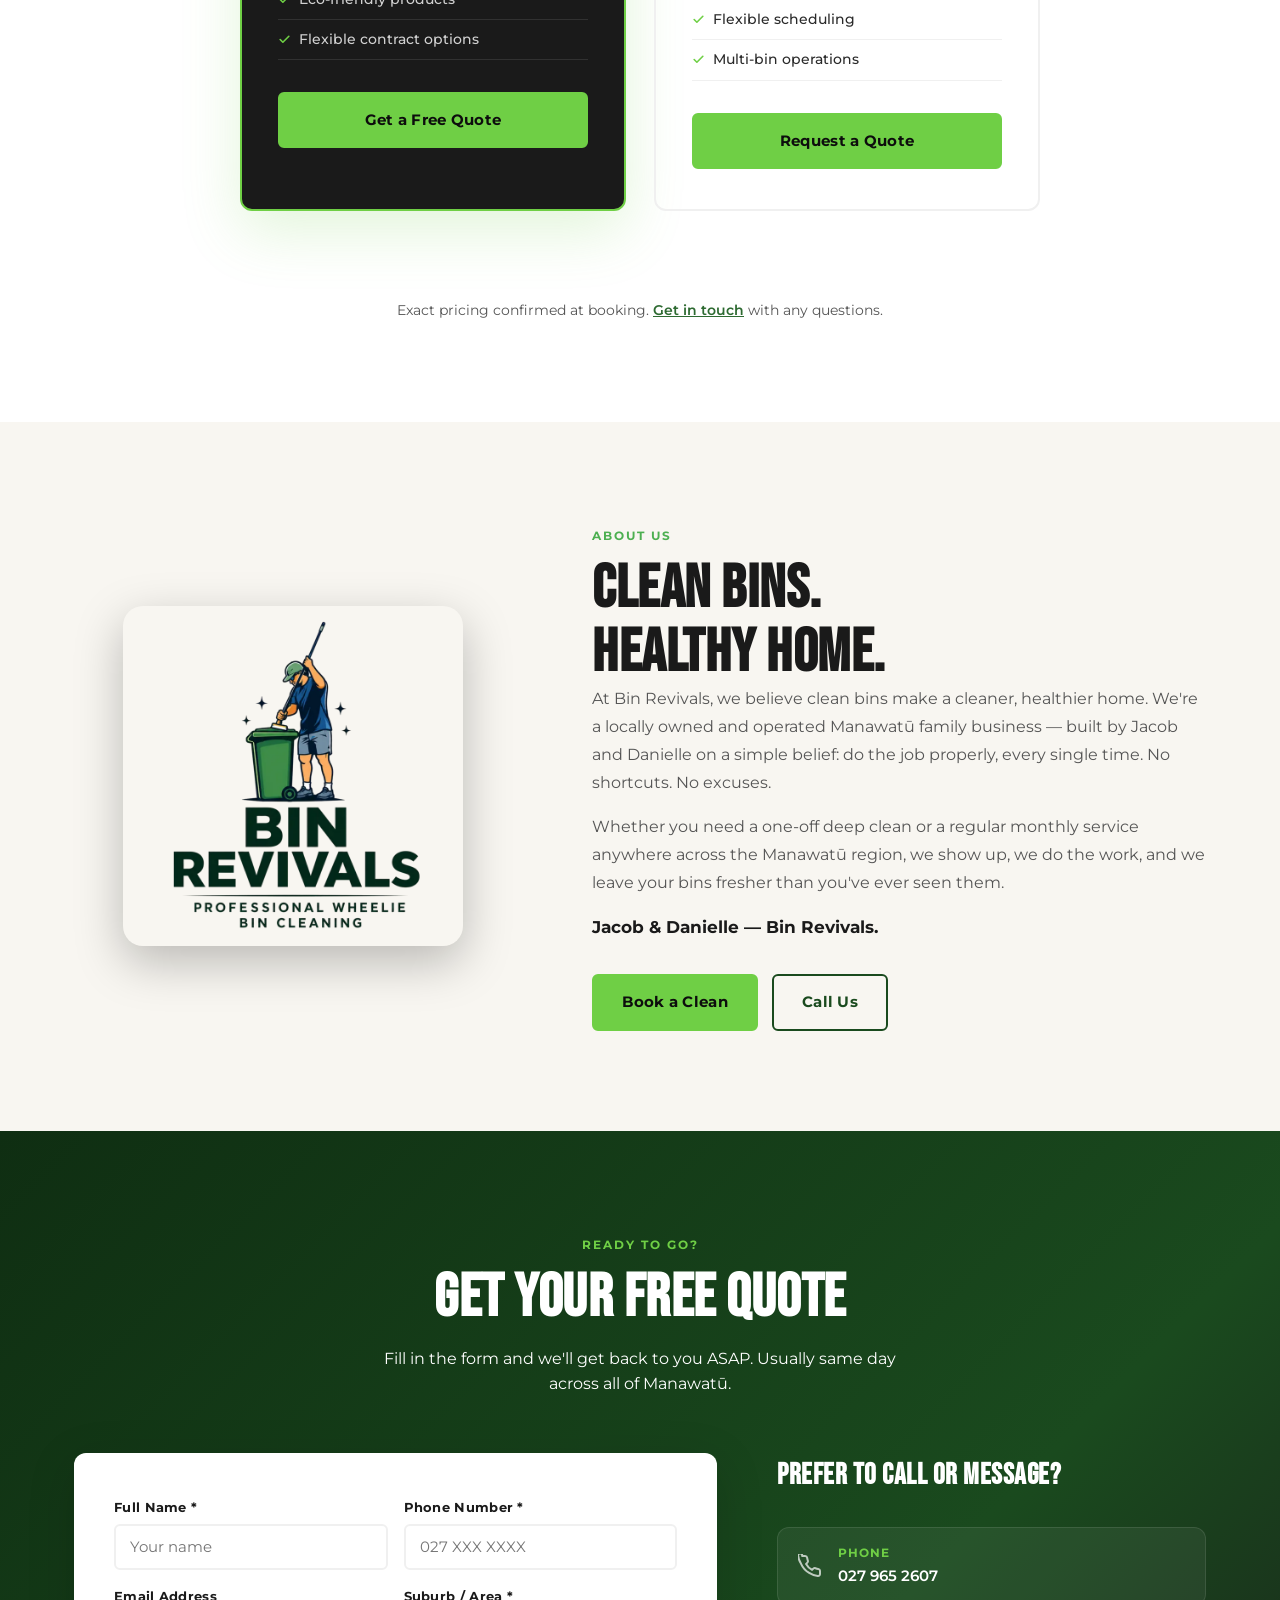
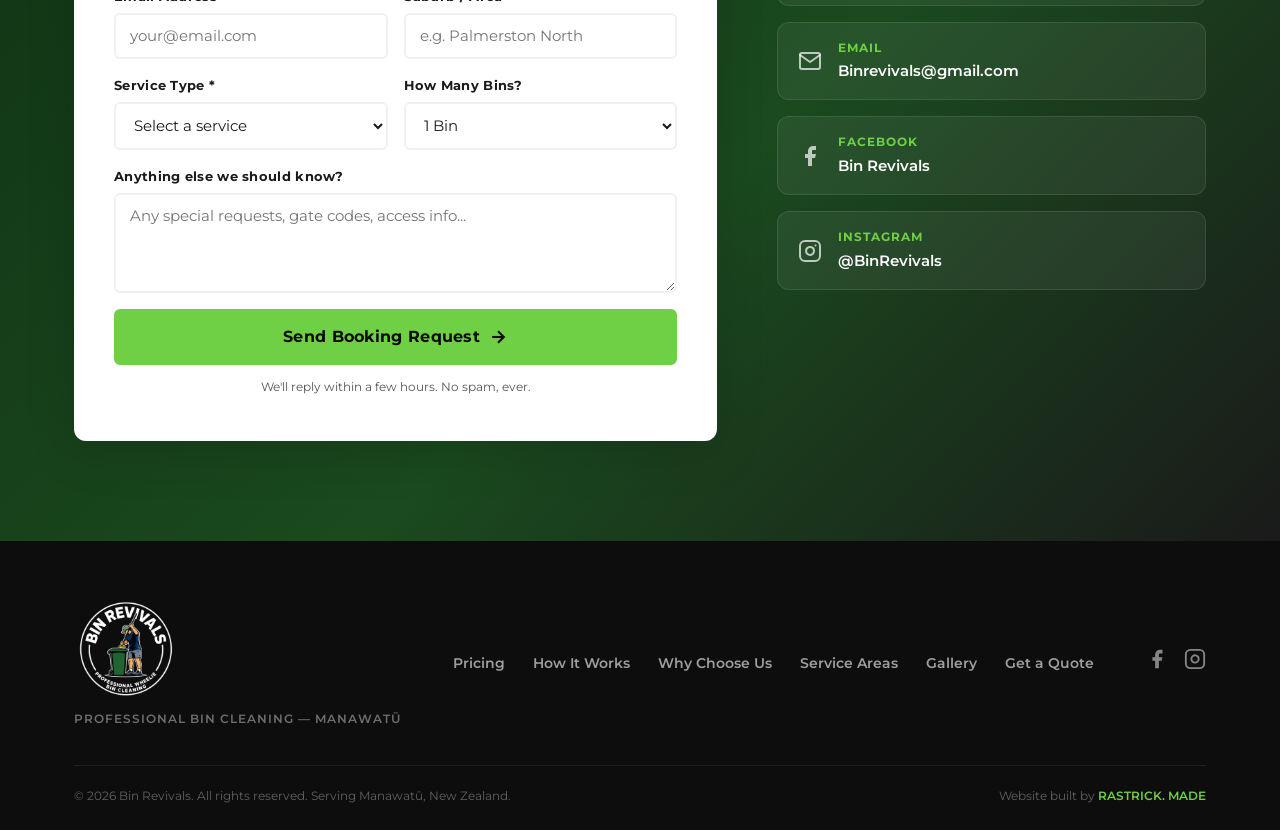
==== commit c8d519e7: "Give each page a unique set of videos in the Real Transformations sections - Homepage: Residential1," ====
--- a/bin-revivals/index.html
+++ b/bin-revivals/index.html
@@ -388,7 +388,26 @@
           </div>
         </div>
         <div class="video-card video-card--autoplay"
-             data-video-src="Videos/Residential4.mp4"
+             data-video-src="Videos/Residential8.mp4"
+             data-title="Monthly Service Results"
+             data-category-label="Bin Cleaning">
+          <div class="video-card__media">
+            <video class="video-card__video" muted loop playsinline preload="none"></video>
+            <div class="video-card__gradient"></div>
+            <div class="video-card__play-wrap">
+              <button class="video-card__play" aria-label="Watch video"><svg viewBox="0 0 24 24"><polygon points="5,3 19,12 5,21"/></svg></button>
+            </div>
+            <div class="video-card__info">
+              <span class="video-card__category">Bin Cleaning</span>
+              <h3 class="video-card__title">Monthly Service Results</h3>
+              <div class="video-card__meta">
+                <span class="video-card__location"><svg width="12" height="12" viewBox="0 0 24 24" fill="none" stroke="currentColor" stroke-width="2.5" stroke-linecap="round" stroke-linejoin="round" aria-hidden="true"><path d="M21 10c0 7-9 13-9 13s-9-6-9-13a9 9 0 0118 0z"/><circle cx="12" cy="10" r="3"/></svg> Ashhurst</span>
+              </div>
+            </div>
+          </div>
+        </div>
+        <div class="video-card video-card--autoplay"
+             data-video-src="Videos/Residential11.mp4"
              data-title="Before &amp; After Transformation"
              data-category-label="Before &amp; After">
           <div class="video-card__media">
@@ -402,25 +421,6 @@
               <h3 class="video-card__title">Before &amp; After Transformation</h3>
               <div class="video-card__meta">
                 <span class="video-card__location"><svg width="12" height="12" viewBox="0 0 24 24" fill="none" stroke="currentColor" stroke-width="2.5" stroke-linecap="round" stroke-linejoin="round" aria-hidden="true"><path d="M21 10c0 7-9 13-9 13s-9-6-9-13a9 9 0 0118 0z"/><circle cx="12" cy="10" r="3"/></svg> Feilding</span>
-              </div>
-            </div>
-          </div>
-        </div>
-        <div class="video-card video-card--autoplay"
-             data-video-src="Videos/Residential2.mp4"
-             data-title="Pressure Wash Results"
-             data-category-label="Pressure Washing">
-          <div class="video-card__media">
-            <video class="video-card__video" muted loop playsinline preload="none"></video>
-            <div class="video-card__gradient"></div>
-            <div class="video-card__play-wrap">
-              <button class="video-card__play" aria-label="Watch video"><svg viewBox="0 0 24 24"><polygon points="5,3 19,12 5,21"/></svg></button>
-            </div>
-            <div class="video-card__info">
-              <span class="video-card__category">Pressure Washing</span>
-              <h3 class="video-card__title">Pressure Wash Results</h3>
-              <div class="video-card__meta">
-                <span class="video-card__location"><svg width="12" height="12" viewBox="0 0 24 24" fill="none" stroke="currentColor" stroke-width="2.5" stroke-linecap="round" stroke-linejoin="round" aria-hidden="true"><path d="M21 10c0 7-9 13-9 13s-9-6-9-13a9 9 0 0118 0z"/><circle cx="12" cy="10" r="3"/></svg> Manawatū</span>
               </div>
             </div>
           </div>
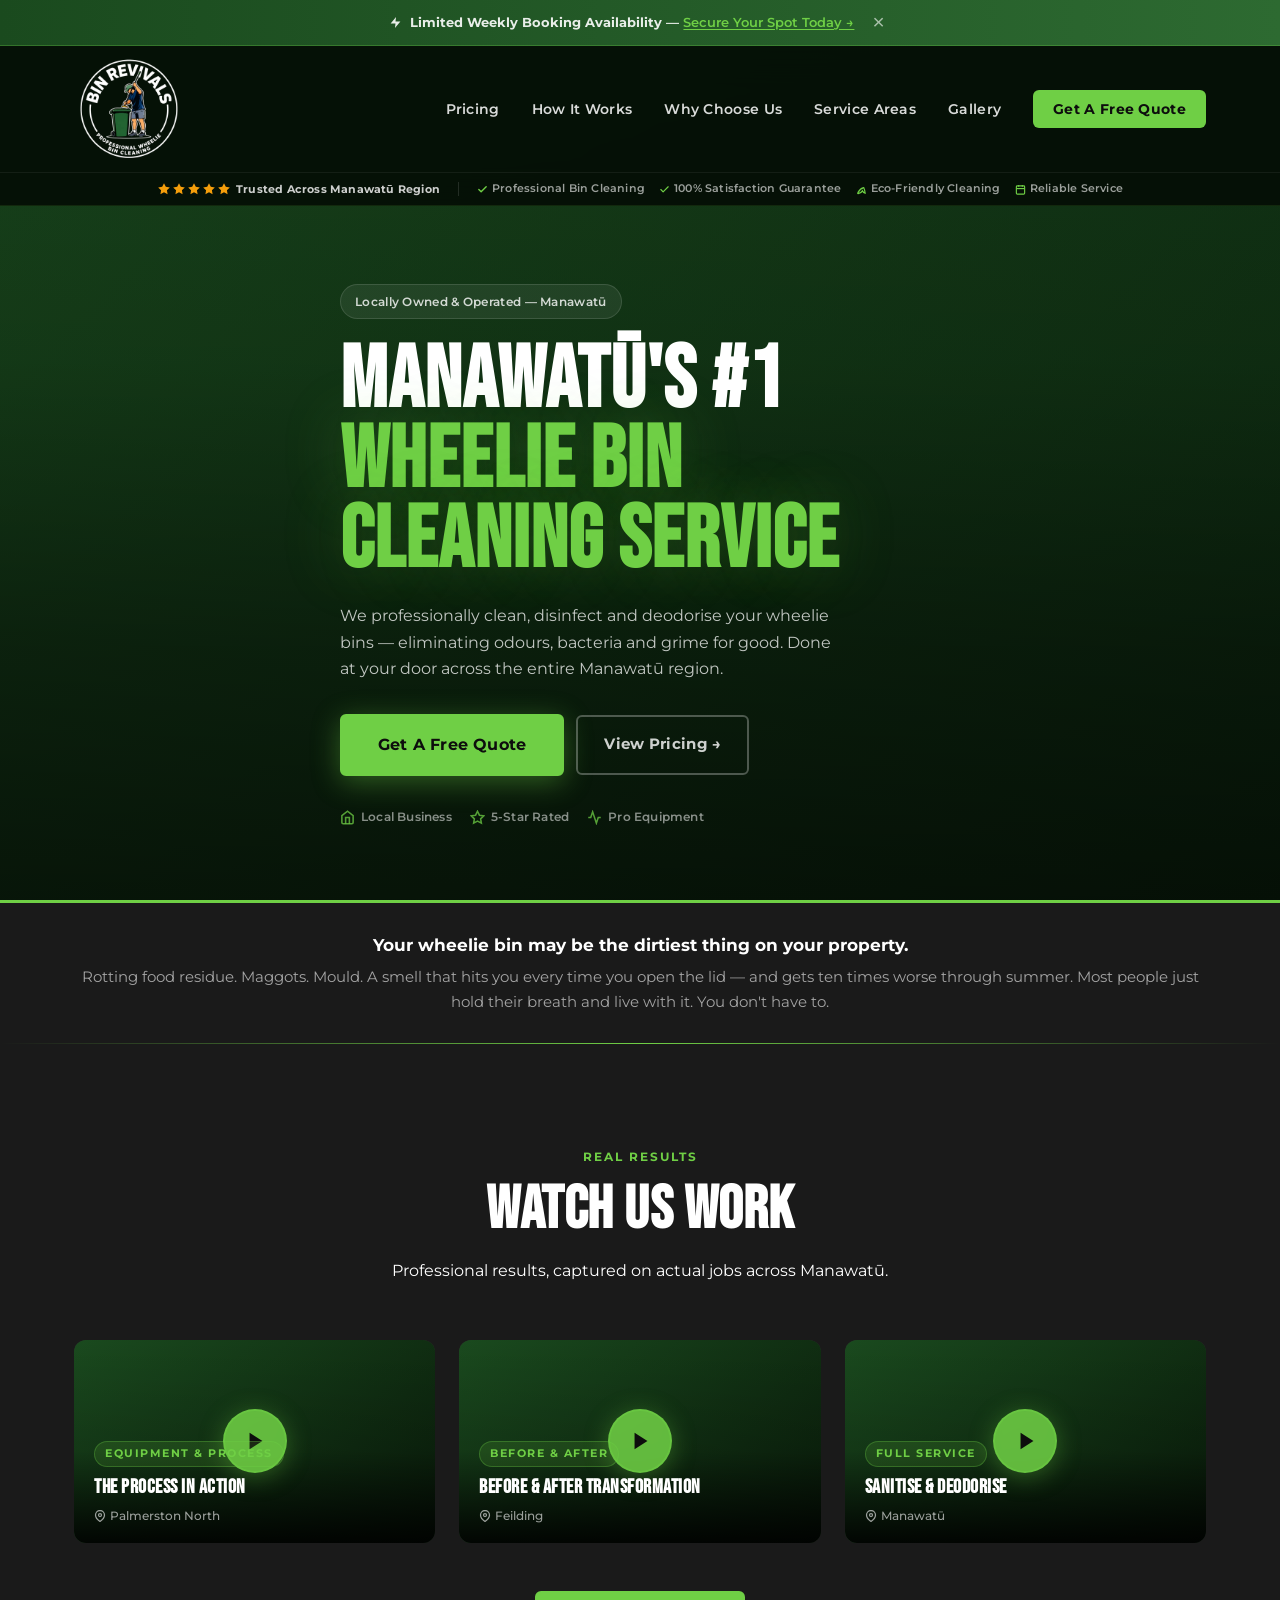
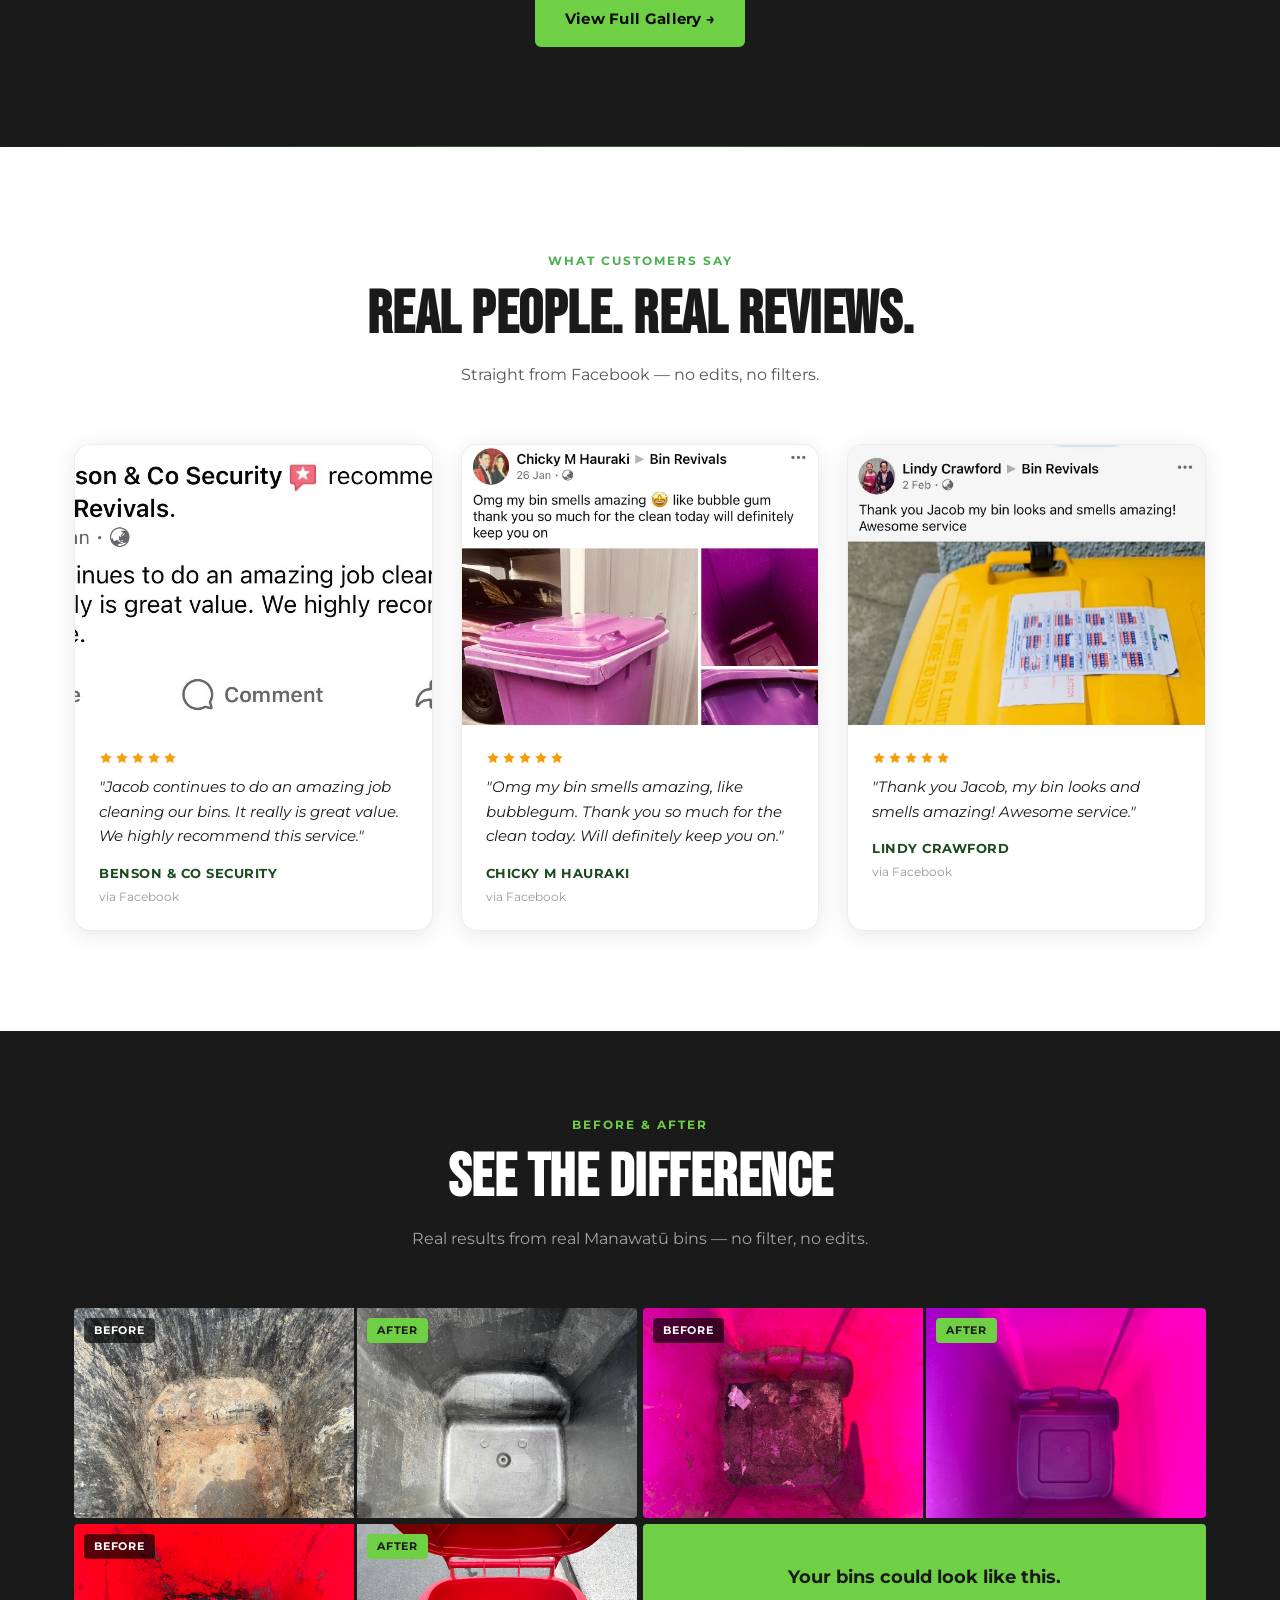
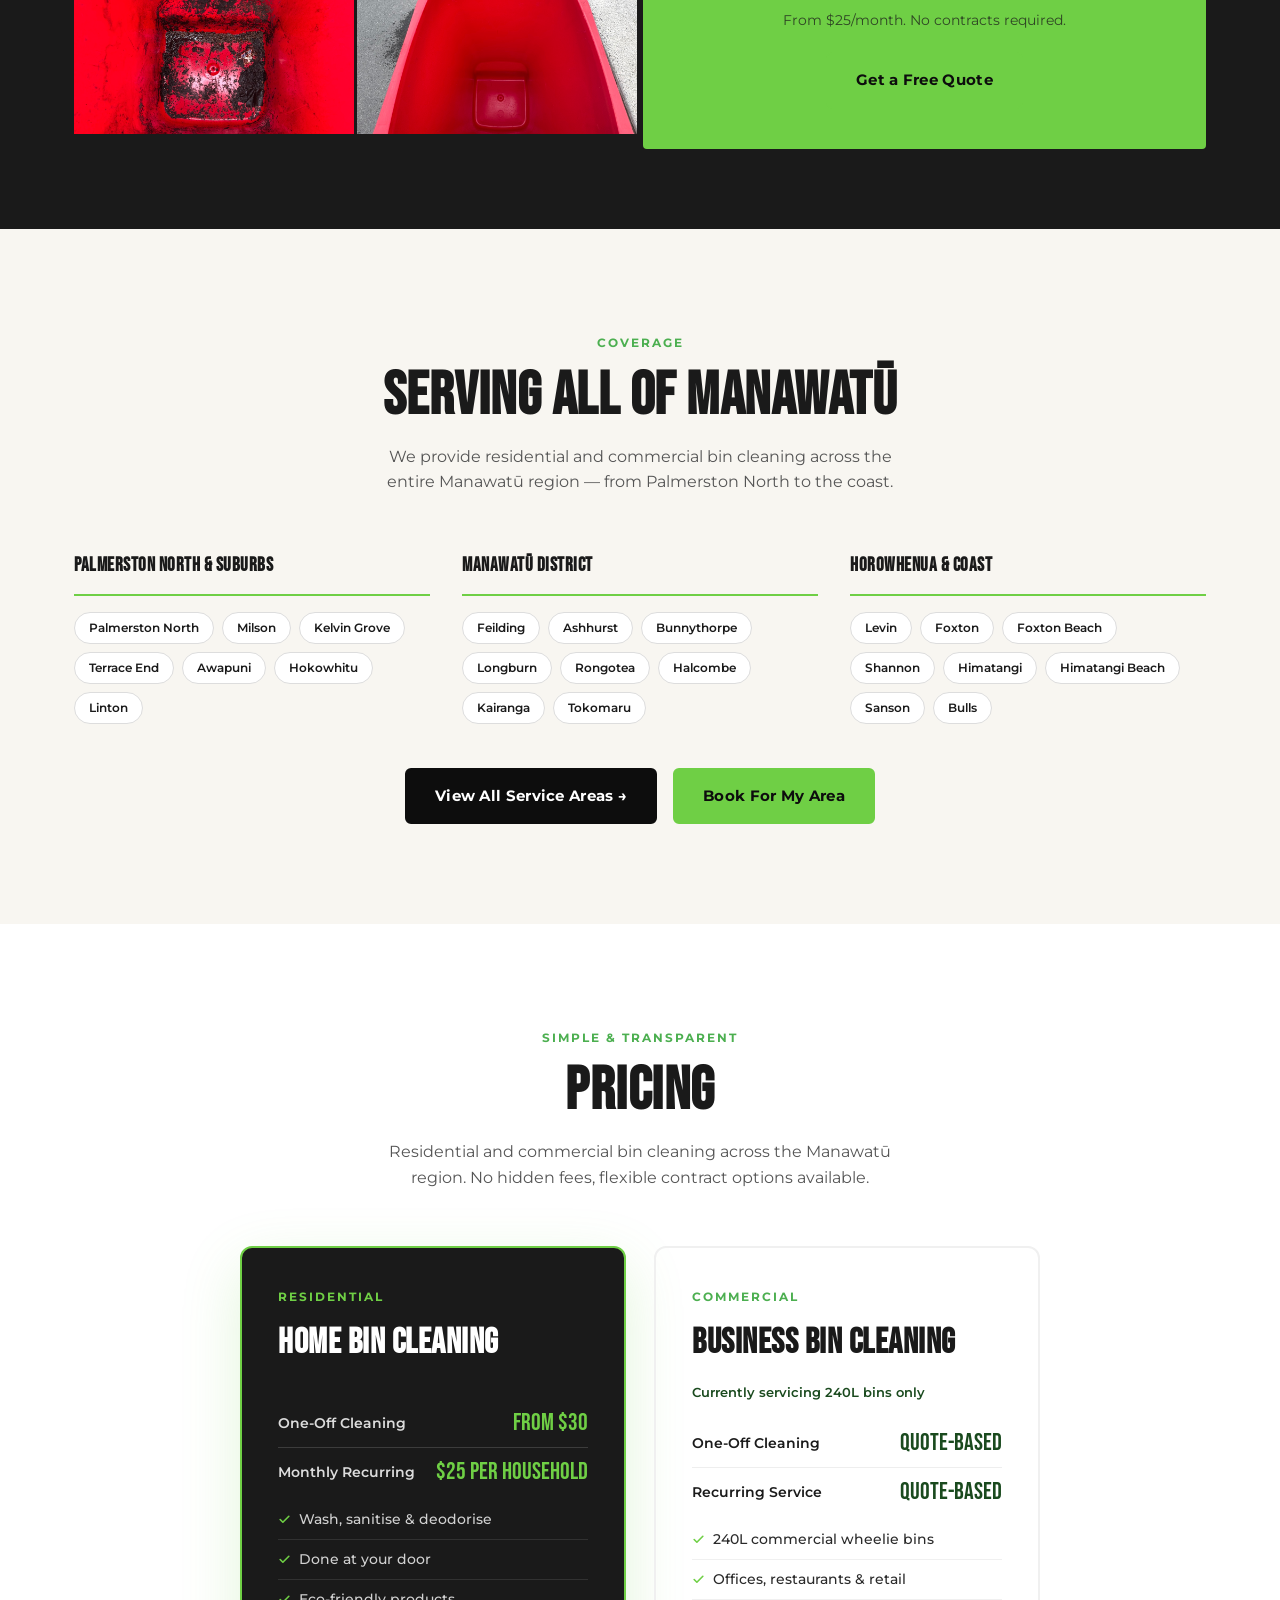
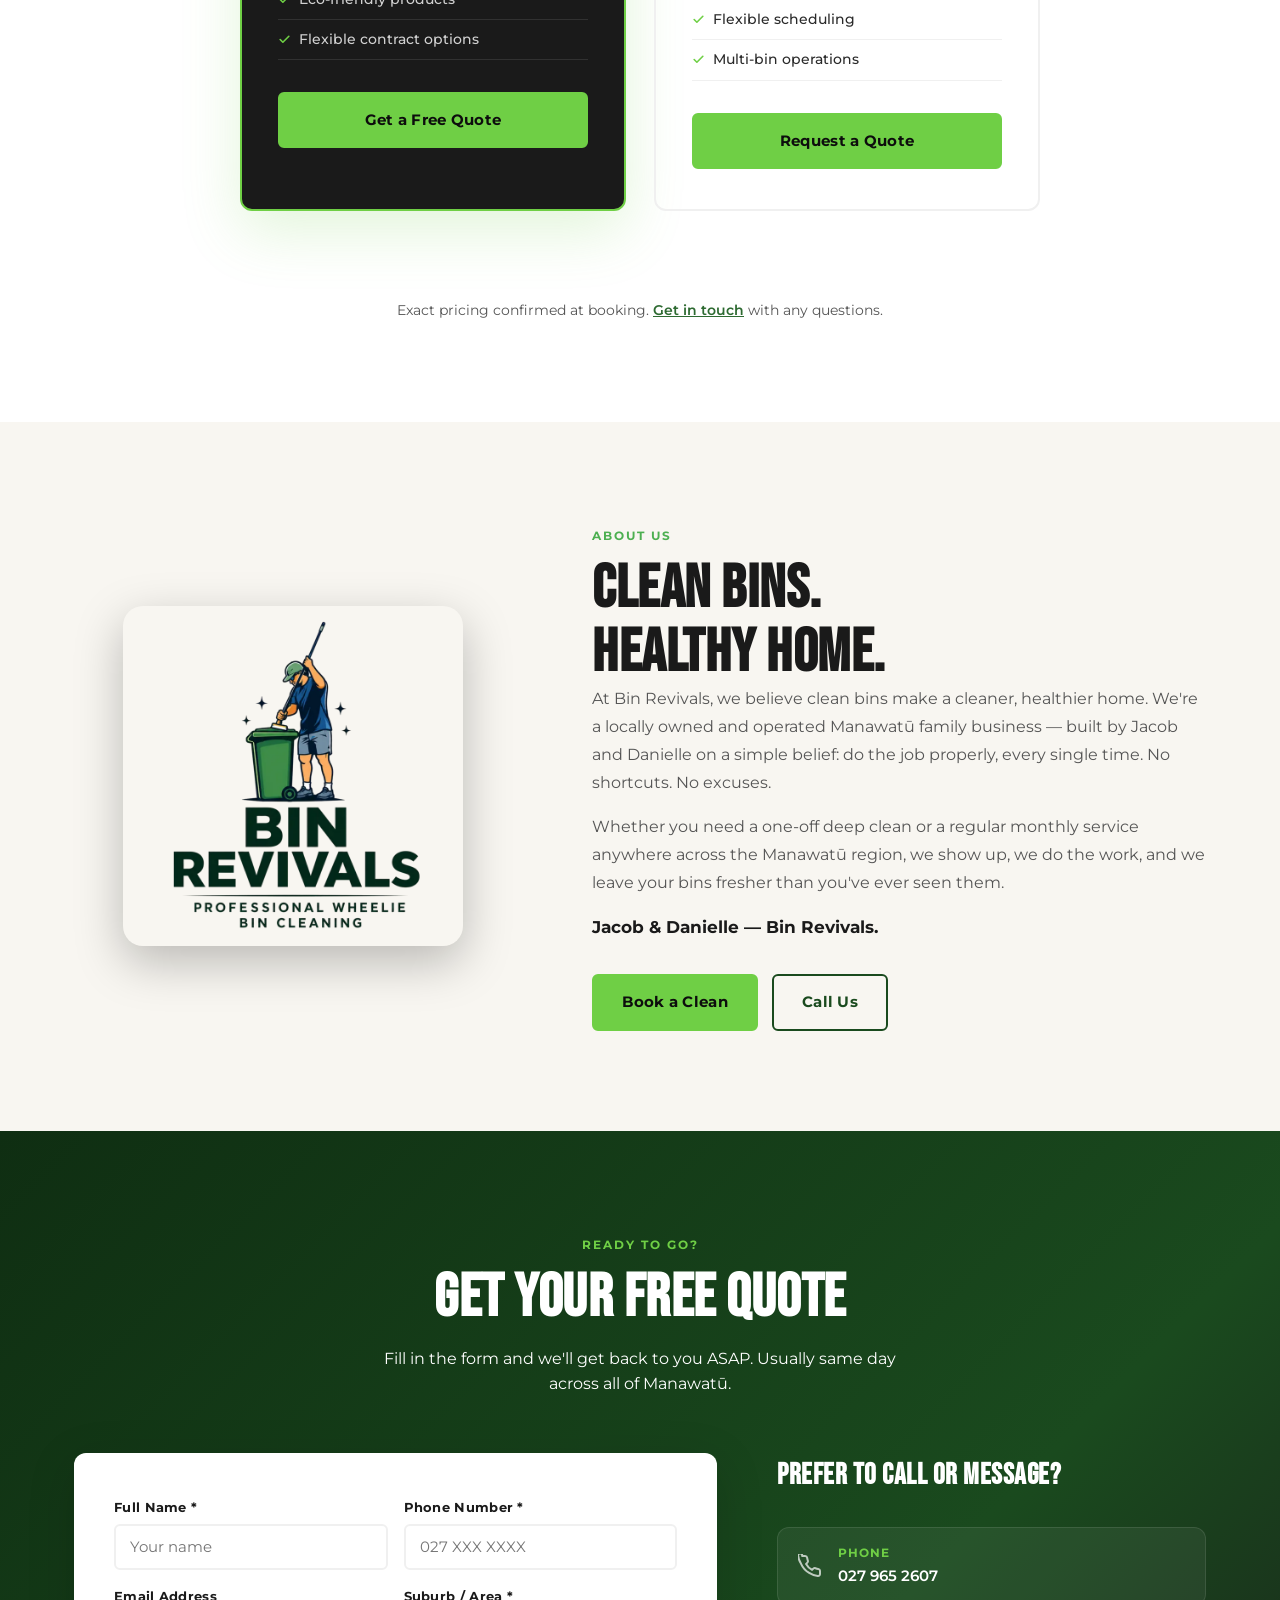
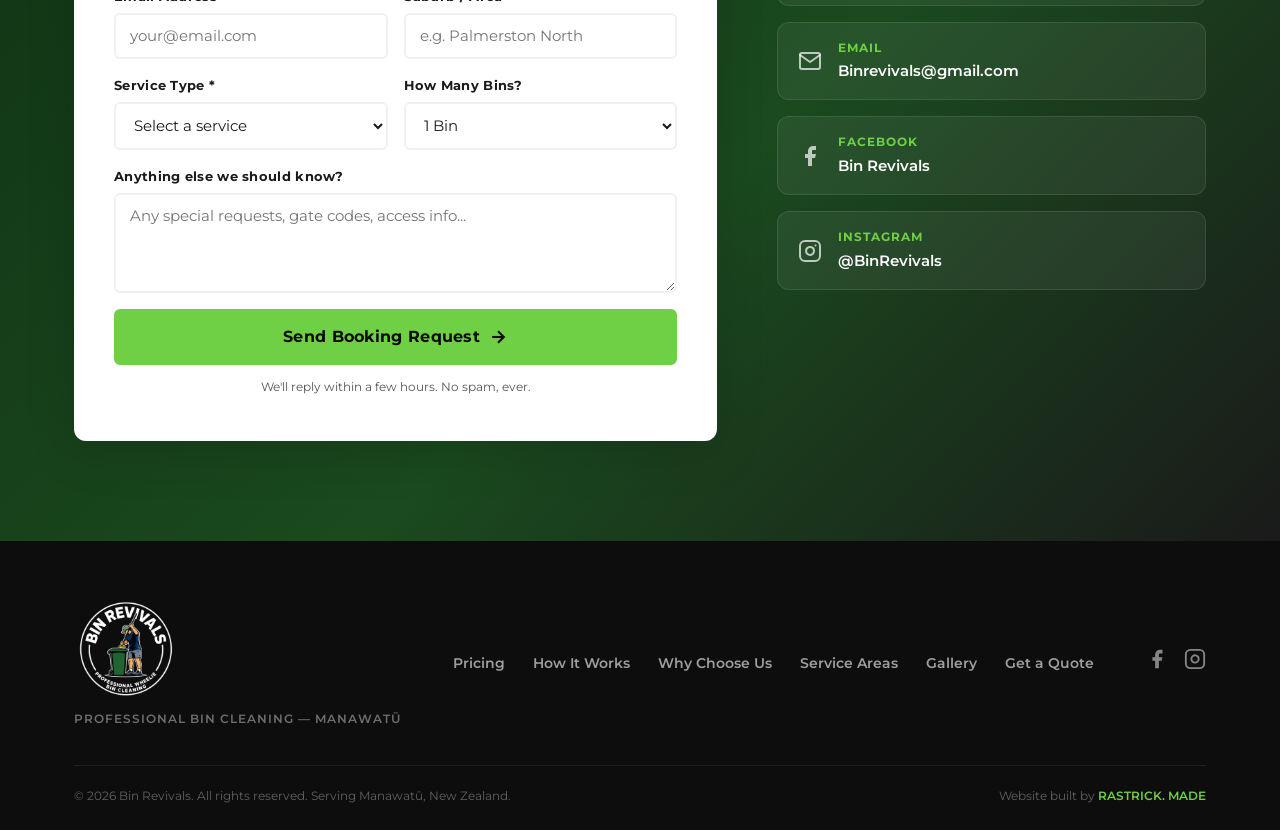
==== commit a4c0e180: "Swap video sections between homepage and How It Works page Co-Authored-By: Claude Sonnet 4.6 <norepl" ====
--- a/bin-revivals/index.html
+++ b/bin-revivals/index.html
@@ -369,9 +369,9 @@
       </div>
       <div class="video-grid--homepage">
         <div class="video-card video-card--autoplay"
-             data-video-src="Videos/Residential1.mp4"
-             data-title="Professional Deep Clean"
-             data-category-label="Bin Cleaning">
+             data-video-src="Videos/Reidential7.mp4"
+             data-title="The Process in Action"
+             data-category-label="Equipment &amp; Process">
           <div class="video-card__media">
             <video class="video-card__video" muted loop playsinline preload="none"></video>
             <div class="video-card__gradient"></div>
@@ -379,8 +379,8 @@
               <button class="video-card__play" aria-label="Watch video"><svg viewBox="0 0 24 24"><polygon points="5,3 19,12 5,21"/></svg></button>
             </div>
             <div class="video-card__info">
-              <span class="video-card__category">Bin Cleaning</span>
-              <h3 class="video-card__title">Professional Deep Clean</h3>
+              <span class="video-card__category">Equipment &amp; Process</span>
+              <h3 class="video-card__title">The Process in Action</h3>
               <div class="video-card__meta">
                 <span class="video-card__location"><svg width="12" height="12" viewBox="0 0 24 24" fill="none" stroke="currentColor" stroke-width="2.5" stroke-linecap="round" stroke-linejoin="round" aria-hidden="true"><path d="M21 10c0 7-9 13-9 13s-9-6-9-13a9 9 0 0118 0z"/><circle cx="12" cy="10" r="3"/></svg> Palmerston North</span>
               </div>
@@ -388,26 +388,7 @@
           </div>
         </div>
         <div class="video-card video-card--autoplay"
-             data-video-src="Videos/Residential8.mp4"
-             data-title="Monthly Service Results"
-             data-category-label="Bin Cleaning">
-          <div class="video-card__media">
-            <video class="video-card__video" muted loop playsinline preload="none"></video>
-            <div class="video-card__gradient"></div>
-            <div class="video-card__play-wrap">
-              <button class="video-card__play" aria-label="Watch video"><svg viewBox="0 0 24 24"><polygon points="5,3 19,12 5,21"/></svg></button>
-            </div>
-            <div class="video-card__info">
-              <span class="video-card__category">Bin Cleaning</span>
-              <h3 class="video-card__title">Monthly Service Results</h3>
-              <div class="video-card__meta">
-                <span class="video-card__location"><svg width="12" height="12" viewBox="0 0 24 24" fill="none" stroke="currentColor" stroke-width="2.5" stroke-linecap="round" stroke-linejoin="round" aria-hidden="true"><path d="M21 10c0 7-9 13-9 13s-9-6-9-13a9 9 0 0118 0z"/><circle cx="12" cy="10" r="3"/></svg> Ashhurst</span>
-              </div>
-            </div>
-          </div>
-        </div>
-        <div class="video-card video-card--autoplay"
-             data-video-src="Videos/Residential11.mp4"
+             data-video-src="Videos/Residential4.mp4"
              data-title="Before &amp; After Transformation"
              data-category-label="Before &amp; After">
           <div class="video-card__media">
@@ -421,6 +402,25 @@
               <h3 class="video-card__title">Before &amp; After Transformation</h3>
               <div class="video-card__meta">
                 <span class="video-card__location"><svg width="12" height="12" viewBox="0 0 24 24" fill="none" stroke="currentColor" stroke-width="2.5" stroke-linecap="round" stroke-linejoin="round" aria-hidden="true"><path d="M21 10c0 7-9 13-9 13s-9-6-9-13a9 9 0 0118 0z"/><circle cx="12" cy="10" r="3"/></svg> Feilding</span>
+              </div>
+            </div>
+          </div>
+        </div>
+        <div class="video-card video-card--autoplay"
+             data-video-src="Videos/Residential10.mp4"
+             data-title="Sanitise &amp; Deodorise"
+             data-category-label="Full Service">
+          <div class="video-card__media">
+            <video class="video-card__video" muted loop playsinline preload="none"></video>
+            <div class="video-card__gradient"></div>
+            <div class="video-card__play-wrap">
+              <button class="video-card__play" aria-label="Watch video"><svg viewBox="0 0 24 24"><polygon points="5,3 19,12 5,21"/></svg></button>
+            </div>
+            <div class="video-card__info">
+              <span class="video-card__category">Full Service</span>
+              <h3 class="video-card__title">Sanitise &amp; Deodorise</h3>
+              <div class="video-card__meta">
+                <span class="video-card__location"><svg width="12" height="12" viewBox="0 0 24 24" fill="none" stroke="currentColor" stroke-width="2.5" stroke-linecap="round" stroke-linejoin="round" aria-hidden="true"><path d="M21 10c0 7-9 13-9 13s-9-6-9-13a9 9 0 0118 0z"/><circle cx="12" cy="10" r="3"/></svg> Manawatū</span>
               </div>
             </div>
           </div>
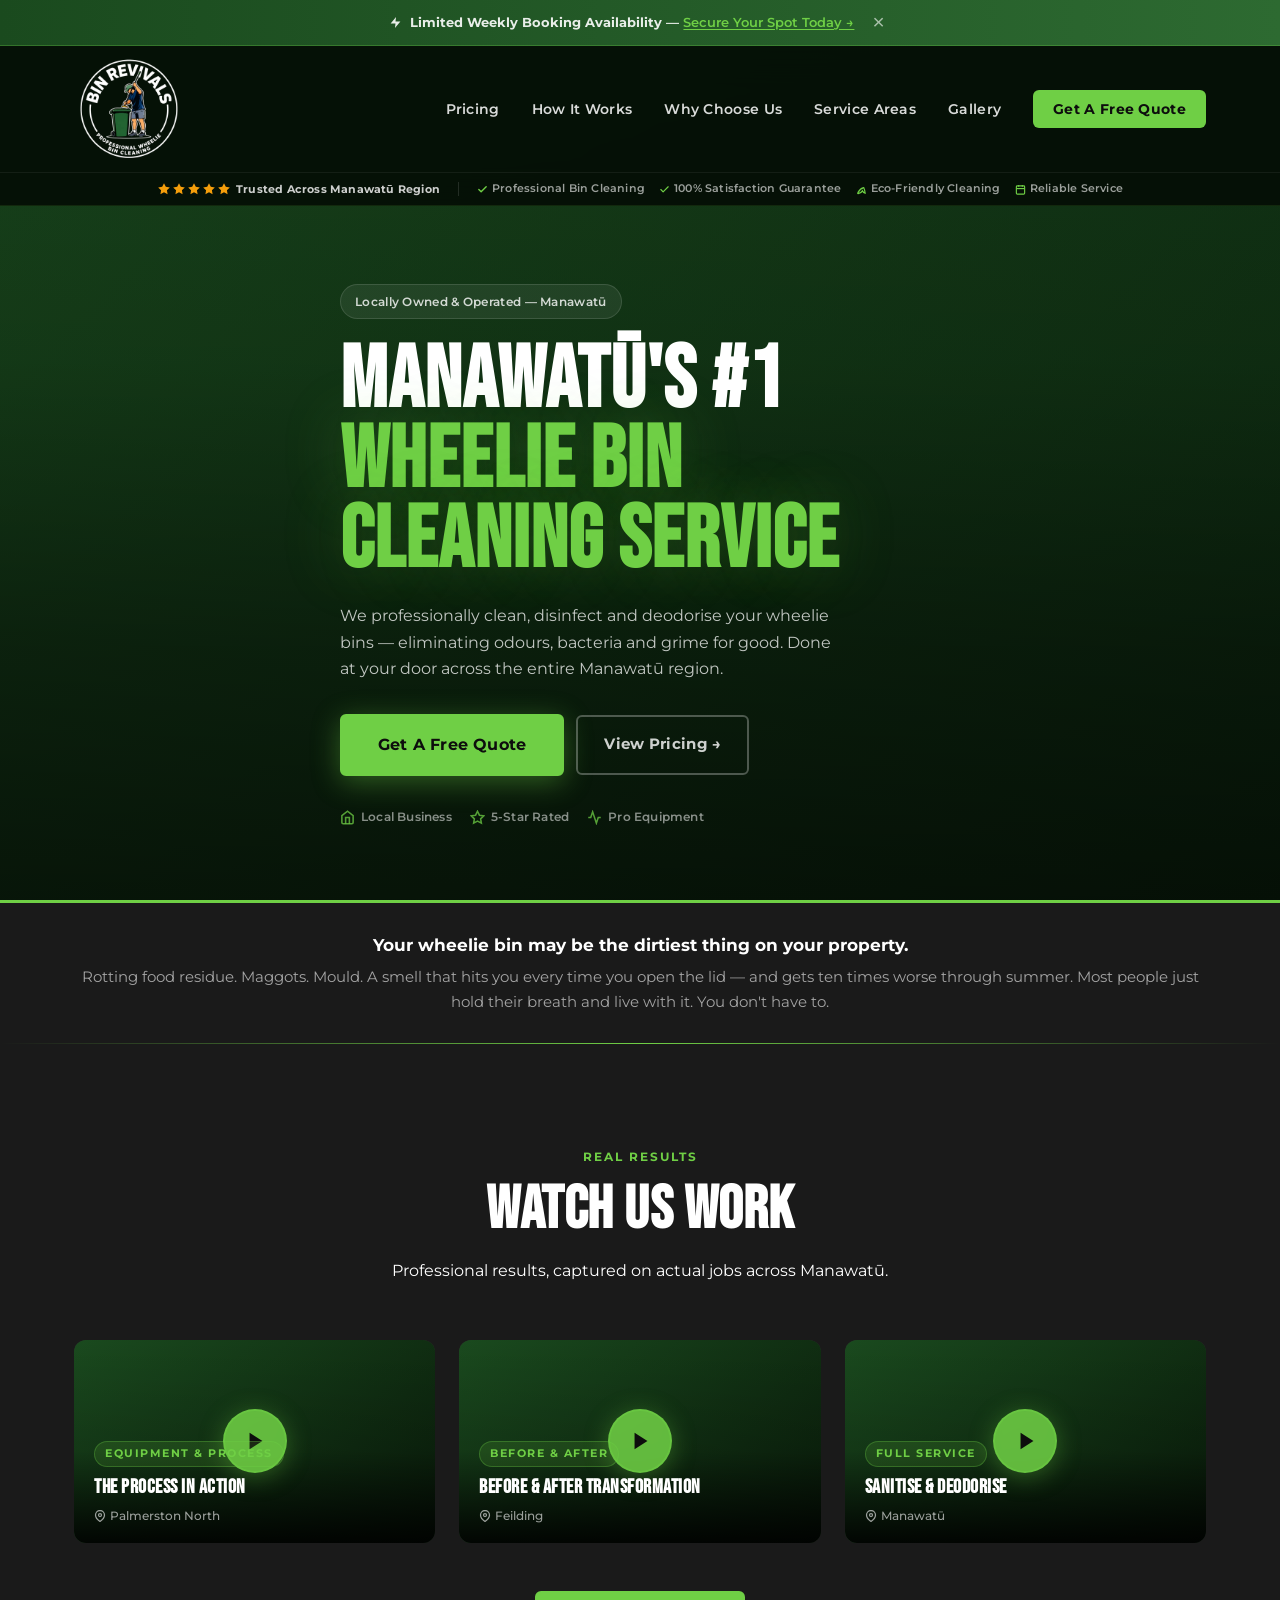
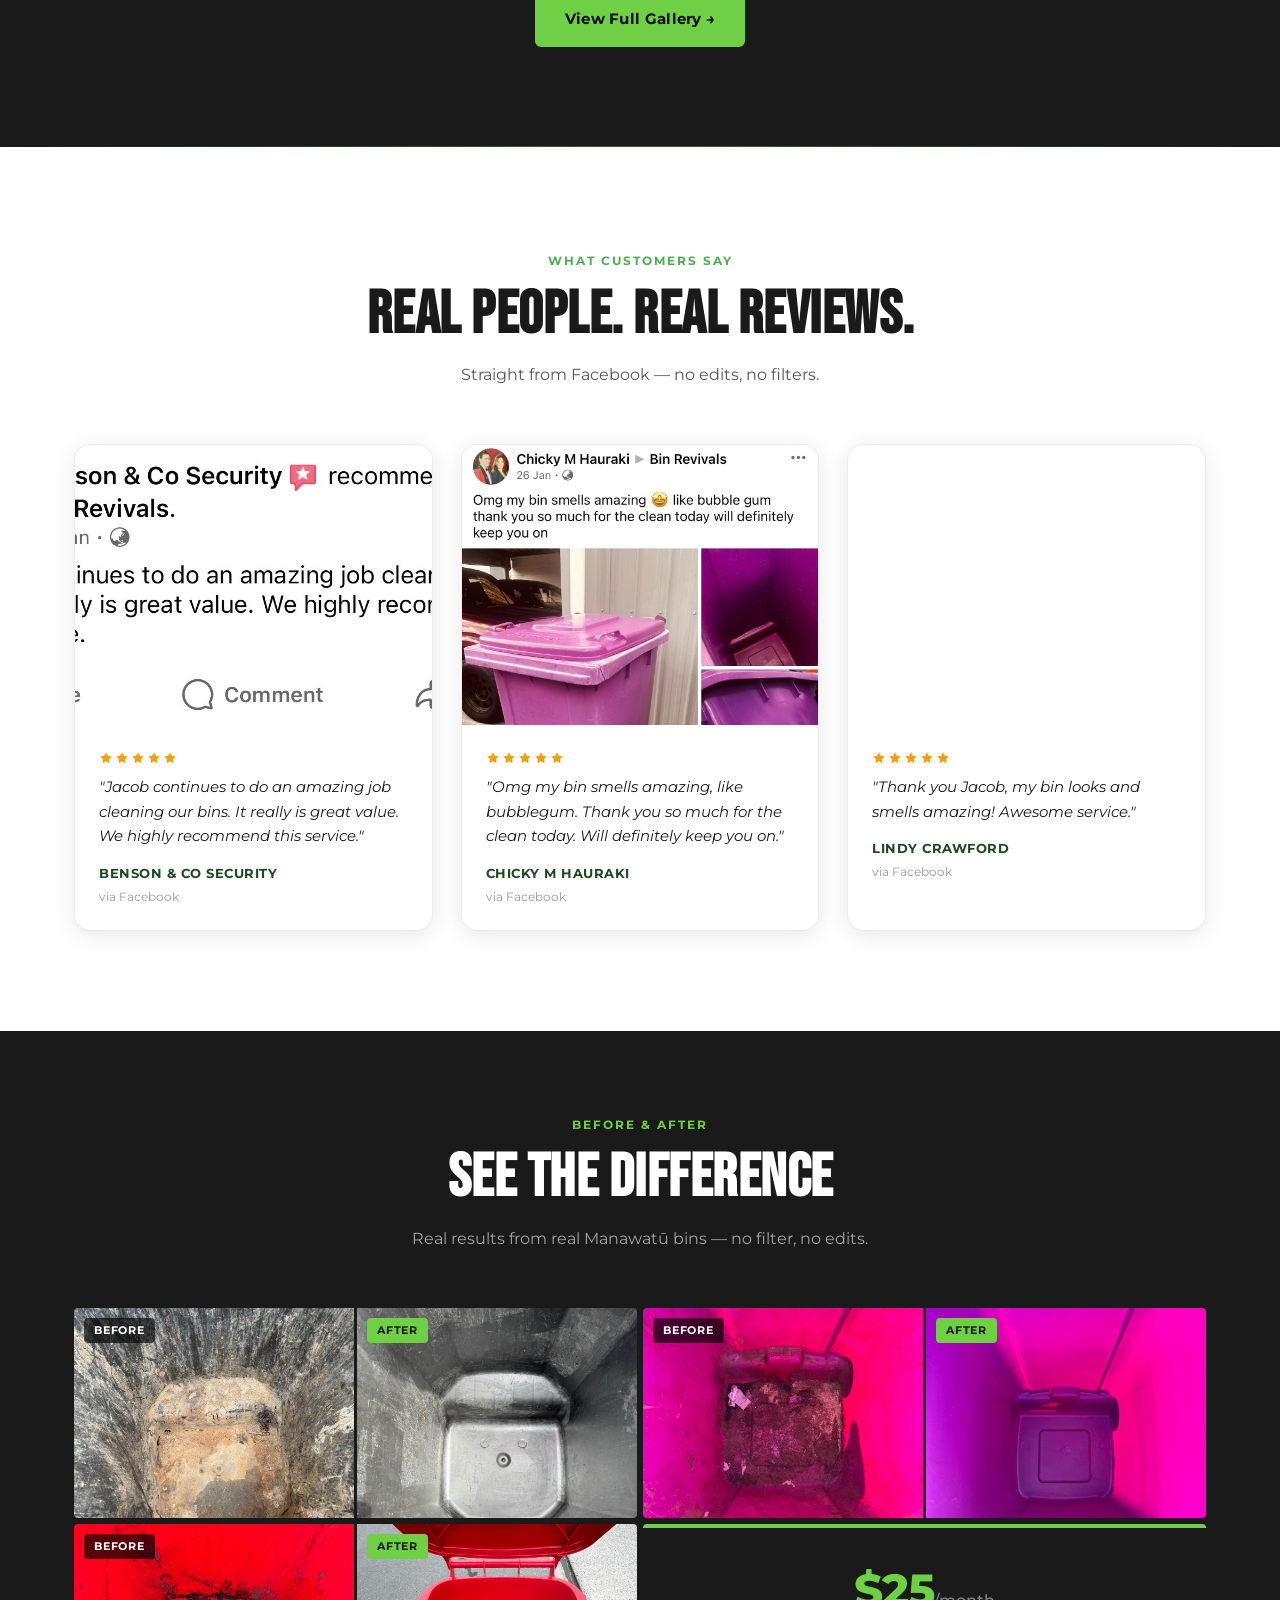
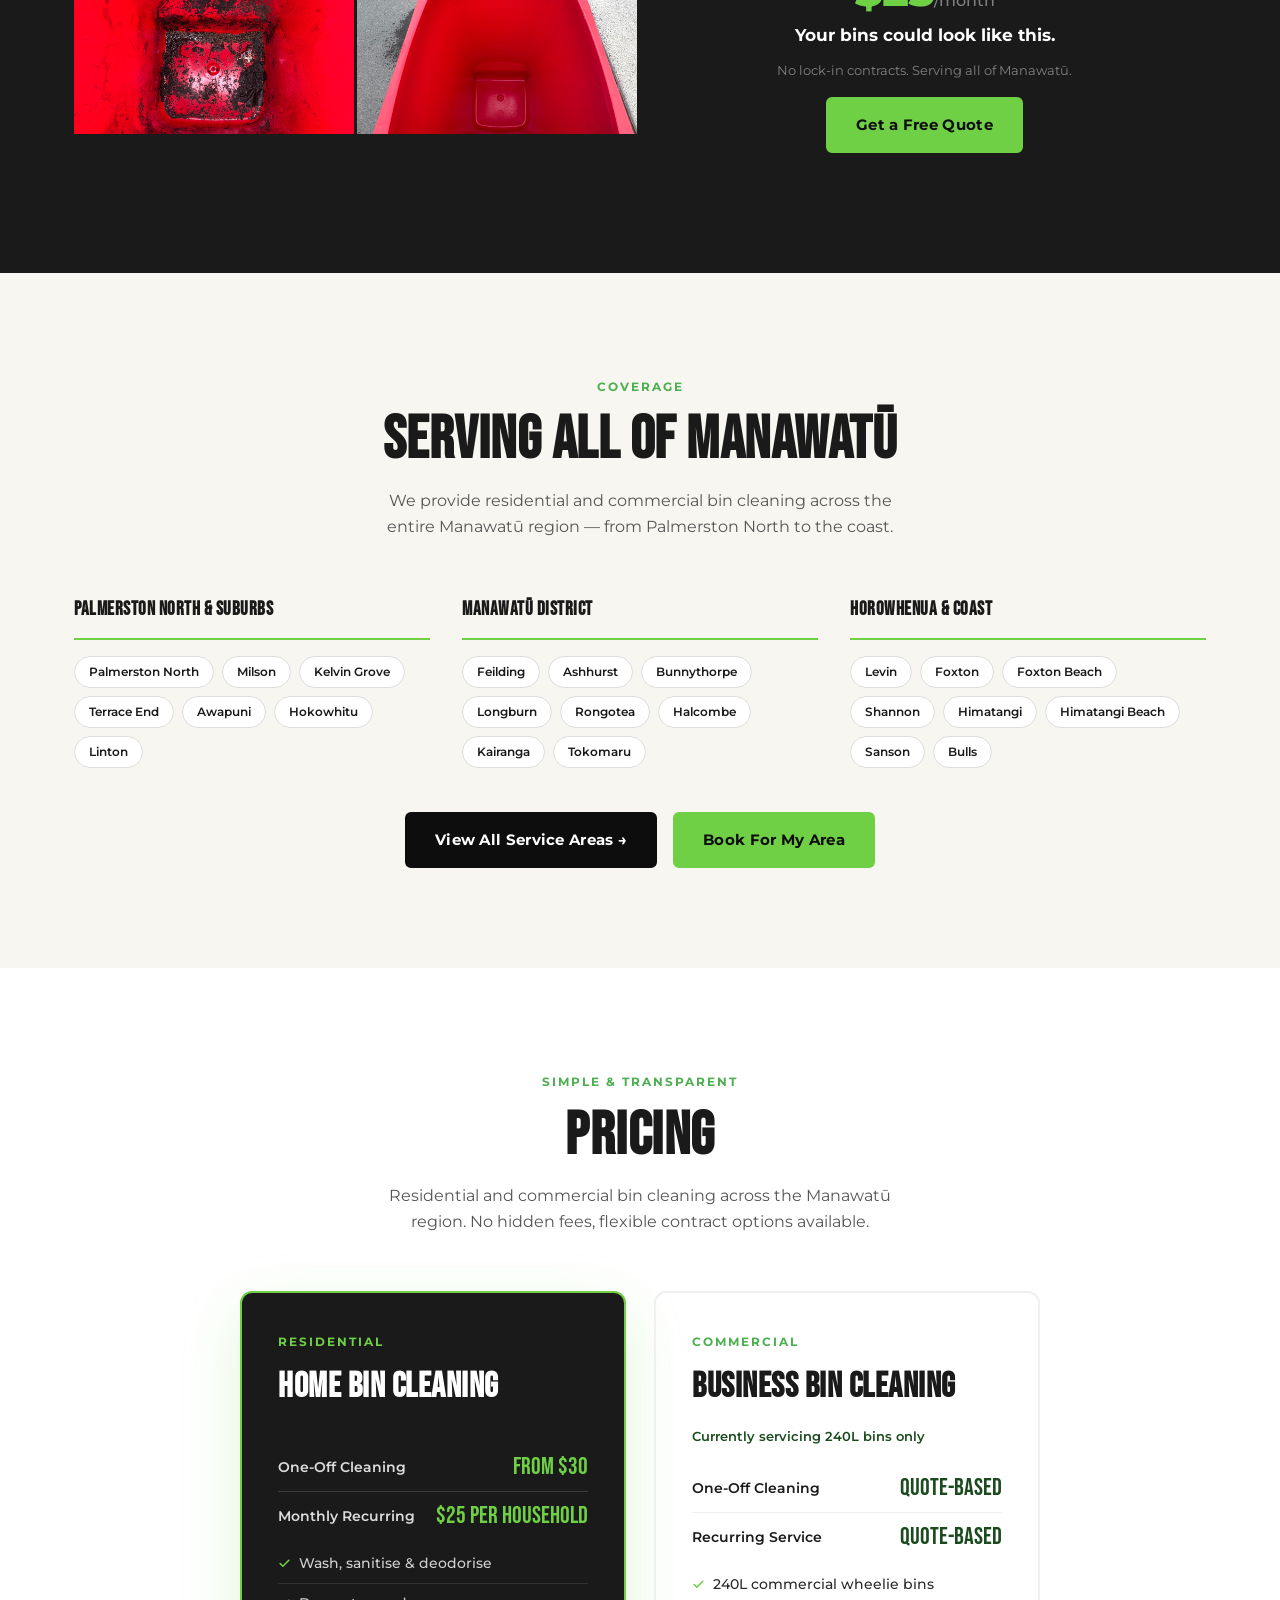
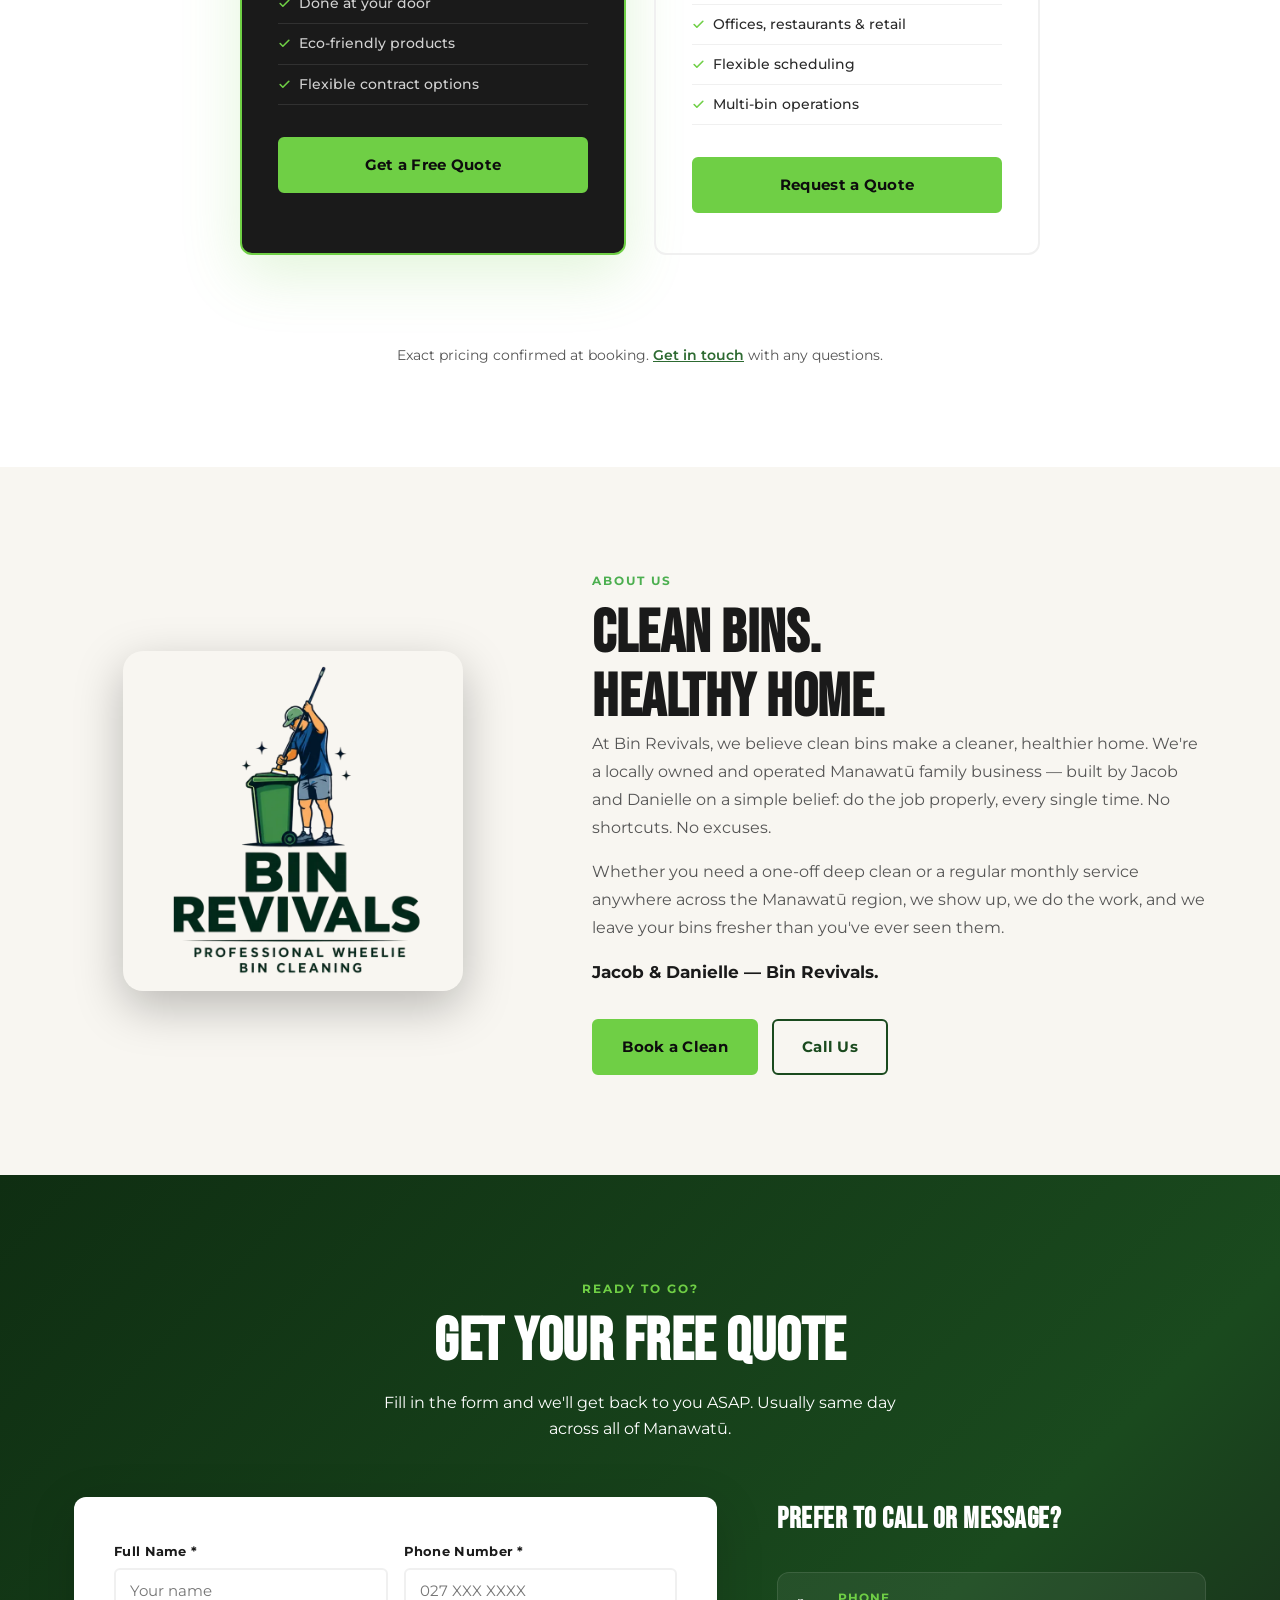
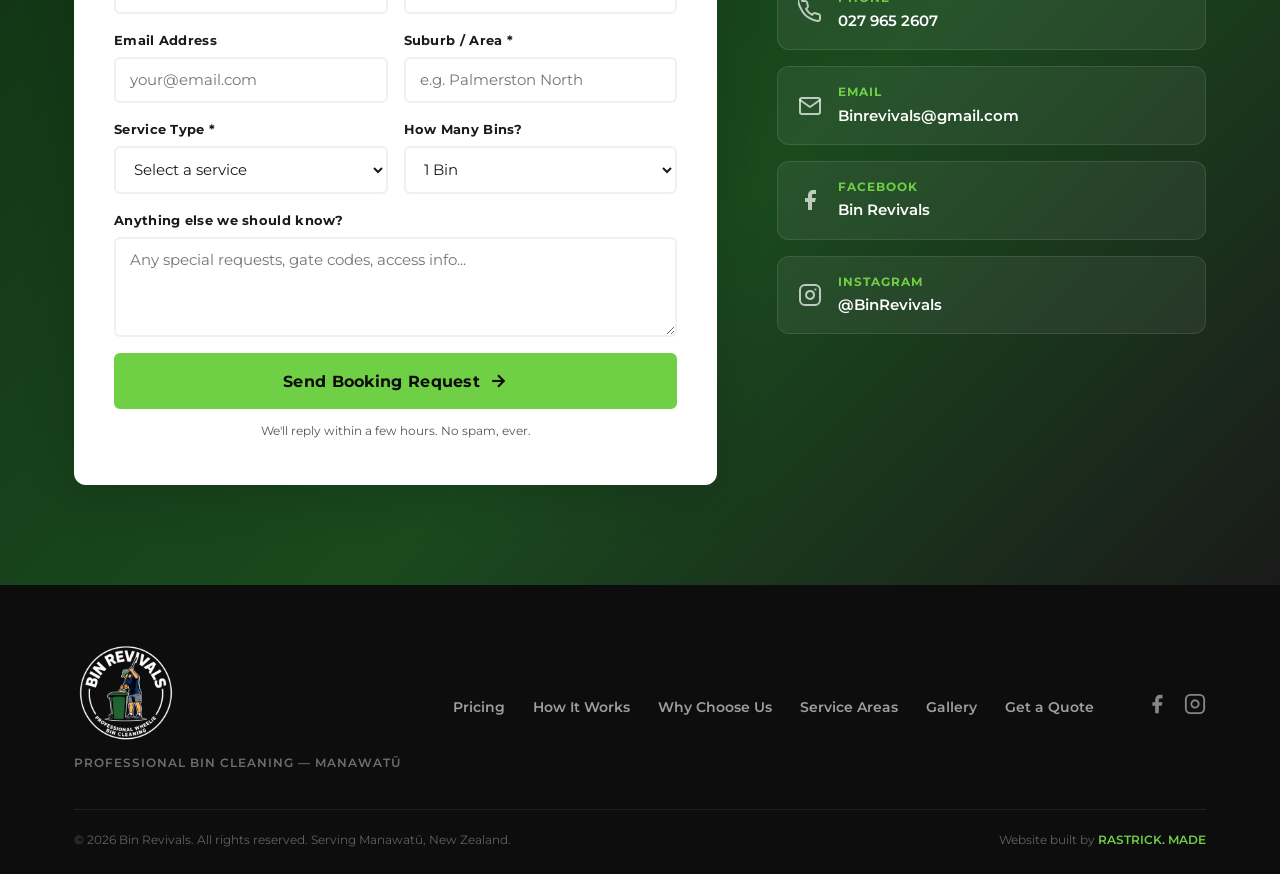
==== commit f48fa090: "Redesign before/after CTA cards — dark premium style, add to how-it-works Replace flat lime-green bo" ====
--- a/bin-revivals/index.html
+++ b/bin-revivals/index.html
@@ -516,10 +516,11 @@
             <span class="ba-badge ba-badge--after">After</span>
           </div>
         </div>
-        <div class="ba-pair" style="align-content:center;background:var(--green-lime);border-radius:4px;overflow:hidden;">
-          <div style="grid-column:1/-1;display:flex;flex-direction:column;align-items:center;justify-content:center;gap:20px;padding:40px 32px;text-align:center;">
-            <p style="font-size:1.15rem;font-weight:700;color:var(--off-black);line-height:1.4;">Your bins could look like this.</p>
-            <p style="font-size:0.9rem;color:var(--off-black);opacity:0.75;">From $25/month. No contracts required.</p>
+        <div class="ba-cta">
+          <div class="ba-cta__inner">
+            <strong class="ba-cta__price">$25<span>/month</span></strong>
+            <p class="ba-cta__heading">Your bins could look like this.</p>
+            <p class="ba-cta__sub">No lock-in contracts. Serving all of Manawatū.</p>
             <a href="#book" class="btn btn--primary">Get a Free Quote</a>
           </div>
         </div>
--- a/bin-revivals/style.css
+++ b/bin-revivals/style.css
@@ -1259,6 +1259,56 @@
 .ba-gallery-cta {
   text-align: center;
   margin-top: 40px;
+}
+
+/* CTA card inside before/after grid */
+.ba-cta {
+  background: var(--off-black);
+  border-radius: 4px;
+  overflow: hidden;
+  display: flex;
+  align-items: stretch;
+  border-top: 4px solid var(--green-lime);
+}
+.ba-cta__inner {
+  display: flex;
+  flex-direction: column;
+  align-items: center;
+  justify-content: center;
+  gap: 12px;
+  padding: 40px 28px;
+  text-align: center;
+  width: 100%;
+}
+.ba-cta__price {
+  display: block;
+  font-size: 2.8rem;
+  font-weight: 800;
+  color: var(--green-lime);
+  line-height: 1;
+  letter-spacing: -0.02em;
+}
+.ba-cta__price span {
+  font-size: 1rem;
+  font-weight: 500;
+  color: rgba(255,255,255,0.45);
+  letter-spacing: 0;
+}
+.ba-cta__heading {
+  font-size: 1.05rem;
+  font-weight: 700;
+  color: var(--white);
+  line-height: 1.4;
+  margin: 0;
+}
+.ba-cta__sub {
+  font-size: 0.82rem;
+  color: rgba(255,255,255,0.45);
+  margin: 0 0 4px;
+}
+@media (max-width: 640px) {
+  .ba-cta__inner { padding: 32px 20px; gap: 10px; }
+  .ba-cta__price { font-size: 2.2rem; }
 }
 
 @media (max-width: 900px) {
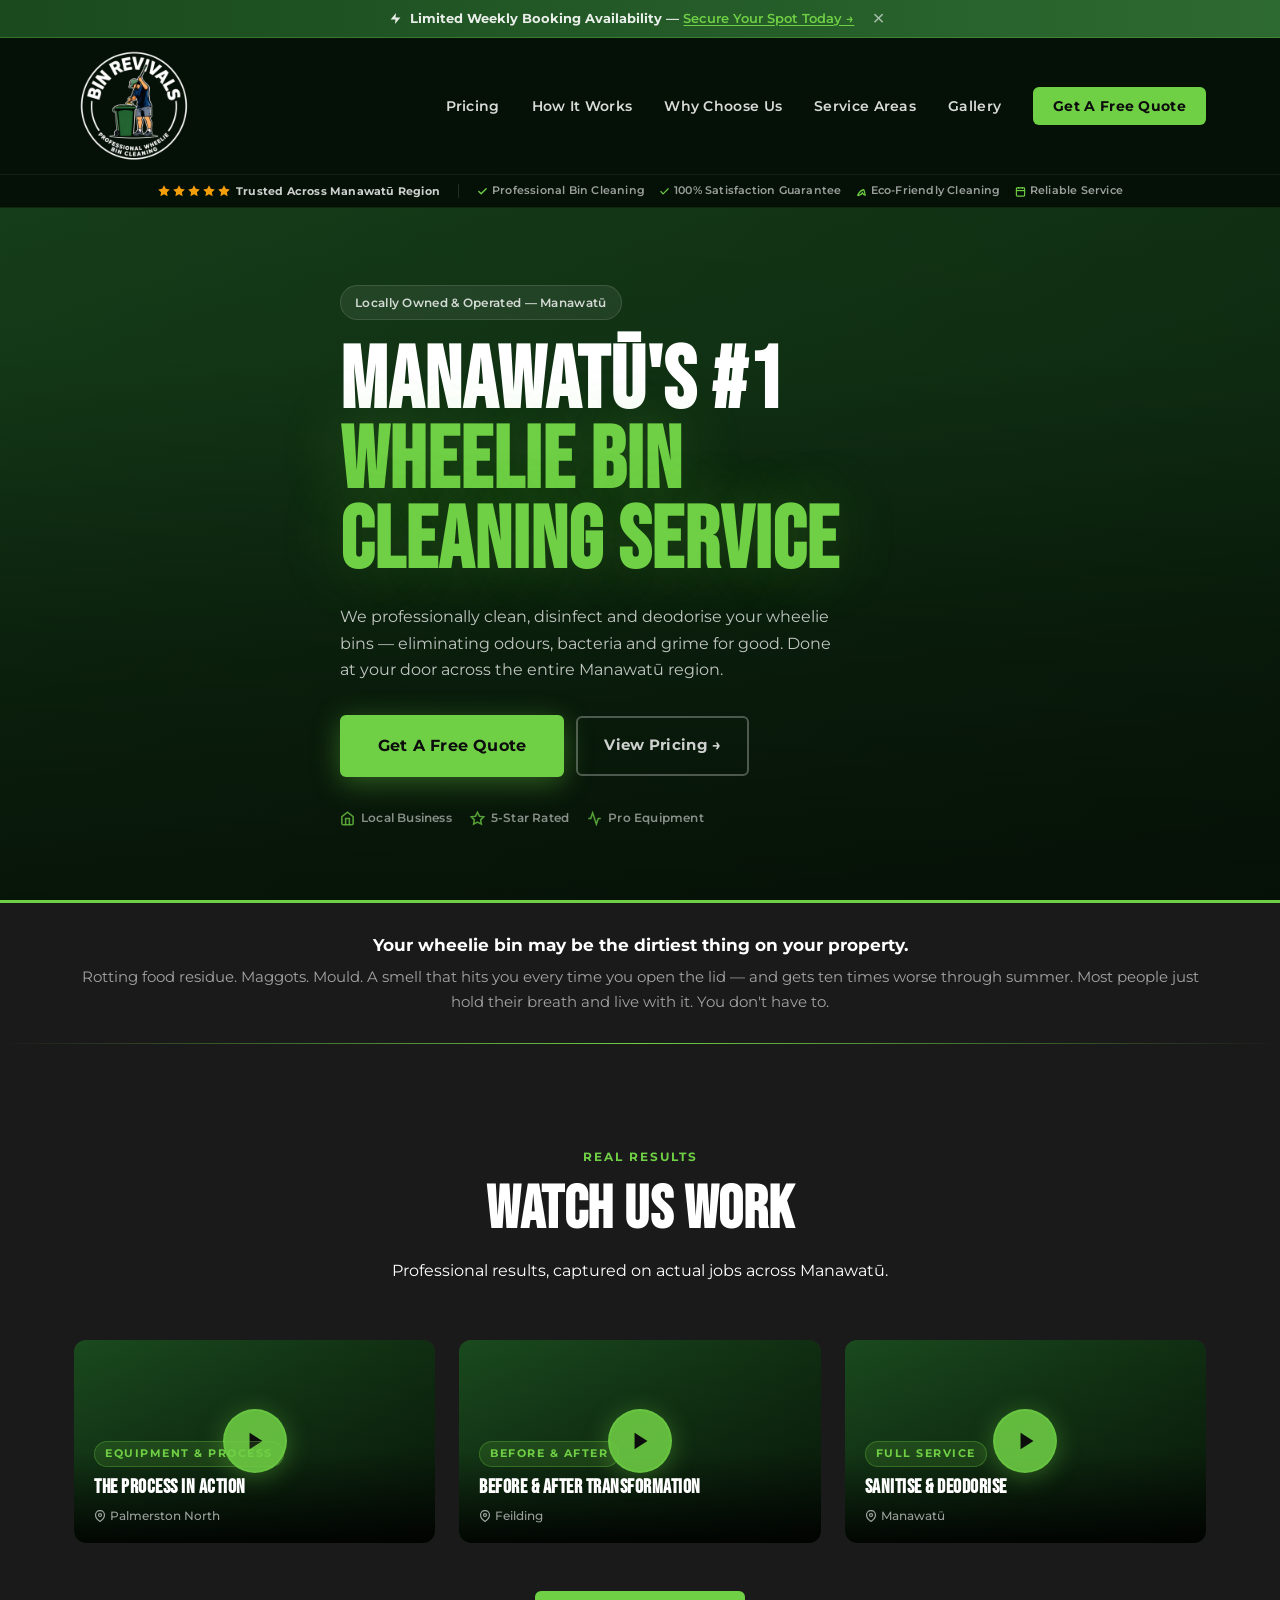
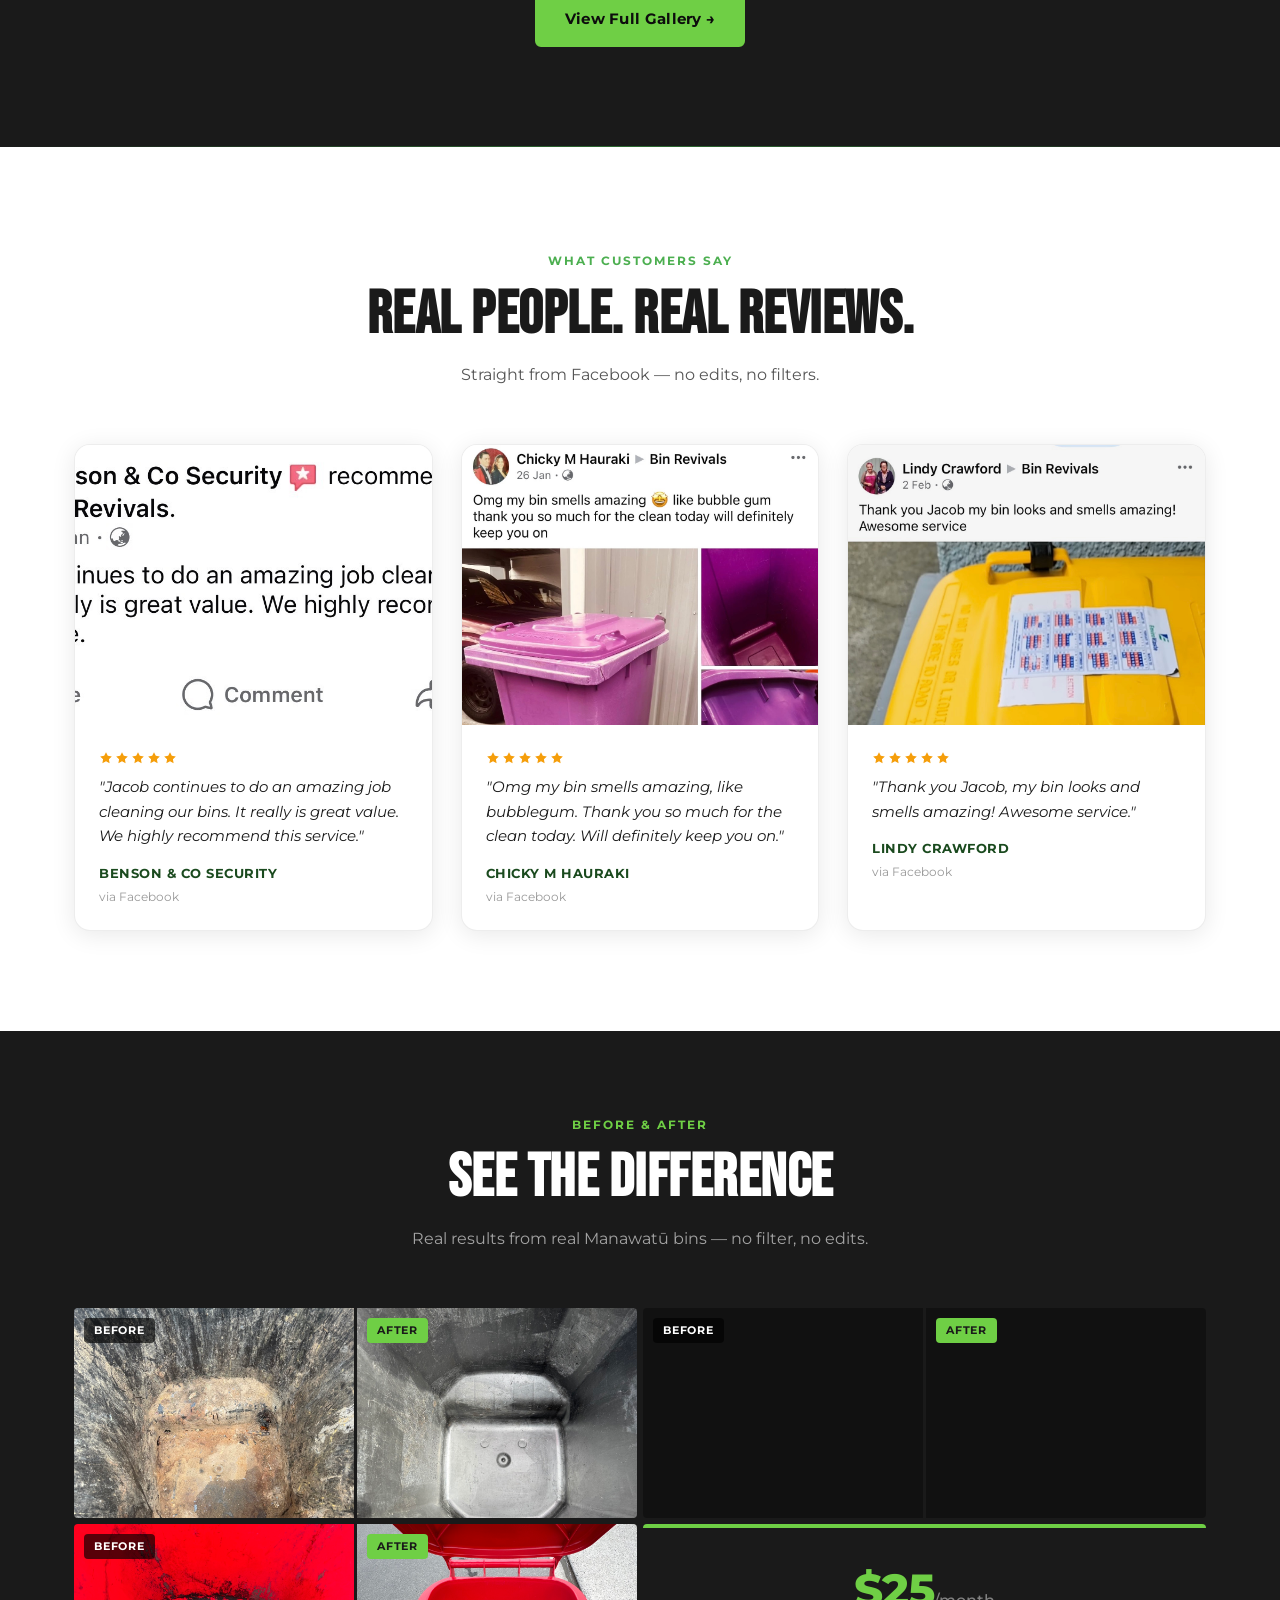
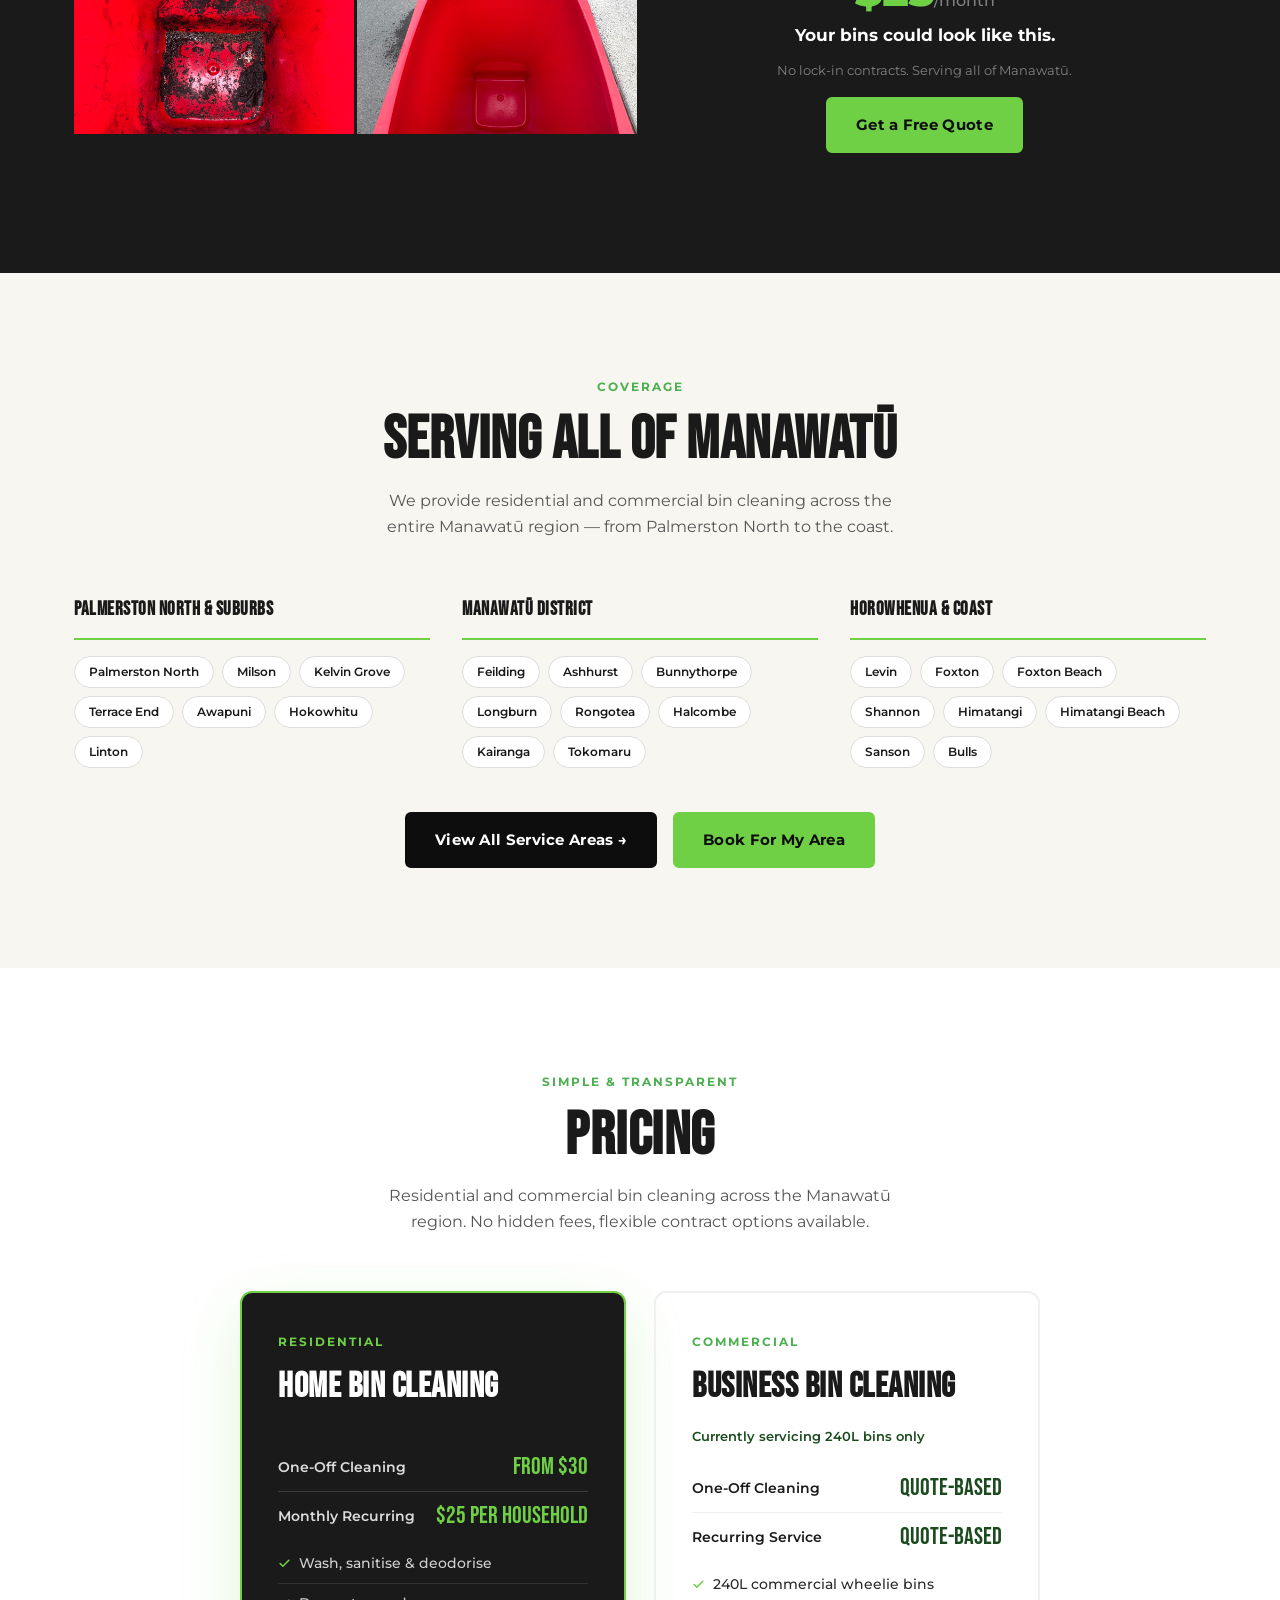
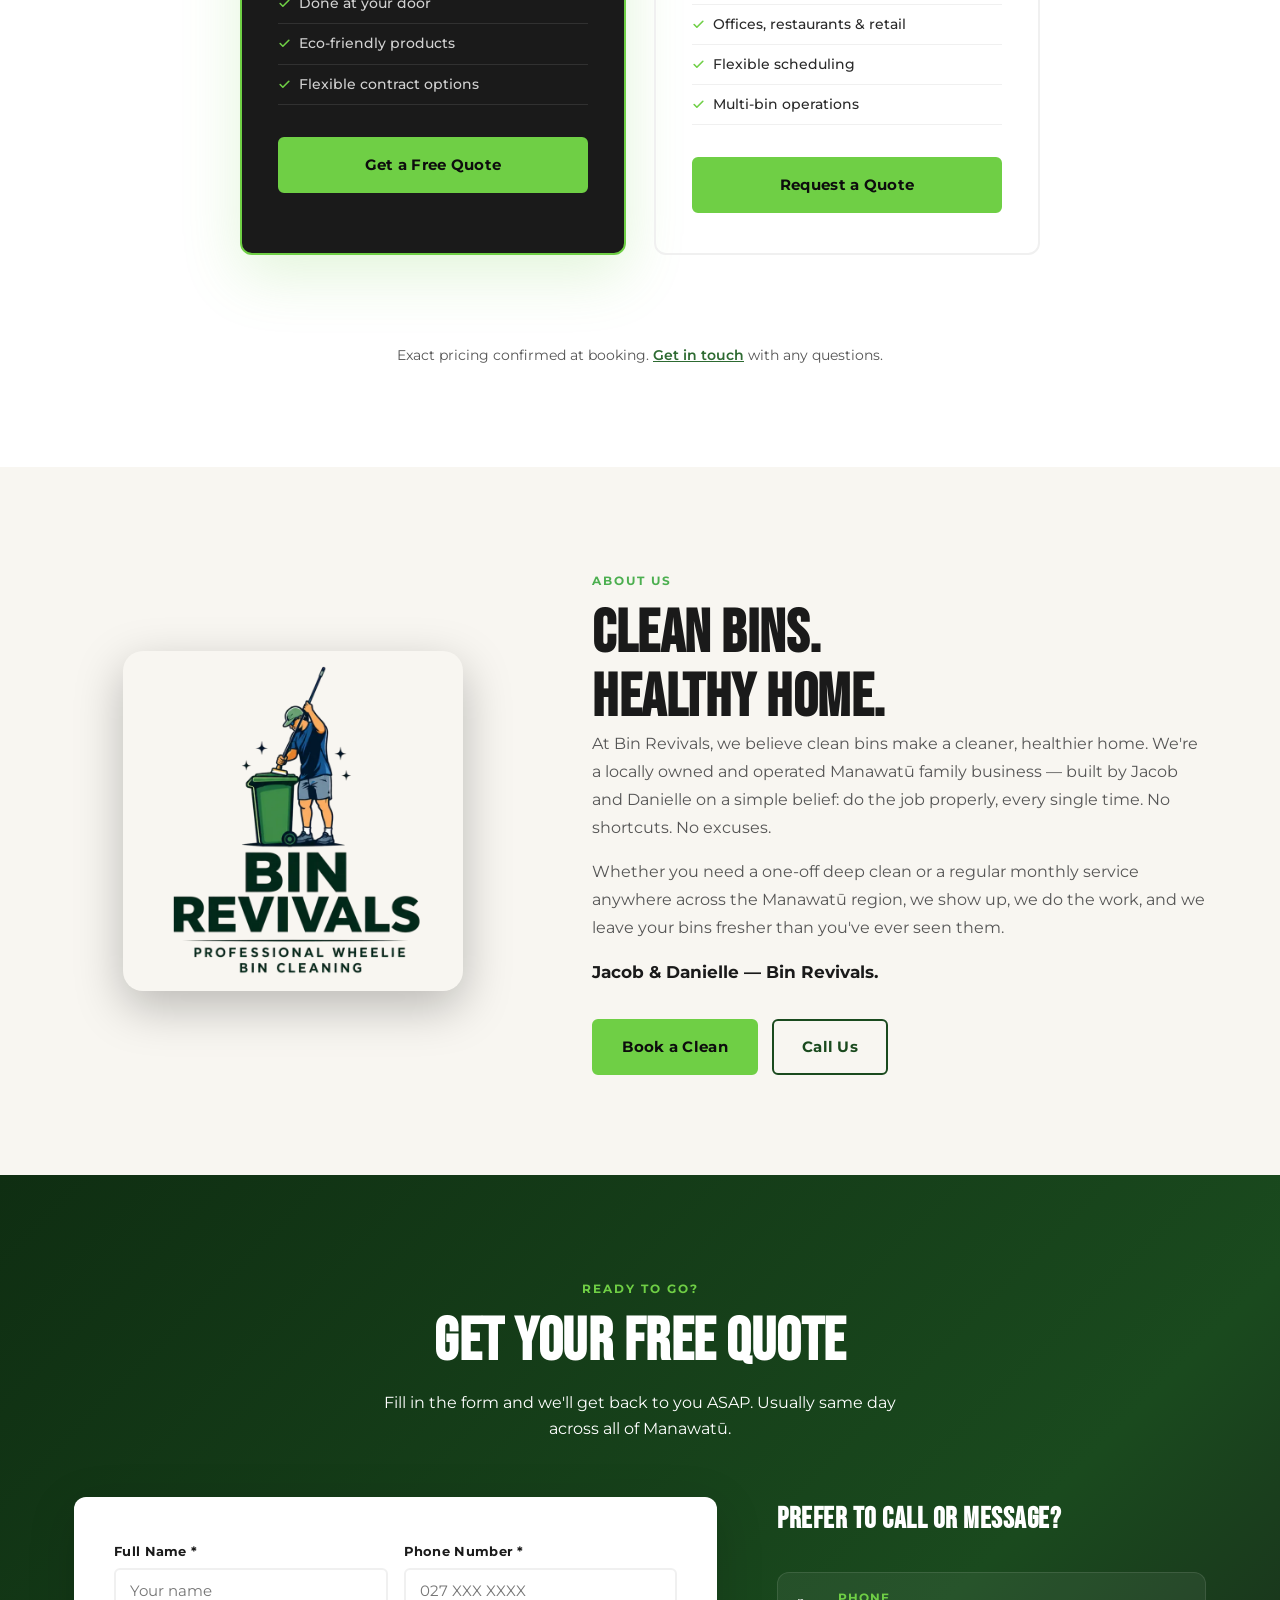
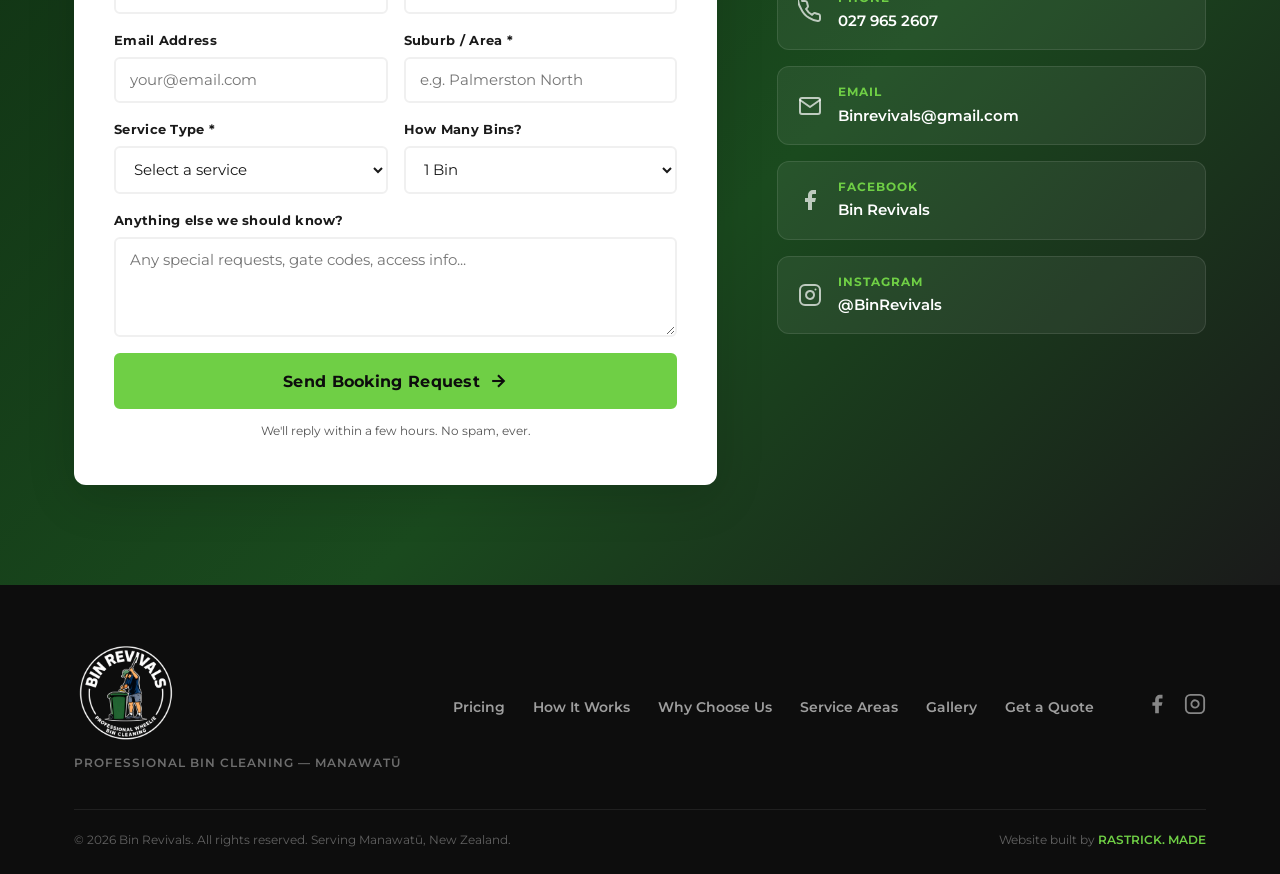
==== commit f8e71bf6: "Fix hero video black screen — wait for canplay before revealing play().then() fires before first fra" ====
--- a/bin-revivals/index.html
+++ b/bin-revivals/index.html
@@ -306,7 +306,7 @@
     <!-- Hero Before-and-After Playlist (plays each video to completion, then crossfades) -->
     <div class="hero__video-wrap">
       <video class="hero__video hero__video--slot" id="heroVideoA"
-             muted playsinline webkit-playsinline preload="none" disablepictureinpicture></video>
+             muted playsinline webkit-playsinline preload="metadata" disablepictureinpicture></video>
       <video class="hero__video hero__video--slot" id="heroVideoB"
              muted playsinline webkit-playsinline preload="none" disablepictureinpicture></video>
       <div class="hero__video-overlay"></div>
--- a/bin-revivals/style.css
+++ b/bin-revivals/style.css
@@ -177,12 +177,10 @@
 }
 
 .nav__logo img {
-  height: 110px;
+  height: 120px;
   width: auto;
-  max-width: 300px;
+  max-width: 320px;
   object-fit: contain;
-  image-rendering: -webkit-optimize-contrast;
-  image-rendering: crisp-edges;
   display: block;
 }
 
@@ -1894,7 +1892,7 @@
   top: 0; left: 0; right: 0;
   z-index: 200;
   background: linear-gradient(90deg, #1a4a1e, #2d6a31);
-  padding: 10px 20px;
+  padding: 6px 20px;
   display: flex;
   align-items: center;
   justify-content: center;
@@ -2197,6 +2195,12 @@
   display: grid;
   grid-template-columns: repeat(3, 1fr);
   gap: 24px;
+}
+.trust-grid--4 {
+  grid-template-columns: repeat(4, 1fr);
+}
+.trust-grid--4 .trust-card {
+  padding: 32px 22px;
 }
 
 .trust-card {
@@ -3152,6 +3156,19 @@
   /* Keep the hairline separator between nav and trust bar rows */
   border-top: 1px solid rgba(255, 255, 255, 0.06);
   border-bottom: 1px solid rgba(111, 207, 69, 0.12);
+  /* Scroll-hide animation */
+  overflow: hidden;
+  max-height: 80px;
+  transition: max-height 0.35s ease, padding 0.35s ease, border-color 0.35s ease, opacity 0.35s ease;
+}
+
+.site-header > .nav-trust-bar.trust-bar--hidden {
+  max-height: 0;
+  padding-top: 0;
+  padding-bottom: 0;
+  border-top-color: transparent;
+  border-bottom-color: transparent;
+  opacity: 0;
 }
 
 /* ── Responsive ───────────────────────────────────────────────────── */
@@ -3168,16 +3185,16 @@
 
 /* Nav logo — scales down on smaller viewports */
 @media (max-width: 1024px) {
-  .nav__logo img { height: 96px; }
+  .nav__logo img { height: 100px; }
 }
 
 @media (max-width: 900px) {
-  .nav__logo img { height: 84px; max-width: 260px; }
+  .nav__logo img { height: 88px; max-width: 270px; }
   .footer__logo  { height: 88px; max-width: 280px; }
 }
 
 @media (max-width: 640px) {
-  .nav__logo img { height: 46px; max-width: 160px; }
+  .nav__logo img { height: 52px; max-width: 180px; }
   .footer__logo  { height: 72px; max-width: 240px; }
 }
 
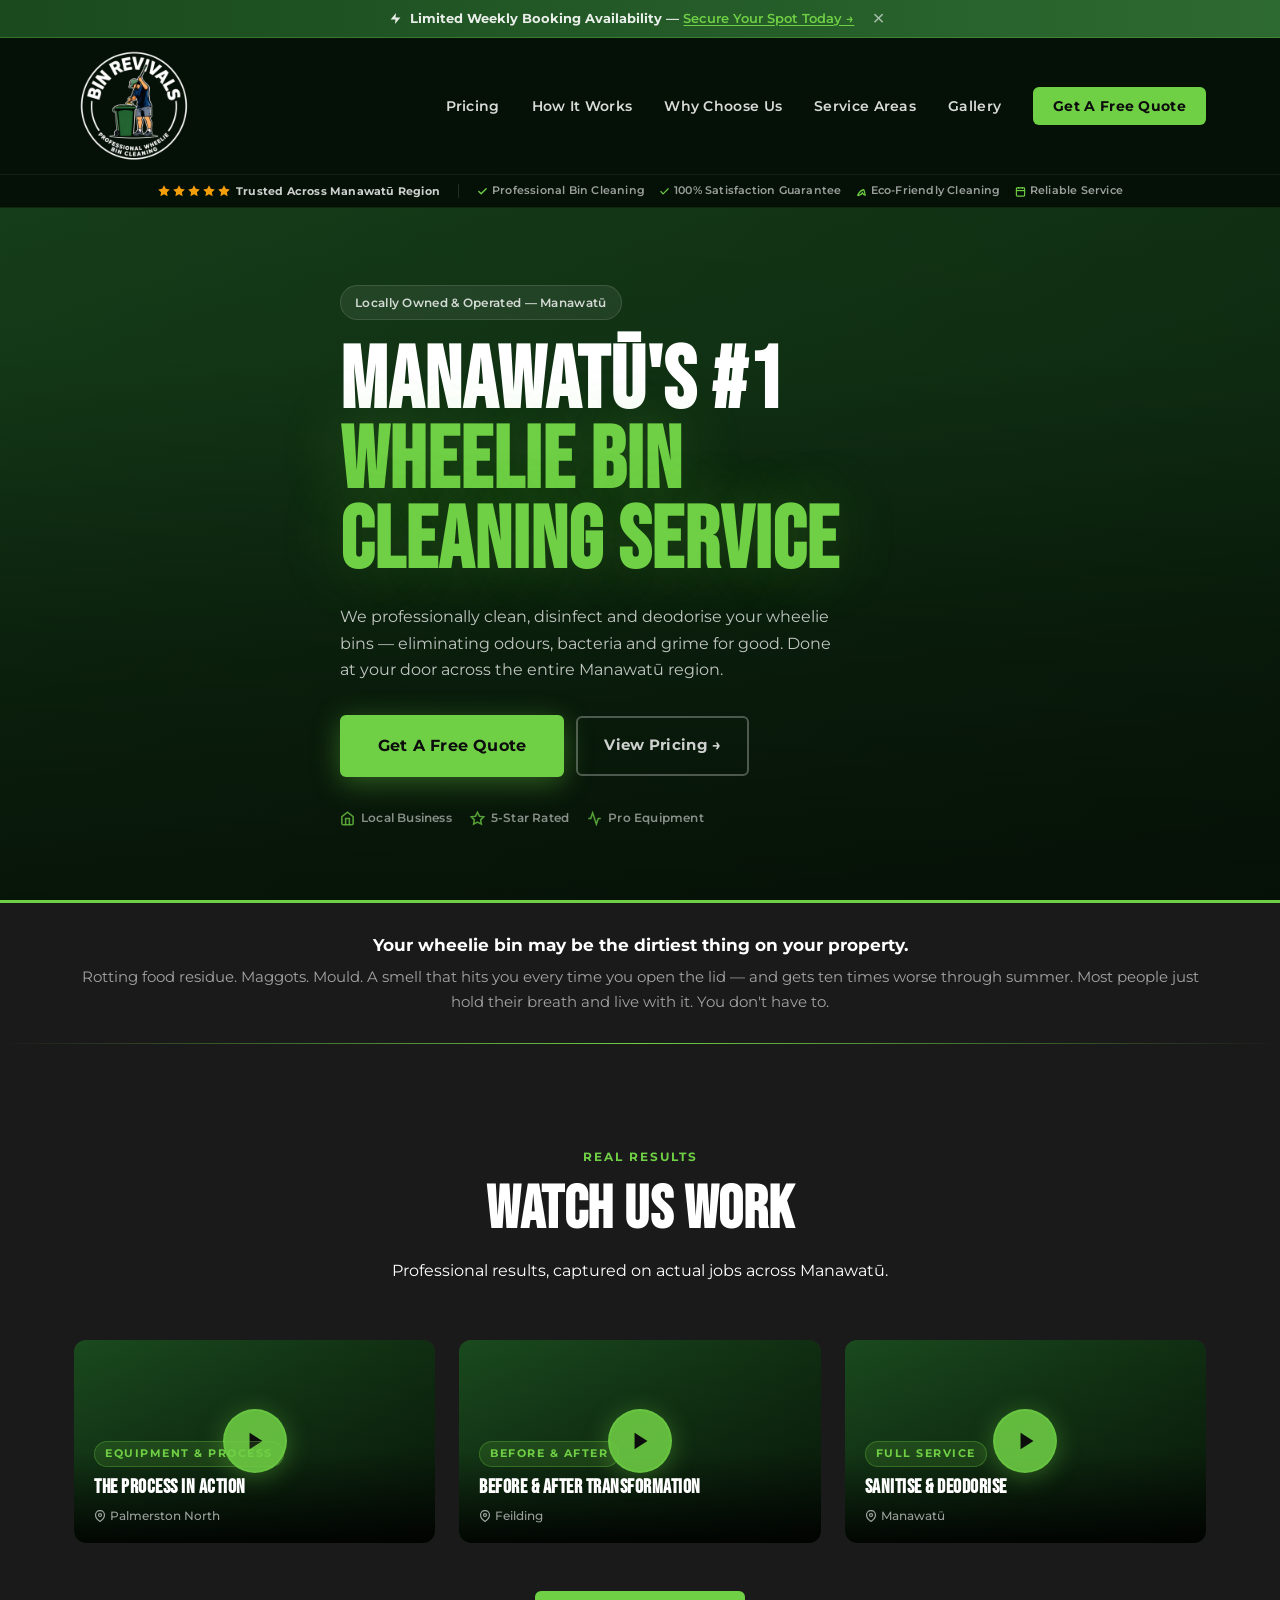
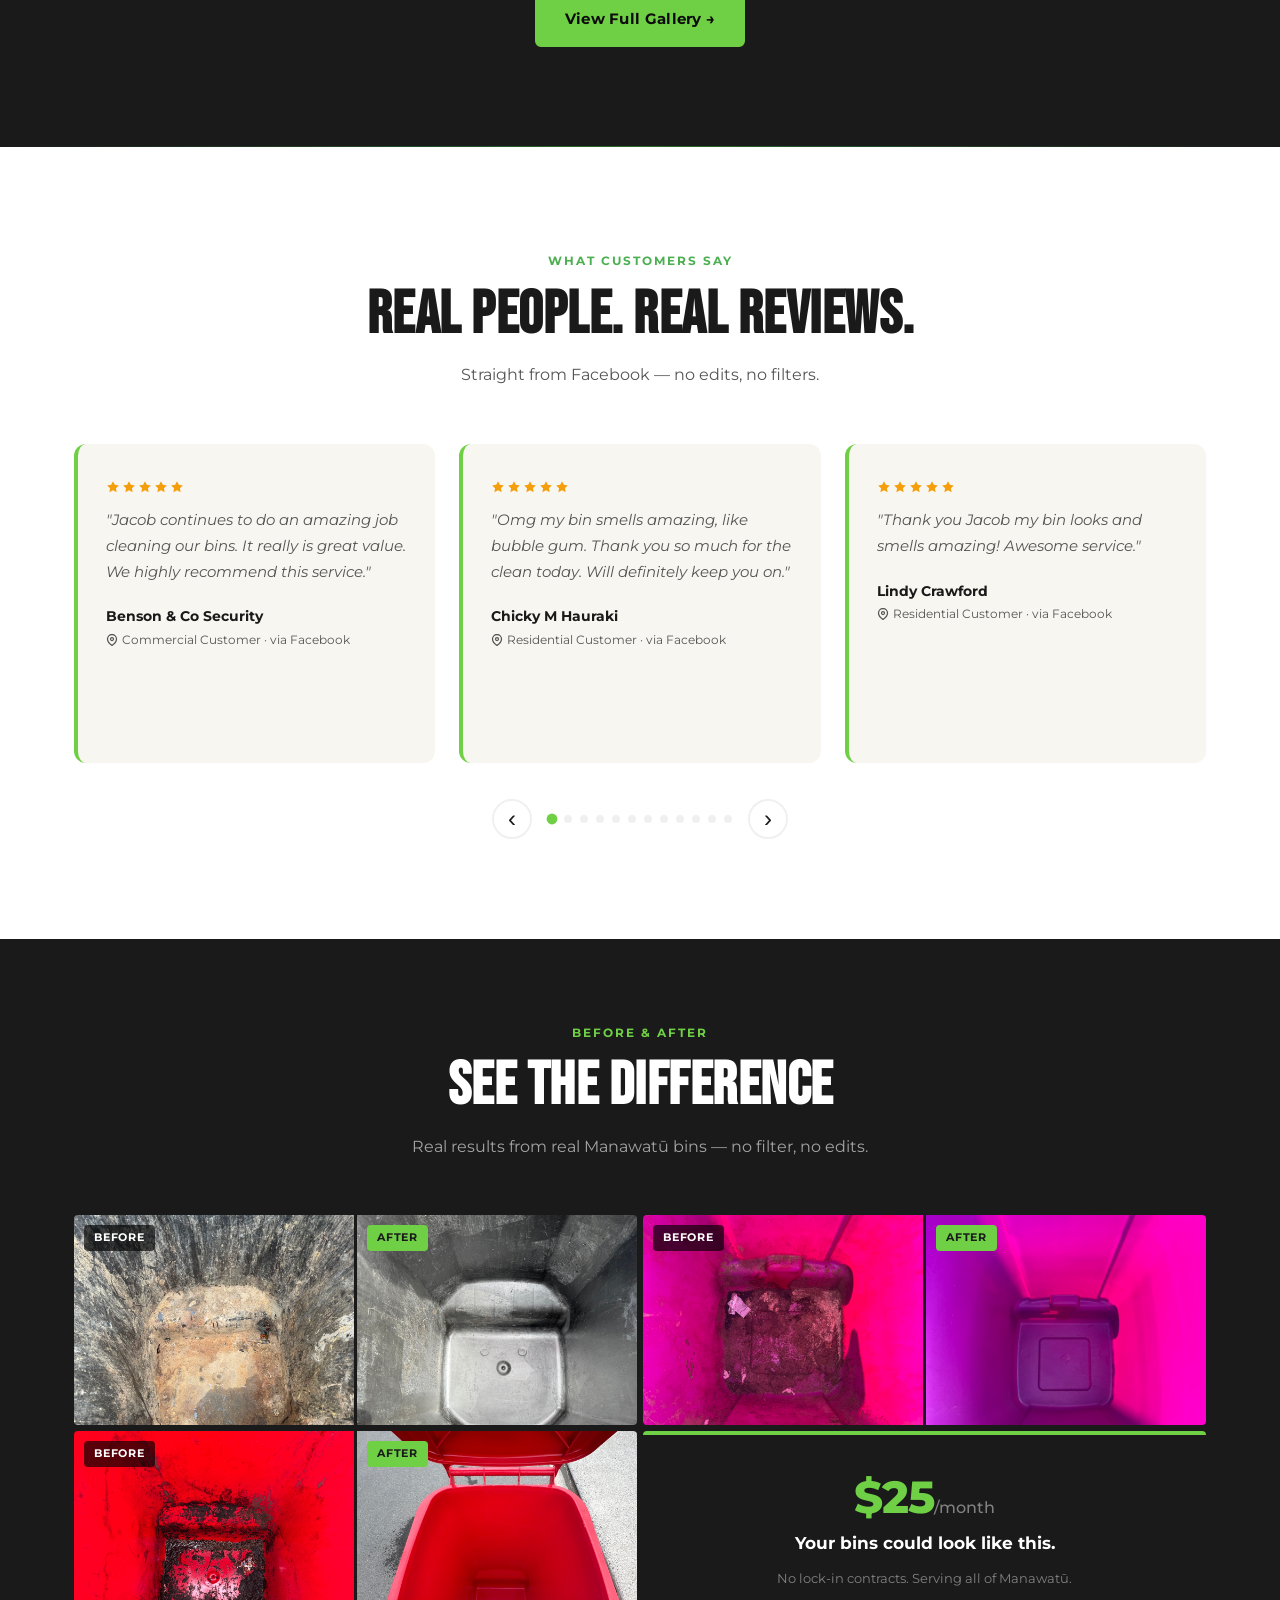
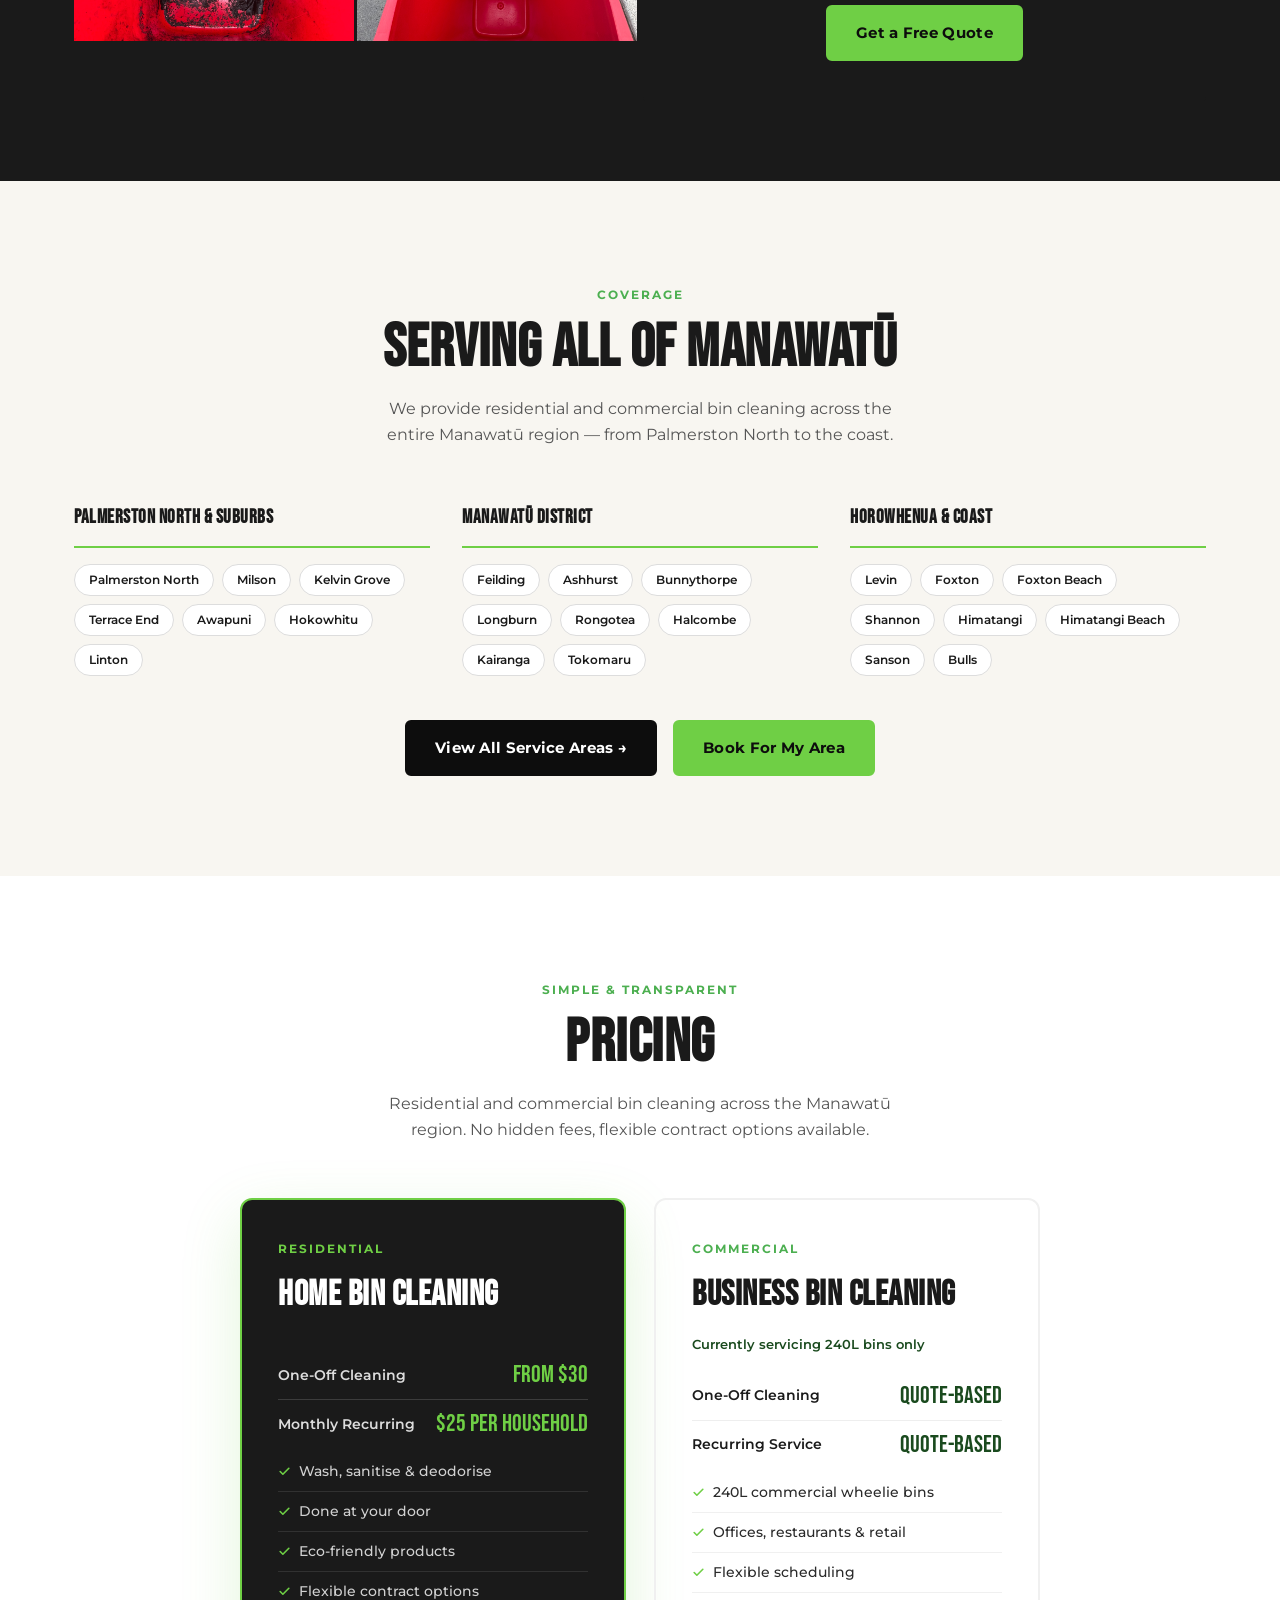
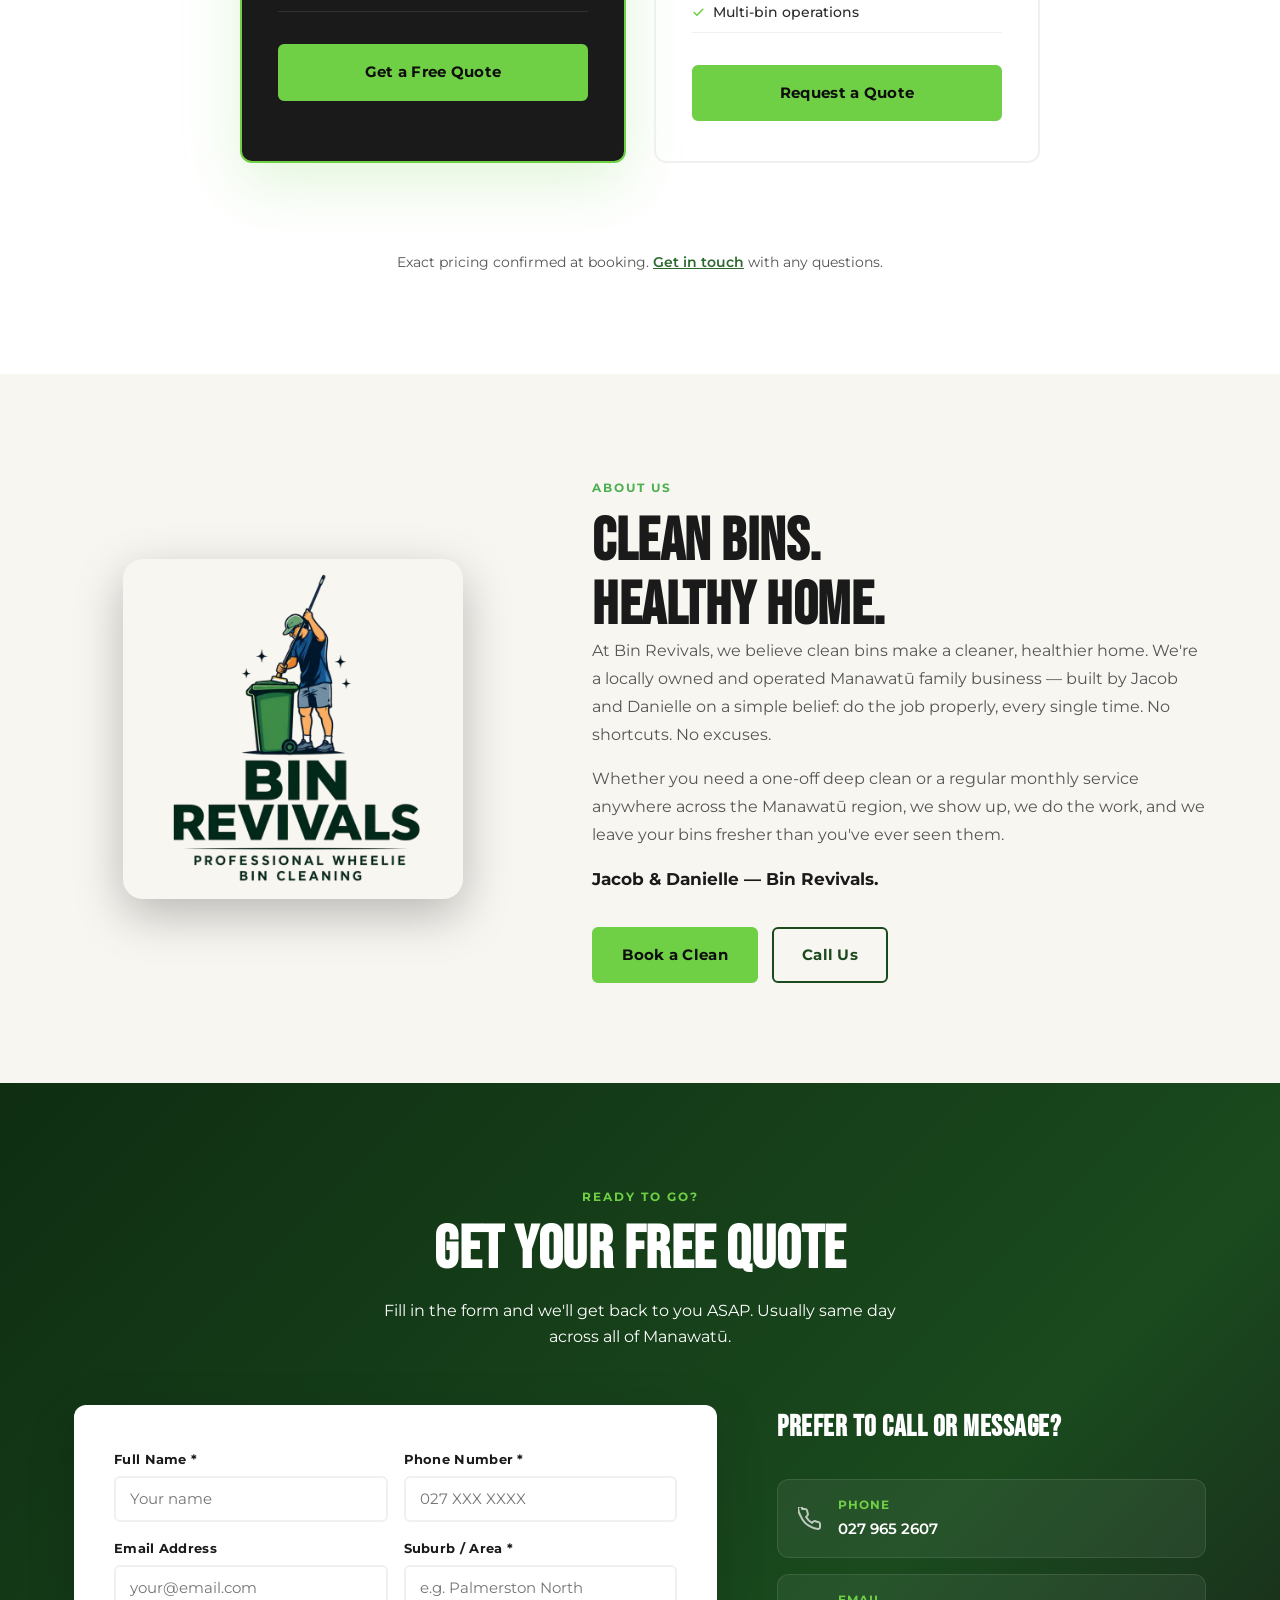
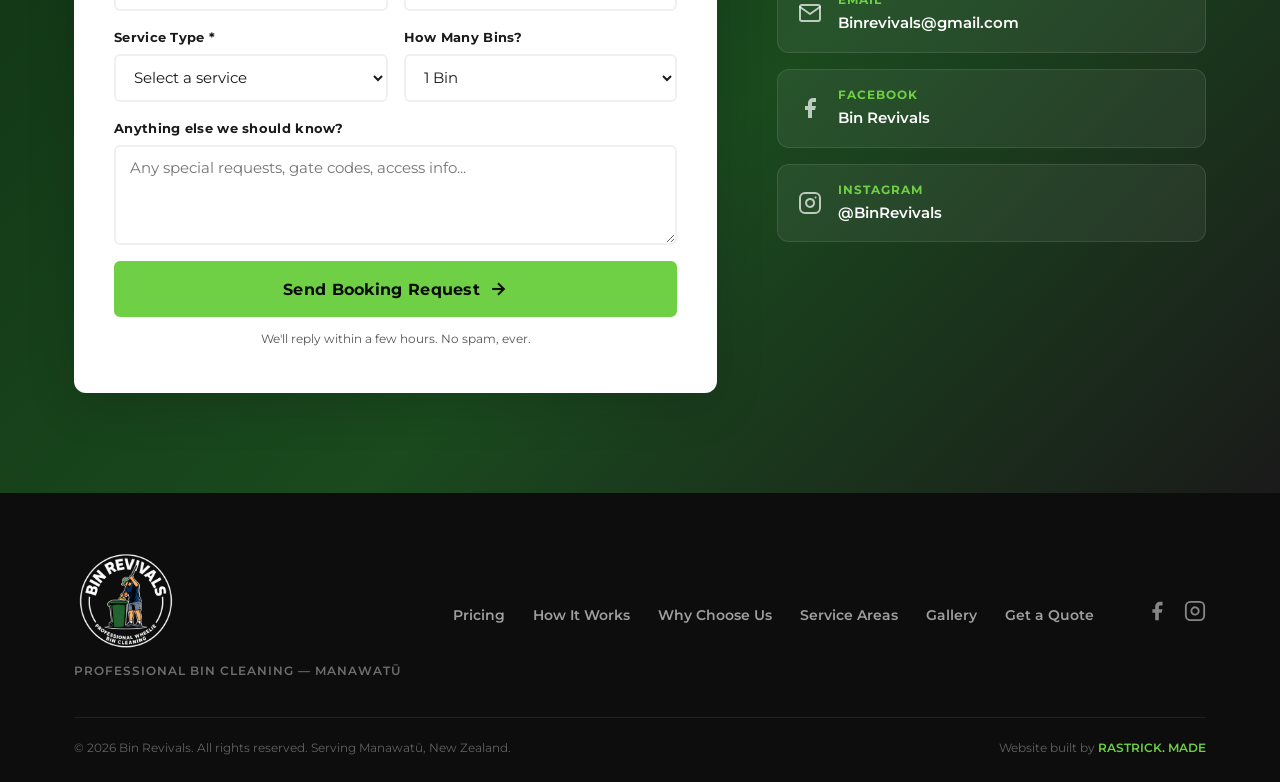
==== commit 711864bb: "Mobile display updates" ====
--- a/bin-revivals/index.html
+++ b/bin-revivals/index.html
@@ -440,39 +440,86 @@
         <h2 class="section-title">Real People. Real Reviews.</h2>
         <p class="section-sub">Straight from Facebook — no edits, no filters.</p>
       </div>
-      <div class="testimonials__grid" id="testimonialsGrid">
-        <div class="testimonial-card">
-          <img src="Reviews/Review3.jpeg" alt="Benson and Co Security recommends Bin Revivals on Facebook" class="testimonial-card__screenshot" loading="lazy" decoding="async" width="1179" height="514" />
-          <div class="testimonial-card__body">
-            <div class="testimonial-card__stars"><svg width="14" height="14" viewBox="0 0 24 24" fill="#f59e0b" aria-hidden="true"><polygon points="12 2 15.09 8.26 22 9.27 17 14.14 18.18 21.02 12 17.77 5.82 21.02 7 14.14 2 9.27 8.91 8.26 12 2"/></svg><svg width="14" height="14" viewBox="0 0 24 24" fill="#f59e0b" aria-hidden="true"><polygon points="12 2 15.09 8.26 22 9.27 17 14.14 18.18 21.02 12 17.77 5.82 21.02 7 14.14 2 9.27 8.91 8.26 12 2"/></svg><svg width="14" height="14" viewBox="0 0 24 24" fill="#f59e0b" aria-hidden="true"><polygon points="12 2 15.09 8.26 22 9.27 17 14.14 18.18 21.02 12 17.77 5.82 21.02 7 14.14 2 9.27 8.91 8.26 12 2"/></svg><svg width="14" height="14" viewBox="0 0 24 24" fill="#f59e0b" aria-hidden="true"><polygon points="12 2 15.09 8.26 22 9.27 17 14.14 18.18 21.02 12 17.77 5.82 21.02 7 14.14 2 9.27 8.91 8.26 12 2"/></svg><svg width="14" height="14" viewBox="0 0 24 24" fill="#f59e0b" aria-hidden="true"><polygon points="12 2 15.09 8.26 22 9.27 17 14.14 18.18 21.02 12 17.77 5.82 21.02 7 14.14 2 9.27 8.91 8.26 12 2"/></svg></div>
-            <p class="testimonial-card__quote">"Jacob continues to do an amazing job cleaning our bins. It really is great value. We highly recommend this service."</p>
-            <p class="testimonial-card__author">Benson &amp; Co Security</p>
-            <p class="testimonial-card__source">via Facebook</p>
-          </div>
-        </div>
-        <div class="testimonial-card">
-          <img src="Reviews/Review2.jpeg" alt="Chicky M Hauraki reviews Bin Revivals on Facebook" class="testimonial-card__screenshot" loading="lazy" decoding="async" width="1178" height="1747" />
-          <div class="testimonial-card__body">
-            <div class="testimonial-card__stars"><svg width="14" height="14" viewBox="0 0 24 24" fill="#f59e0b" aria-hidden="true"><polygon points="12 2 15.09 8.26 22 9.27 17 14.14 18.18 21.02 12 17.77 5.82 21.02 7 14.14 2 9.27 8.91 8.26 12 2"/></svg><svg width="14" height="14" viewBox="0 0 24 24" fill="#f59e0b" aria-hidden="true"><polygon points="12 2 15.09 8.26 22 9.27 17 14.14 18.18 21.02 12 17.77 5.82 21.02 7 14.14 2 9.27 8.91 8.26 12 2"/></svg><svg width="14" height="14" viewBox="0 0 24 24" fill="#f59e0b" aria-hidden="true"><polygon points="12 2 15.09 8.26 22 9.27 17 14.14 18.18 21.02 12 17.77 5.82 21.02 7 14.14 2 9.27 8.91 8.26 12 2"/></svg><svg width="14" height="14" viewBox="0 0 24 24" fill="#f59e0b" aria-hidden="true"><polygon points="12 2 15.09 8.26 22 9.27 17 14.14 18.18 21.02 12 17.77 5.82 21.02 7 14.14 2 9.27 8.91 8.26 12 2"/></svg><svg width="14" height="14" viewBox="0 0 24 24" fill="#f59e0b" aria-hidden="true"><polygon points="12 2 15.09 8.26 22 9.27 17 14.14 18.18 21.02 12 17.77 5.82 21.02 7 14.14 2 9.27 8.91 8.26 12 2"/></svg></div>
-            <p class="testimonial-card__quote">"Omg my bin smells amazing, like bubblegum. Thank you so much for the clean today. Will definitely keep you on."</p>
-            <p class="testimonial-card__author">Chicky M Hauraki</p>
-            <p class="testimonial-card__source">via Facebook</p>
-          </div>
-        </div>
-        <div class="testimonial-card">
-          <img src="Reviews/Review1.jpeg" alt="Lindy Crawford reviews Bin Revivals on Facebook" class="testimonial-card__screenshot" loading="lazy" decoding="async" width="1178" height="1881" />
-          <div class="testimonial-card__body">
-            <div class="testimonial-card__stars"><svg width="14" height="14" viewBox="0 0 24 24" fill="#f59e0b" aria-hidden="true"><polygon points="12 2 15.09 8.26 22 9.27 17 14.14 18.18 21.02 12 17.77 5.82 21.02 7 14.14 2 9.27 8.91 8.26 12 2"/></svg><svg width="14" height="14" viewBox="0 0 24 24" fill="#f59e0b" aria-hidden="true"><polygon points="12 2 15.09 8.26 22 9.27 17 14.14 18.18 21.02 12 17.77 5.82 21.02 7 14.14 2 9.27 8.91 8.26 12 2"/></svg><svg width="14" height="14" viewBox="0 0 24 24" fill="#f59e0b" aria-hidden="true"><polygon points="12 2 15.09 8.26 22 9.27 17 14.14 18.18 21.02 12 17.77 5.82 21.02 7 14.14 2 9.27 8.91 8.26 12 2"/></svg><svg width="14" height="14" viewBox="0 0 24 24" fill="#f59e0b" aria-hidden="true"><polygon points="12 2 15.09 8.26 22 9.27 17 14.14 18.18 21.02 12 17.77 5.82 21.02 7 14.14 2 9.27 8.91 8.26 12 2"/></svg><svg width="14" height="14" viewBox="0 0 24 24" fill="#f59e0b" aria-hidden="true"><polygon points="12 2 15.09 8.26 22 9.27 17 14.14 18.18 21.02 12 17.77 5.82 21.02 7 14.14 2 9.27 8.91 8.26 12 2"/></svg></div>
-            <p class="testimonial-card__quote">"Thank you Jacob, my bin looks and smells amazing! Awesome service."</p>
-            <p class="testimonial-card__author">Lindy Crawford</p>
-            <p class="testimonial-card__source">via Facebook</p>
-          </div>
-        </div>
-      </div>
-      <div class="testimonials__dots" role="tablist" aria-label="Reviews navigation">
-        <button class="testimonials__dot active" aria-label="Review 1" data-index="0"></button>
-        <button class="testimonials__dot" aria-label="Review 2" data-index="1"></button>
-        <button class="testimonials__dot" aria-label="Review 3" data-index="2"></button>
+      <div class="review-carousel" role="region" aria-label="Customer reviews">
+        <div class="review-carousel__track">
+          <div class="review-card">
+            <div class="review-card__stars"><svg width="14" height="14" viewBox="0 0 24 24" fill="#f59e0b" aria-hidden="true"><polygon points="12 2 15.09 8.26 22 9.27 17 14.14 18.18 21.02 12 17.77 5.82 21.02 7 14.14 2 9.27 8.91 8.26 12 2"/></svg><svg width="14" height="14" viewBox="0 0 24 24" fill="#f59e0b" aria-hidden="true"><polygon points="12 2 15.09 8.26 22 9.27 17 14.14 18.18 21.02 12 17.77 5.82 21.02 7 14.14 2 9.27 8.91 8.26 12 2"/></svg><svg width="14" height="14" viewBox="0 0 24 24" fill="#f59e0b" aria-hidden="true"><polygon points="12 2 15.09 8.26 22 9.27 17 14.14 18.18 21.02 12 17.77 5.82 21.02 7 14.14 2 9.27 8.91 8.26 12 2"/></svg><svg width="14" height="14" viewBox="0 0 24 24" fill="#f59e0b" aria-hidden="true"><polygon points="12 2 15.09 8.26 22 9.27 17 14.14 18.18 21.02 12 17.77 5.82 21.02 7 14.14 2 9.27 8.91 8.26 12 2"/></svg><svg width="14" height="14" viewBox="0 0 24 24" fill="#f59e0b" aria-hidden="true"><polygon points="12 2 15.09 8.26 22 9.27 17 14.14 18.18 21.02 12 17.77 5.82 21.02 7 14.14 2 9.27 8.91 8.26 12 2"/></svg></div>
+            <p class="review-card__text">"Jacob continues to do an amazing job cleaning our bins. It really is great value. We highly recommend this service."</p>
+            <p class="review-card__author">Benson &amp; Co Security</p>
+            <p class="review-card__location"><svg width="12" height="12" viewBox="0 0 24 24" fill="none" stroke="currentColor" stroke-width="2.5" stroke-linecap="round" stroke-linejoin="round" aria-hidden="true"><path d="M21 10c0 7-9 13-9 13s-9-6-9-13a9 9 0 0118 0z"/><circle cx="12" cy="10" r="3"/></svg> Commercial Customer · via Facebook</p>
+          </div>
+          <div class="review-card">
+            <div class="review-card__stars"><svg width="14" height="14" viewBox="0 0 24 24" fill="#f59e0b" aria-hidden="true"><polygon points="12 2 15.09 8.26 22 9.27 17 14.14 18.18 21.02 12 17.77 5.82 21.02 7 14.14 2 9.27 8.91 8.26 12 2"/></svg><svg width="14" height="14" viewBox="0 0 24 24" fill="#f59e0b" aria-hidden="true"><polygon points="12 2 15.09 8.26 22 9.27 17 14.14 18.18 21.02 12 17.77 5.82 21.02 7 14.14 2 9.27 8.91 8.26 12 2"/></svg><svg width="14" height="14" viewBox="0 0 24 24" fill="#f59e0b" aria-hidden="true"><polygon points="12 2 15.09 8.26 22 9.27 17 14.14 18.18 21.02 12 17.77 5.82 21.02 7 14.14 2 9.27 8.91 8.26 12 2"/></svg><svg width="14" height="14" viewBox="0 0 24 24" fill="#f59e0b" aria-hidden="true"><polygon points="12 2 15.09 8.26 22 9.27 17 14.14 18.18 21.02 12 17.77 5.82 21.02 7 14.14 2 9.27 8.91 8.26 12 2"/></svg><svg width="14" height="14" viewBox="0 0 24 24" fill="#f59e0b" aria-hidden="true"><polygon points="12 2 15.09 8.26 22 9.27 17 14.14 18.18 21.02 12 17.77 5.82 21.02 7 14.14 2 9.27 8.91 8.26 12 2"/></svg></div>
+            <p class="review-card__text">"Omg my bin smells amazing, like bubble gum. Thank you so much for the clean today. Will definitely keep you on."</p>
+            <p class="review-card__author">Chicky M Hauraki</p>
+            <p class="review-card__location"><svg width="12" height="12" viewBox="0 0 24 24" fill="none" stroke="currentColor" stroke-width="2.5" stroke-linecap="round" stroke-linejoin="round" aria-hidden="true"><path d="M21 10c0 7-9 13-9 13s-9-6-9-13a9 9 0 0118 0z"/><circle cx="12" cy="10" r="3"/></svg> Residential Customer · via Facebook</p>
+          </div>
+          <div class="review-card">
+            <div class="review-card__stars"><svg width="14" height="14" viewBox="0 0 24 24" fill="#f59e0b" aria-hidden="true"><polygon points="12 2 15.09 8.26 22 9.27 17 14.14 18.18 21.02 12 17.77 5.82 21.02 7 14.14 2 9.27 8.91 8.26 12 2"/></svg><svg width="14" height="14" viewBox="0 0 24 24" fill="#f59e0b" aria-hidden="true"><polygon points="12 2 15.09 8.26 22 9.27 17 14.14 18.18 21.02 12 17.77 5.82 21.02 7 14.14 2 9.27 8.91 8.26 12 2"/></svg><svg width="14" height="14" viewBox="0 0 24 24" fill="#f59e0b" aria-hidden="true"><polygon points="12 2 15.09 8.26 22 9.27 17 14.14 18.18 21.02 12 17.77 5.82 21.02 7 14.14 2 9.27 8.91 8.26 12 2"/></svg><svg width="14" height="14" viewBox="0 0 24 24" fill="#f59e0b" aria-hidden="true"><polygon points="12 2 15.09 8.26 22 9.27 17 14.14 18.18 21.02 12 17.77 5.82 21.02 7 14.14 2 9.27 8.91 8.26 12 2"/></svg><svg width="14" height="14" viewBox="0 0 24 24" fill="#f59e0b" aria-hidden="true"><polygon points="12 2 15.09 8.26 22 9.27 17 14.14 18.18 21.02 12 17.77 5.82 21.02 7 14.14 2 9.27 8.91 8.26 12 2"/></svg></div>
+            <p class="review-card__text">"Thank you Jacob my bin looks and smells amazing! Awesome service."</p>
+            <p class="review-card__author">Lindy Crawford</p>
+            <p class="review-card__location"><svg width="12" height="12" viewBox="0 0 24 24" fill="none" stroke="currentColor" stroke-width="2.5" stroke-linecap="round" stroke-linejoin="round" aria-hidden="true"><path d="M21 10c0 7-9 13-9 13s-9-6-9-13a9 9 0 0118 0z"/><circle cx="12" cy="10" r="3"/></svg> Residential Customer · via Facebook</p>
+          </div>
+          <div class="review-card">
+            <div class="review-card__stars"><svg width="14" height="14" viewBox="0 0 24 24" fill="#f59e0b" aria-hidden="true"><polygon points="12 2 15.09 8.26 22 9.27 17 14.14 18.18 21.02 12 17.77 5.82 21.02 7 14.14 2 9.27 8.91 8.26 12 2"/></svg><svg width="14" height="14" viewBox="0 0 24 24" fill="#f59e0b" aria-hidden="true"><polygon points="12 2 15.09 8.26 22 9.27 17 14.14 18.18 21.02 12 17.77 5.82 21.02 7 14.14 2 9.27 8.91 8.26 12 2"/></svg><svg width="14" height="14" viewBox="0 0 24 24" fill="#f59e0b" aria-hidden="true"><polygon points="12 2 15.09 8.26 22 9.27 17 14.14 18.18 21.02 12 17.77 5.82 21.02 7 14.14 2 9.27 8.91 8.26 12 2"/></svg><svg width="14" height="14" viewBox="0 0 24 24" fill="#f59e0b" aria-hidden="true"><polygon points="12 2 15.09 8.26 22 9.27 17 14.14 18.18 21.02 12 17.77 5.82 21.02 7 14.14 2 9.27 8.91 8.26 12 2"/></svg><svg width="14" height="14" viewBox="0 0 24 24" fill="#f59e0b" aria-hidden="true"><polygon points="12 2 15.09 8.26 22 9.27 17 14.14 18.18 21.02 12 17.77 5.82 21.02 7 14.14 2 9.27 8.91 8.26 12 2"/></svg></div>
+            <p class="review-card__text">"Thank you so Jacob! Some great feedback from appreciative kaiako here at our kura. It&#39;s very important to keep our bins clean for hygiene for our tamariki. So this service is very much appreciated! See you next month."</p>
+            <p class="review-card__author">Verified Customer</p>
+            <p class="review-card__location"><svg width="12" height="12" viewBox="0 0 24 24" fill="none" stroke="currentColor" stroke-width="2.5" stroke-linecap="round" stroke-linejoin="round" aria-hidden="true"><path d="M21 10c0 7-9 13-9 13s-9-6-9-13a9 9 0 0118 0z"/><circle cx="12" cy="10" r="3"/></svg> Verified Customer · via Facebook</p>
+          </div>
+          <div class="review-card">
+            <div class="review-card__stars"><svg width="14" height="14" viewBox="0 0 24 24" fill="#f59e0b" aria-hidden="true"><polygon points="12 2 15.09 8.26 22 9.27 17 14.14 18.18 21.02 12 17.77 5.82 21.02 7 14.14 2 9.27 8.91 8.26 12 2"/></svg><svg width="14" height="14" viewBox="0 0 24 24" fill="#f59e0b" aria-hidden="true"><polygon points="12 2 15.09 8.26 22 9.27 17 14.14 18.18 21.02 12 17.77 5.82 21.02 7 14.14 2 9.27 8.91 8.26 12 2"/></svg><svg width="14" height="14" viewBox="0 0 24 24" fill="#f59e0b" aria-hidden="true"><polygon points="12 2 15.09 8.26 22 9.27 17 14.14 18.18 21.02 12 17.77 5.82 21.02 7 14.14 2 9.27 8.91 8.26 12 2"/></svg><svg width="14" height="14" viewBox="0 0 24 24" fill="#f59e0b" aria-hidden="true"><polygon points="12 2 15.09 8.26 22 9.27 17 14.14 18.18 21.02 12 17.77 5.82 21.02 7 14.14 2 9.27 8.91 8.26 12 2"/></svg><svg width="14" height="14" viewBox="0 0 24 24" fill="#f59e0b" aria-hidden="true"><polygon points="12 2 15.09 8.26 22 9.27 17 14.14 18.18 21.02 12 17.77 5.82 21.02 7 14.14 2 9.27 8.91 8.26 12 2"/></svg></div>
+            <p class="review-card__text">"Thank you so much smells so much fresher and looks brand new again. Will definitely be using your service again when it&#39;s needed!!"</p>
+            <p class="review-card__author">Verified Customer</p>
+            <p class="review-card__location"><svg width="12" height="12" viewBox="0 0 24 24" fill="none" stroke="currentColor" stroke-width="2.5" stroke-linecap="round" stroke-linejoin="round" aria-hidden="true"><path d="M21 10c0 7-9 13-9 13s-9-6-9-13a9 9 0 0118 0z"/><circle cx="12" cy="10" r="3"/></svg> Verified Customer · via Facebook</p>
+          </div>
+          <div class="review-card">
+            <div class="review-card__stars"><svg width="14" height="14" viewBox="0 0 24 24" fill="#f59e0b" aria-hidden="true"><polygon points="12 2 15.09 8.26 22 9.27 17 14.14 18.18 21.02 12 17.77 5.82 21.02 7 14.14 2 9.27 8.91 8.26 12 2"/></svg><svg width="14" height="14" viewBox="0 0 24 24" fill="#f59e0b" aria-hidden="true"><polygon points="12 2 15.09 8.26 22 9.27 17 14.14 18.18 21.02 12 17.77 5.82 21.02 7 14.14 2 9.27 8.91 8.26 12 2"/></svg><svg width="14" height="14" viewBox="0 0 24 24" fill="#f59e0b" aria-hidden="true"><polygon points="12 2 15.09 8.26 22 9.27 17 14.14 18.18 21.02 12 17.77 5.82 21.02 7 14.14 2 9.27 8.91 8.26 12 2"/></svg><svg width="14" height="14" viewBox="0 0 24 24" fill="#f59e0b" aria-hidden="true"><polygon points="12 2 15.09 8.26 22 9.27 17 14.14 18.18 21.02 12 17.77 5.82 21.02 7 14.14 2 9.27 8.91 8.26 12 2"/></svg><svg width="14" height="14" viewBox="0 0 24 24" fill="#f59e0b" aria-hidden="true"><polygon points="12 2 15.09 8.26 22 9.27 17 14.14 18.18 21.02 12 17.77 5.82 21.02 7 14.14 2 9.27 8.91 8.26 12 2"/></svg></div>
+            <p class="review-card__text">"Brother mean job! They smell so nice haha. I&#39;ll be spreading the word with whanau and friends for sure bro."</p>
+            <p class="review-card__author">Verified Customer</p>
+            <p class="review-card__location"><svg width="12" height="12" viewBox="0 0 24 24" fill="none" stroke="currentColor" stroke-width="2.5" stroke-linecap="round" stroke-linejoin="round" aria-hidden="true"><path d="M21 10c0 7-9 13-9 13s-9-6-9-13a9 9 0 0118 0z"/><circle cx="12" cy="10" r="3"/></svg> Verified Customer · via Facebook</p>
+          </div>
+          <div class="review-card">
+            <div class="review-card__stars"><svg width="14" height="14" viewBox="0 0 24 24" fill="#f59e0b" aria-hidden="true"><polygon points="12 2 15.09 8.26 22 9.27 17 14.14 18.18 21.02 12 17.77 5.82 21.02 7 14.14 2 9.27 8.91 8.26 12 2"/></svg><svg width="14" height="14" viewBox="0 0 24 24" fill="#f59e0b" aria-hidden="true"><polygon points="12 2 15.09 8.26 22 9.27 17 14.14 18.18 21.02 12 17.77 5.82 21.02 7 14.14 2 9.27 8.91 8.26 12 2"/></svg><svg width="14" height="14" viewBox="0 0 24 24" fill="#f59e0b" aria-hidden="true"><polygon points="12 2 15.09 8.26 22 9.27 17 14.14 18.18 21.02 12 17.77 5.82 21.02 7 14.14 2 9.27 8.91 8.26 12 2"/></svg><svg width="14" height="14" viewBox="0 0 24 24" fill="#f59e0b" aria-hidden="true"><polygon points="12 2 15.09 8.26 22 9.27 17 14.14 18.18 21.02 12 17.77 5.82 21.02 7 14.14 2 9.27 8.91 8.26 12 2"/></svg><svg width="14" height="14" viewBox="0 0 24 24" fill="#f59e0b" aria-hidden="true"><polygon points="12 2 15.09 8.26 22 9.27 17 14.14 18.18 21.02 12 17.77 5.82 21.02 7 14.14 2 9.27 8.91 8.26 12 2"/></svg></div>
+            <p class="review-card__text">"Hi Jacob, thanks so much — I&#39;m really happy with our bins! Awesome job! Will be recommending your service to friends."</p>
+            <p class="review-card__author">Verified Customer</p>
+            <p class="review-card__location"><svg width="12" height="12" viewBox="0 0 24 24" fill="none" stroke="currentColor" stroke-width="2.5" stroke-linecap="round" stroke-linejoin="round" aria-hidden="true"><path d="M21 10c0 7-9 13-9 13s-9-6-9-13a9 9 0 0118 0z"/><circle cx="12" cy="10" r="3"/></svg> Verified Customer · via Facebook</p>
+          </div>
+          <div class="review-card">
+            <div class="review-card__stars"><svg width="14" height="14" viewBox="0 0 24 24" fill="#f59e0b" aria-hidden="true"><polygon points="12 2 15.09 8.26 22 9.27 17 14.14 18.18 21.02 12 17.77 5.82 21.02 7 14.14 2 9.27 8.91 8.26 12 2"/></svg><svg width="14" height="14" viewBox="0 0 24 24" fill="#f59e0b" aria-hidden="true"><polygon points="12 2 15.09 8.26 22 9.27 17 14.14 18.18 21.02 12 17.77 5.82 21.02 7 14.14 2 9.27 8.91 8.26 12 2"/></svg><svg width="14" height="14" viewBox="0 0 24 24" fill="#f59e0b" aria-hidden="true"><polygon points="12 2 15.09 8.26 22 9.27 17 14.14 18.18 21.02 12 17.77 5.82 21.02 7 14.14 2 9.27 8.91 8.26 12 2"/></svg><svg width="14" height="14" viewBox="0 0 24 24" fill="#f59e0b" aria-hidden="true"><polygon points="12 2 15.09 8.26 22 9.27 17 14.14 18.18 21.02 12 17.77 5.82 21.02 7 14.14 2 9.27 8.91 8.26 12 2"/></svg><svg width="14" height="14" viewBox="0 0 24 24" fill="#f59e0b" aria-hidden="true"><polygon points="12 2 15.09 8.26 22 9.27 17 14.14 18.18 21.02 12 17.77 5.82 21.02 7 14.14 2 9.27 8.91 8.26 12 2"/></svg></div>
+            <p class="review-card__text">"Thanks Jacob! The bins look brand new and you lightened the mental load heading into the new year. Will defs look into future services."</p>
+            <p class="review-card__author">Verified Customer</p>
+            <p class="review-card__location"><svg width="12" height="12" viewBox="0 0 24 24" fill="none" stroke="currentColor" stroke-width="2.5" stroke-linecap="round" stroke-linejoin="round" aria-hidden="true"><path d="M21 10c0 7-9 13-9 13s-9-6-9-13a9 9 0 0118 0z"/><circle cx="12" cy="10" r="3"/></svg> Verified Customer · via Facebook</p>
+          </div>
+          <div class="review-card">
+            <div class="review-card__stars"><svg width="14" height="14" viewBox="0 0 24 24" fill="#f59e0b" aria-hidden="true"><polygon points="12 2 15.09 8.26 22 9.27 17 14.14 18.18 21.02 12 17.77 5.82 21.02 7 14.14 2 9.27 8.91 8.26 12 2"/></svg><svg width="14" height="14" viewBox="0 0 24 24" fill="#f59e0b" aria-hidden="true"><polygon points="12 2 15.09 8.26 22 9.27 17 14.14 18.18 21.02 12 17.77 5.82 21.02 7 14.14 2 9.27 8.91 8.26 12 2"/></svg><svg width="14" height="14" viewBox="0 0 24 24" fill="#f59e0b" aria-hidden="true"><polygon points="12 2 15.09 8.26 22 9.27 17 14.14 18.18 21.02 12 17.77 5.82 21.02 7 14.14 2 9.27 8.91 8.26 12 2"/></svg><svg width="14" height="14" viewBox="0 0 24 24" fill="#f59e0b" aria-hidden="true"><polygon points="12 2 15.09 8.26 22 9.27 17 14.14 18.18 21.02 12 17.77 5.82 21.02 7 14.14 2 9.27 8.91 8.26 12 2"/></svg><svg width="14" height="14" viewBox="0 0 24 24" fill="#f59e0b" aria-hidden="true"><polygon points="12 2 15.09 8.26 22 9.27 17 14.14 18.18 21.02 12 17.77 5.82 21.02 7 14.14 2 9.27 8.91 8.26 12 2"/></svg></div>
+            <p class="review-card__text">"Wow the bin looks amazing, you have done a fantastic job, I don&#39;t want to put rubbish in it lol. Appreciate all your hard work."</p>
+            <p class="review-card__author">Verified Customer</p>
+            <p class="review-card__location"><svg width="12" height="12" viewBox="0 0 24 24" fill="none" stroke="currentColor" stroke-width="2.5" stroke-linecap="round" stroke-linejoin="round" aria-hidden="true"><path d="M21 10c0 7-9 13-9 13s-9-6-9-13a9 9 0 0118 0z"/><circle cx="12" cy="10" r="3"/></svg> Verified Customer · via Facebook</p>
+          </div>
+          <div class="review-card">
+            <div class="review-card__stars"><svg width="14" height="14" viewBox="0 0 24 24" fill="#f59e0b" aria-hidden="true"><polygon points="12 2 15.09 8.26 22 9.27 17 14.14 18.18 21.02 12 17.77 5.82 21.02 7 14.14 2 9.27 8.91 8.26 12 2"/></svg><svg width="14" height="14" viewBox="0 0 24 24" fill="#f59e0b" aria-hidden="true"><polygon points="12 2 15.09 8.26 22 9.27 17 14.14 18.18 21.02 12 17.77 5.82 21.02 7 14.14 2 9.27 8.91 8.26 12 2"/></svg><svg width="14" height="14" viewBox="0 0 24 24" fill="#f59e0b" aria-hidden="true"><polygon points="12 2 15.09 8.26 22 9.27 17 14.14 18.18 21.02 12 17.77 5.82 21.02 7 14.14 2 9.27 8.91 8.26 12 2"/></svg><svg width="14" height="14" viewBox="0 0 24 24" fill="#f59e0b" aria-hidden="true"><polygon points="12 2 15.09 8.26 22 9.27 17 14.14 18.18 21.02 12 17.77 5.82 21.02 7 14.14 2 9.27 8.91 8.26 12 2"/></svg><svg width="14" height="14" viewBox="0 0 24 24" fill="#f59e0b" aria-hidden="true"><polygon points="12 2 15.09 8.26 22 9.27 17 14.14 18.18 21.02 12 17.77 5.82 21.02 7 14.14 2 9.27 8.91 8.26 12 2"/></svg></div>
+            <p class="review-card__text">"Hey Jacob thanks so much! Our bin couldn&#39;t look better."</p>
+            <p class="review-card__author">Verified Customer</p>
+            <p class="review-card__location"><svg width="12" height="12" viewBox="0 0 24 24" fill="none" stroke="currentColor" stroke-width="2.5" stroke-linecap="round" stroke-linejoin="round" aria-hidden="true"><path d="M21 10c0 7-9 13-9 13s-9-6-9-13a9 9 0 0118 0z"/><circle cx="12" cy="10" r="3"/></svg> Verified Customer · via Facebook</p>
+          </div>
+          <div class="review-card">
+            <div class="review-card__stars"><svg width="14" height="14" viewBox="0 0 24 24" fill="#f59e0b" aria-hidden="true"><polygon points="12 2 15.09 8.26 22 9.27 17 14.14 18.18 21.02 12 17.77 5.82 21.02 7 14.14 2 9.27 8.91 8.26 12 2"/></svg><svg width="14" height="14" viewBox="0 0 24 24" fill="#f59e0b" aria-hidden="true"><polygon points="12 2 15.09 8.26 22 9.27 17 14.14 18.18 21.02 12 17.77 5.82 21.02 7 14.14 2 9.27 8.91 8.26 12 2"/></svg><svg width="14" height="14" viewBox="0 0 24 24" fill="#f59e0b" aria-hidden="true"><polygon points="12 2 15.09 8.26 22 9.27 17 14.14 18.18 21.02 12 17.77 5.82 21.02 7 14.14 2 9.27 8.91 8.26 12 2"/></svg><svg width="14" height="14" viewBox="0 0 24 24" fill="#f59e0b" aria-hidden="true"><polygon points="12 2 15.09 8.26 22 9.27 17 14.14 18.18 21.02 12 17.77 5.82 21.02 7 14.14 2 9.27 8.91 8.26 12 2"/></svg><svg width="14" height="14" viewBox="0 0 24 24" fill="#f59e0b" aria-hidden="true"><polygon points="12 2 15.09 8.26 22 9.27 17 14.14 18.18 21.02 12 17.77 5.82 21.02 7 14.14 2 9.27 8.91 8.26 12 2"/></svg></div>
+            <p class="review-card__text">"You have honestly done a fantastic job! Like a brand new bin. We&#39;ll definitely be asking for you again when we need to. Thanks again, really appreciate it."</p>
+            <p class="review-card__author">Verified Customer</p>
+            <p class="review-card__location"><svg width="12" height="12" viewBox="0 0 24 24" fill="none" stroke="currentColor" stroke-width="2.5" stroke-linecap="round" stroke-linejoin="round" aria-hidden="true"><path d="M21 10c0 7-9 13-9 13s-9-6-9-13a9 9 0 0118 0z"/><circle cx="12" cy="10" r="3"/></svg> Verified Customer · via Facebook</p>
+          </div>
+          <div class="review-card">
+            <div class="review-card__stars"><svg width="14" height="14" viewBox="0 0 24 24" fill="#f59e0b" aria-hidden="true"><polygon points="12 2 15.09 8.26 22 9.27 17 14.14 18.18 21.02 12 17.77 5.82 21.02 7 14.14 2 9.27 8.91 8.26 12 2"/></svg><svg width="14" height="14" viewBox="0 0 24 24" fill="#f59e0b" aria-hidden="true"><polygon points="12 2 15.09 8.26 22 9.27 17 14.14 18.18 21.02 12 17.77 5.82 21.02 7 14.14 2 9.27 8.91 8.26 12 2"/></svg><svg width="14" height="14" viewBox="0 0 24 24" fill="#f59e0b" aria-hidden="true"><polygon points="12 2 15.09 8.26 22 9.27 17 14.14 18.18 21.02 12 17.77 5.82 21.02 7 14.14 2 9.27 8.91 8.26 12 2"/></svg><svg width="14" height="14" viewBox="0 0 24 24" fill="#f59e0b" aria-hidden="true"><polygon points="12 2 15.09 8.26 22 9.27 17 14.14 18.18 21.02 12 17.77 5.82 21.02 7 14.14 2 9.27 8.91 8.26 12 2"/></svg><svg width="14" height="14" viewBox="0 0 24 24" fill="#f59e0b" aria-hidden="true"><polygon points="12 2 15.09 8.26 22 9.27 17 14.14 18.18 21.02 12 17.77 5.82 21.02 7 14.14 2 9.27 8.91 8.26 12 2"/></svg></div>
+            <p class="review-card__text">"That bin is so clean! Cleanest it has been in a very long time."</p>
+            <p class="review-card__author">Verified Customer</p>
+            <p class="review-card__location"><svg width="12" height="12" viewBox="0 0 24 24" fill="none" stroke="currentColor" stroke-width="2.5" stroke-linecap="round" stroke-linejoin="round" aria-hidden="true"><path d="M21 10c0 7-9 13-9 13s-9-6-9-13a9 9 0 0118 0z"/><circle cx="12" cy="10" r="3"/></svg> Verified Customer · via Facebook</p>
+          </div>
+        </div>
+        <div class="review-carousel__controls">
+          <button class="review-carousel__btn review-carousel__btn--prev" aria-label="Previous reviews">&#8249;</button>
+          <div class="review-carousel__dots" role="tablist" aria-label="Reviews navigation"></div>
+          <button class="review-carousel__btn review-carousel__btn--next" aria-label="Next reviews">&#8250;</button>
+        </div>
       </div>
     </div>
   </section>
--- a/bin-revivals/style.css
+++ b/bin-revivals/style.css
@@ -1464,9 +1464,6 @@
 }
 
 @media (max-width: 640px) {
-  .review-carousel__track .review-card {
-    flex: 0 0 100%;
-  }
   .review-carousel__btn {
     width: 36px;
     height: 36px;
@@ -2570,7 +2567,9 @@
   .location-benefits { grid-template-columns: 1fr; }
   .floating-cta { bottom: 80px; right: 16px; }
   .sticky-mobile-cta { padding: 10px 12px; }
-  .footer { padding-bottom: 140px; }
+  .footer { padding-top: 32px; padding-bottom: 66px; }
+  .footer__inner { padding-bottom: 20px; }
+  .footer__bottom { padding-top: 10px; }
   .sa-cta { flex-direction: column; align-items: stretch; }
   .sa-cta .btn { text-align: center; justify-content: center; }
   .nav { top: 36px; }
@@ -2647,11 +2646,22 @@
   backdrop-filter: blur(16px);
   -webkit-backdrop-filter: blur(16px);
   padding: 7px 0;
-  transition: top 0.3s ease;
+  overflow: hidden;
+  max-height: 100px;
+  transition: top 0.3s ease, max-height 0.35s ease, padding 0.35s ease, border-color 0.35s ease, opacity 0.35s ease;
 }
 
 body.urgency-hidden .nav-trust-bar {
   top: 72px; /* CSS fallback when urgency bar is gone */
+}
+
+.nav-trust-bar.trust-bar--hidden {
+  max-height: 0;
+  padding-top: 0;
+  padding-bottom: 0;
+  border-top-color: transparent;
+  border-bottom-color: transparent;
+  opacity: 0;
 }
 
 .nav-trust-bar__inner {
@@ -2788,8 +2798,8 @@
     font-weight: 700;
     color: rgba(255,255,255,0.75);
   }
-  .hero { padding-top: 148px; min-height: 100svh; }
-  body.urgency-hidden .hero { padding-top: 110px; }
+  .hero { padding-top: 190px; min-height: 100svh; }
+  body.urgency-hidden .hero { padding-top: 150px; }
   .hero__headline { font-size: clamp(2.6rem, 9vw, 4rem); }
   .hero__sub { font-size: 0.95rem; margin-bottom: 24px; }
   .btn--lg { padding: 14px 28px; font-size: 0.95rem; }
@@ -3158,7 +3168,7 @@
   border-bottom: 1px solid rgba(111, 207, 69, 0.12);
   /* Scroll-hide animation */
   overflow: hidden;
-  max-height: 80px;
+  max-height: 100px;
   transition: max-height 0.35s ease, padding 0.35s ease, border-color 0.35s ease, opacity 0.35s ease;
 }
 
@@ -3173,8 +3183,24 @@
 
 /* ── Responsive ───────────────────────────────────────────────────── */
 @media (max-width: 640px) {
-  /* Hide trust bar: mobile header = single nav row */
-  .site-header > .nav-trust-bar { display: none; }
+  /* Show trust bar on mobile — compact 2-column points, no star rating */
+  .site-header > .nav-trust-bar {
+    padding: 6px 12px;
+    max-height: 100px;
+  }
+  .site-header > .nav-trust-bar .nav-trust-bar__rating,
+  .site-header > .nav-trust-bar .nav-trust-bar__sep { display: none; }
+  .site-header > .nav-trust-bar .nav-trust-bar__points {
+    width: 100%;
+    display: grid;
+    grid-template-columns: 1fr 1fr;
+    gap: 4px 8px;
+    justify-items: center;
+  }
+  .site-header > .nav-trust-bar .nav-trust-bar__point {
+    font-size: 0.63rem;
+    white-space: nowrap;
+  }
   /* Make nav the dropdown's containing block */
   .site-header > .nav { position: relative; }
 }
@@ -3712,9 +3738,22 @@
     font-weight: 700;
   }
 
-  /* Trust bar inside site-header — hidden on mobile.
-     Stats bar in hero provides the same signals.     */
-  .nav-trust-bar { display: none; }
+  /* Compact trust bar on mobile — 4 points in 2-column grid, no star rating */
+  .nav-trust-bar { padding: 6px 12px; }
+  .nav-trust-bar .nav-trust-bar__rating,
+  .nav-trust-bar .nav-trust-bar__sep { display: none; }
+  .nav-trust-bar .nav-trust-bar__points {
+    width: 100%;
+    display: grid;
+    grid-template-columns: 1fr 1fr;
+    gap: 4px 8px;
+    justify-items: center;
+  }
+  .nav-trust-bar .nav-trust-bar__point {
+    display: inline-flex; /* override earlier nth-child hide */
+    font-size: 0.63rem;
+    white-space: nowrap;
+  }
 
   /* ── 4. HERO LAYOUT ─────────────────────
      Clean hierarchy: Headline → Sub → CTAs
